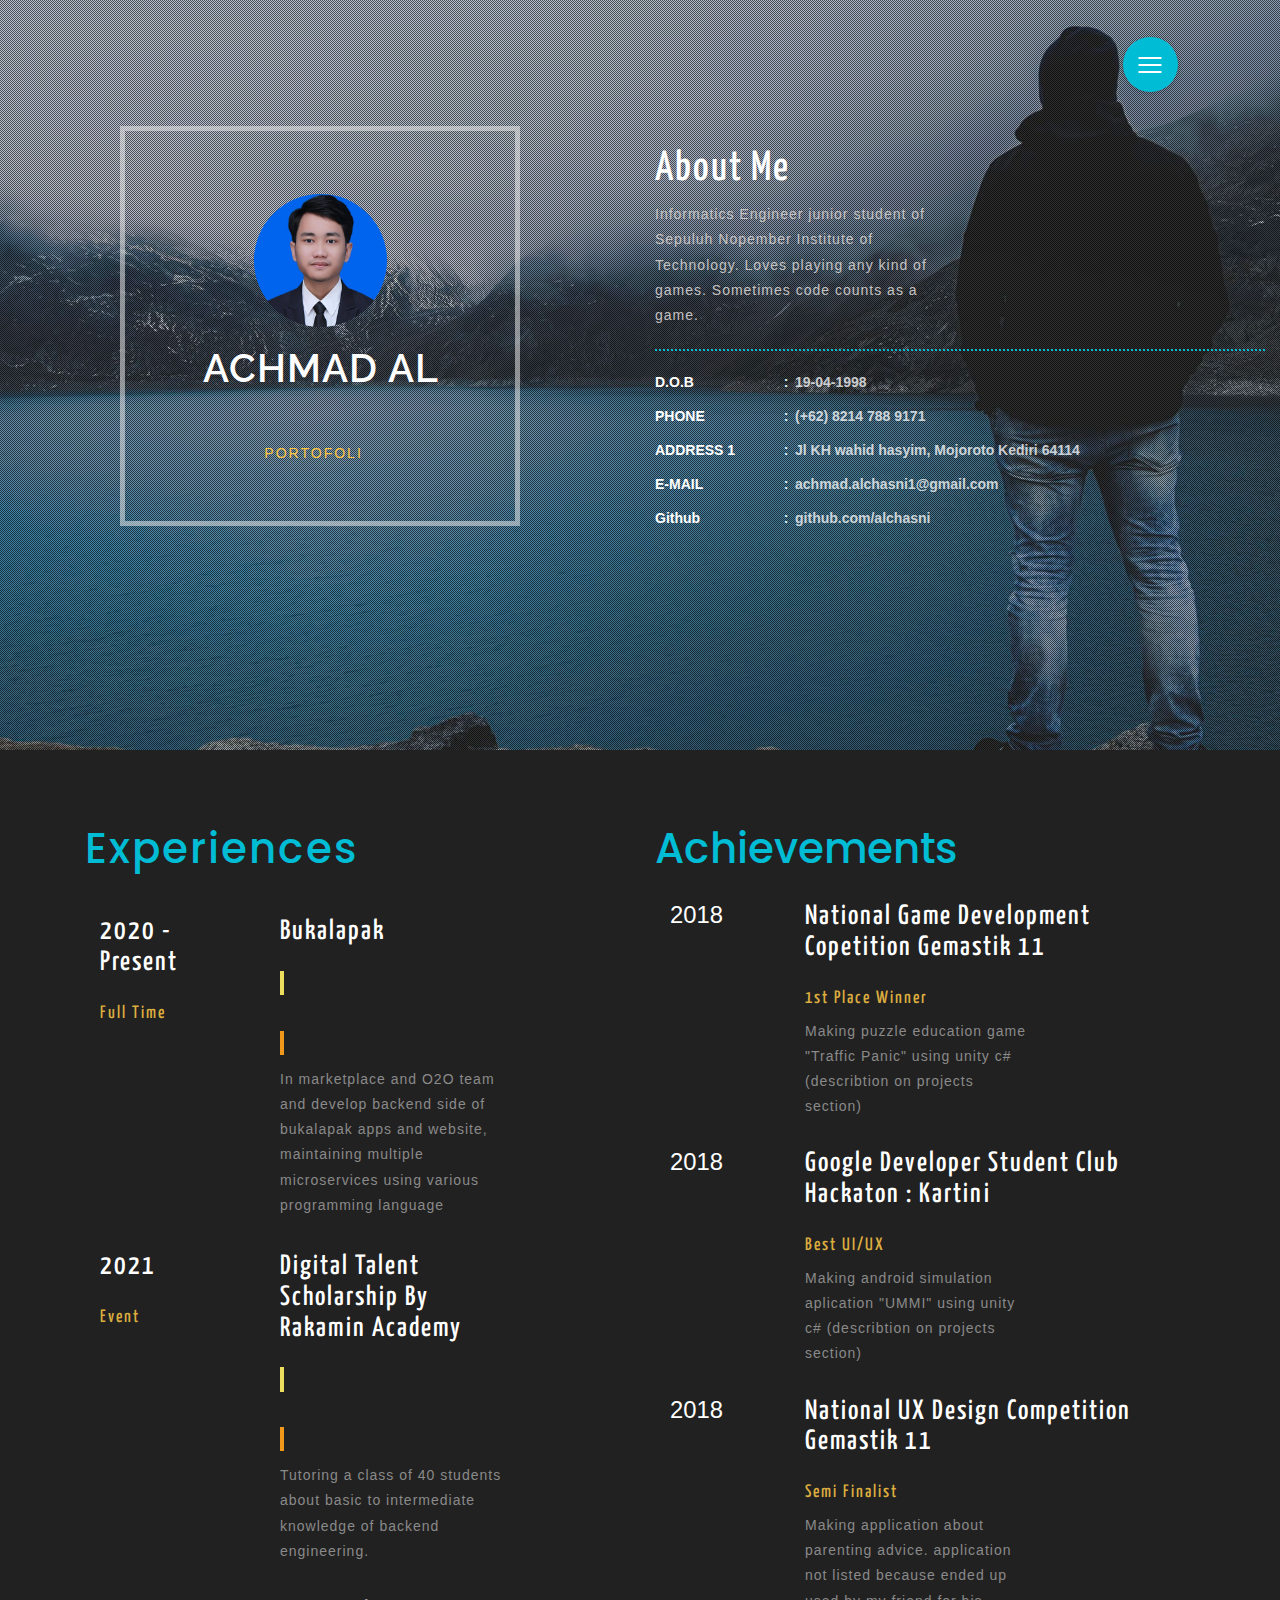
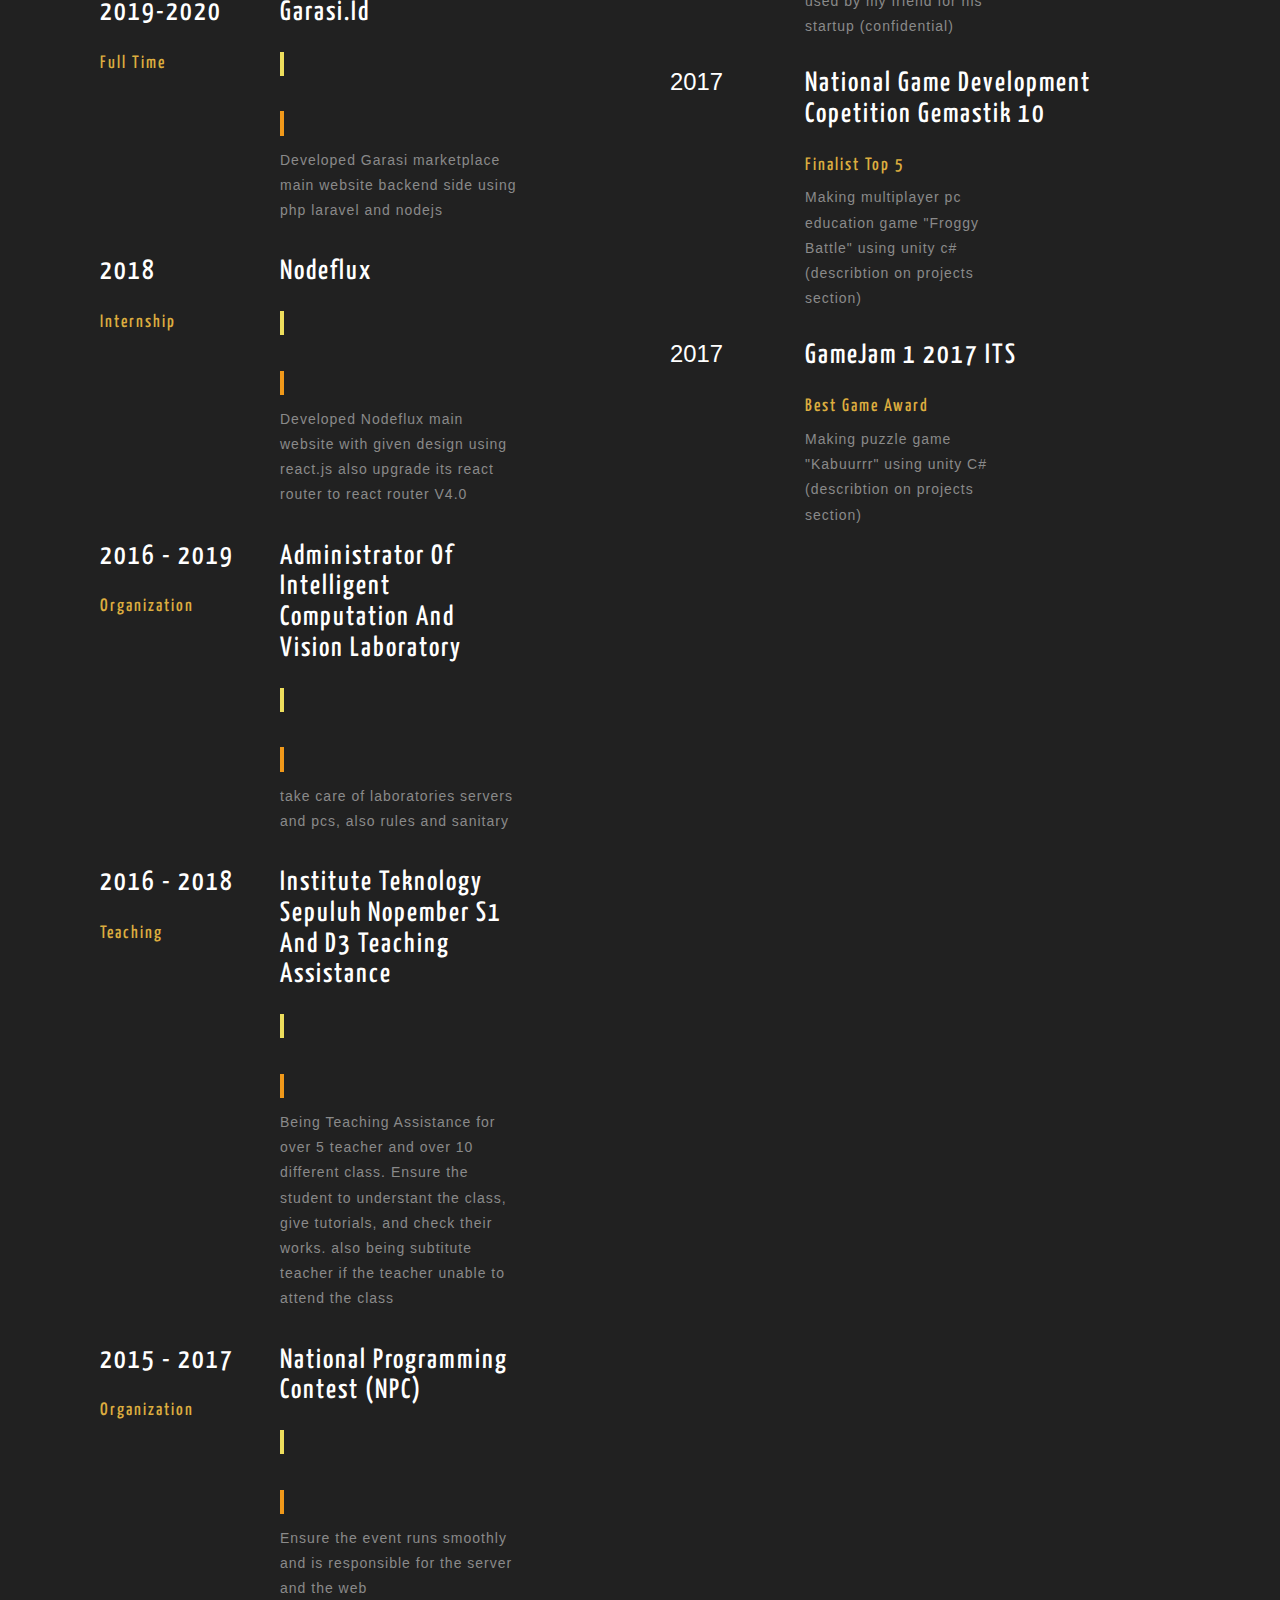
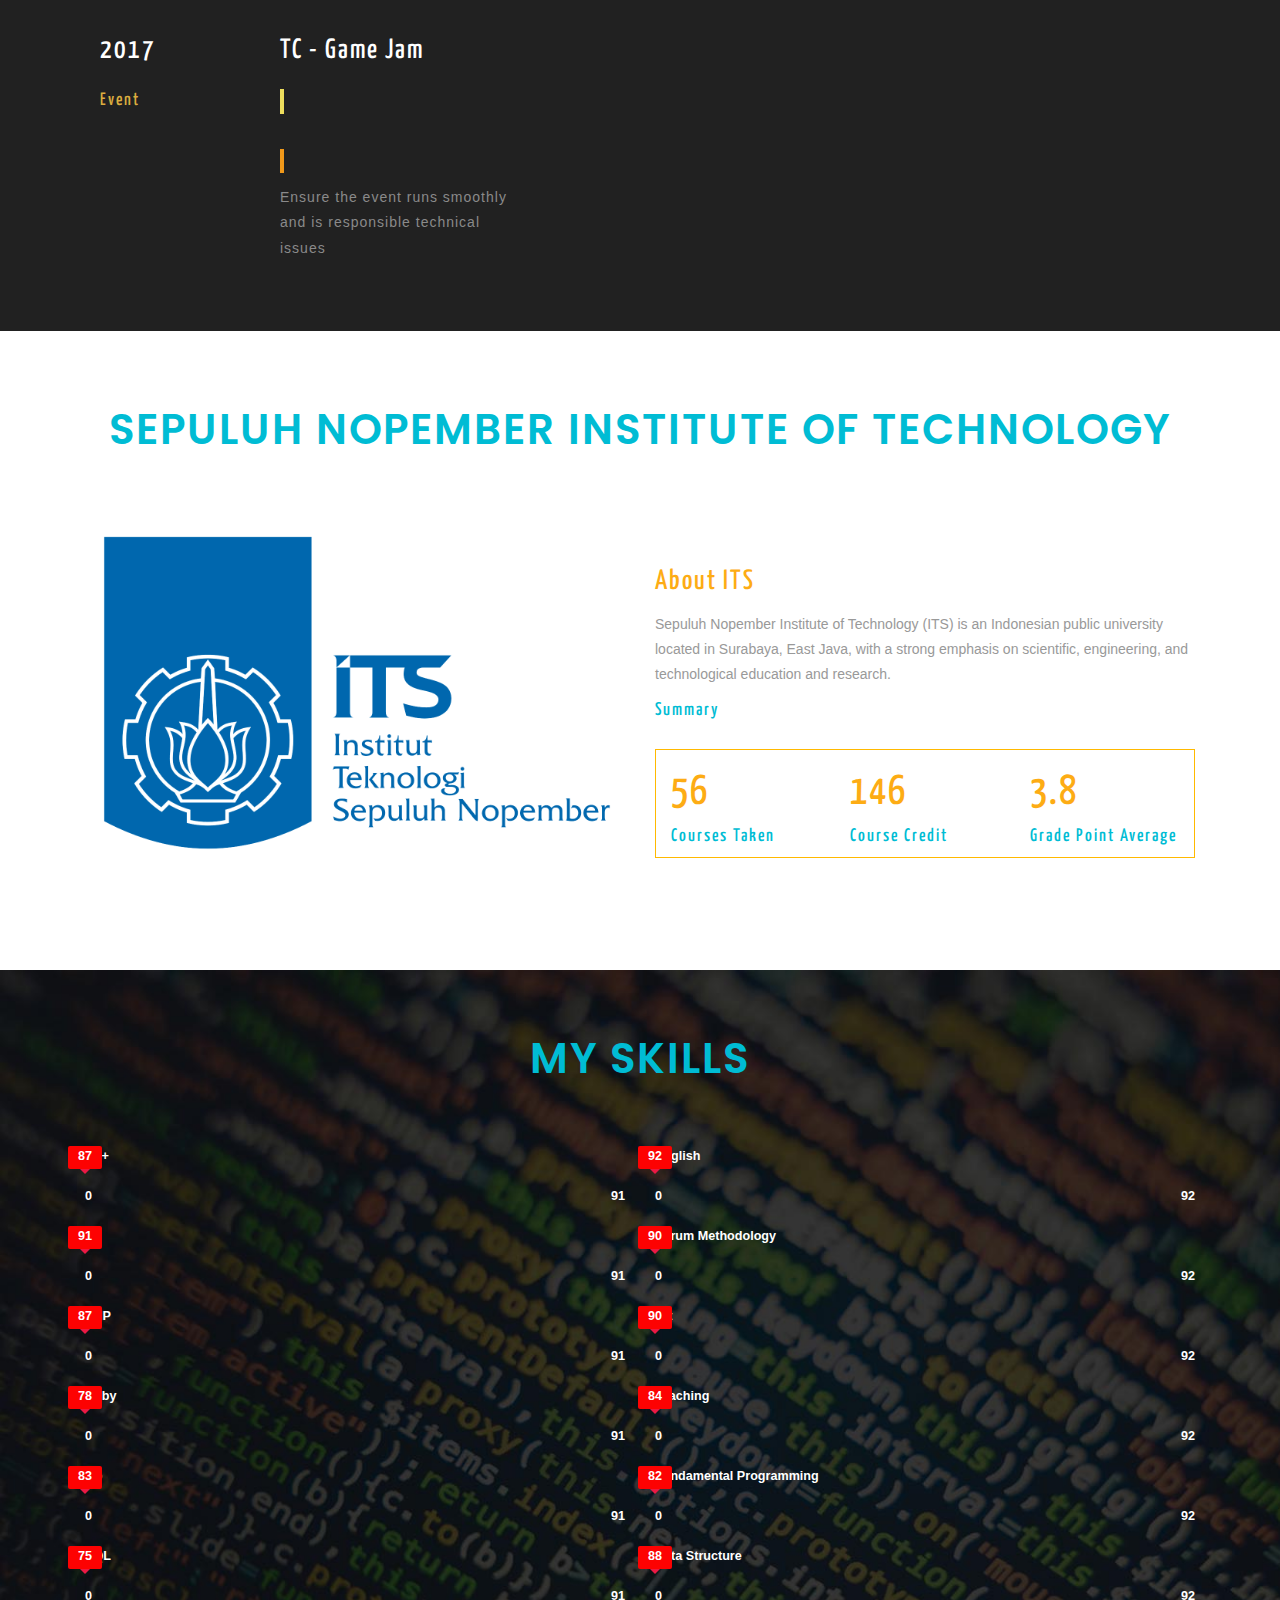
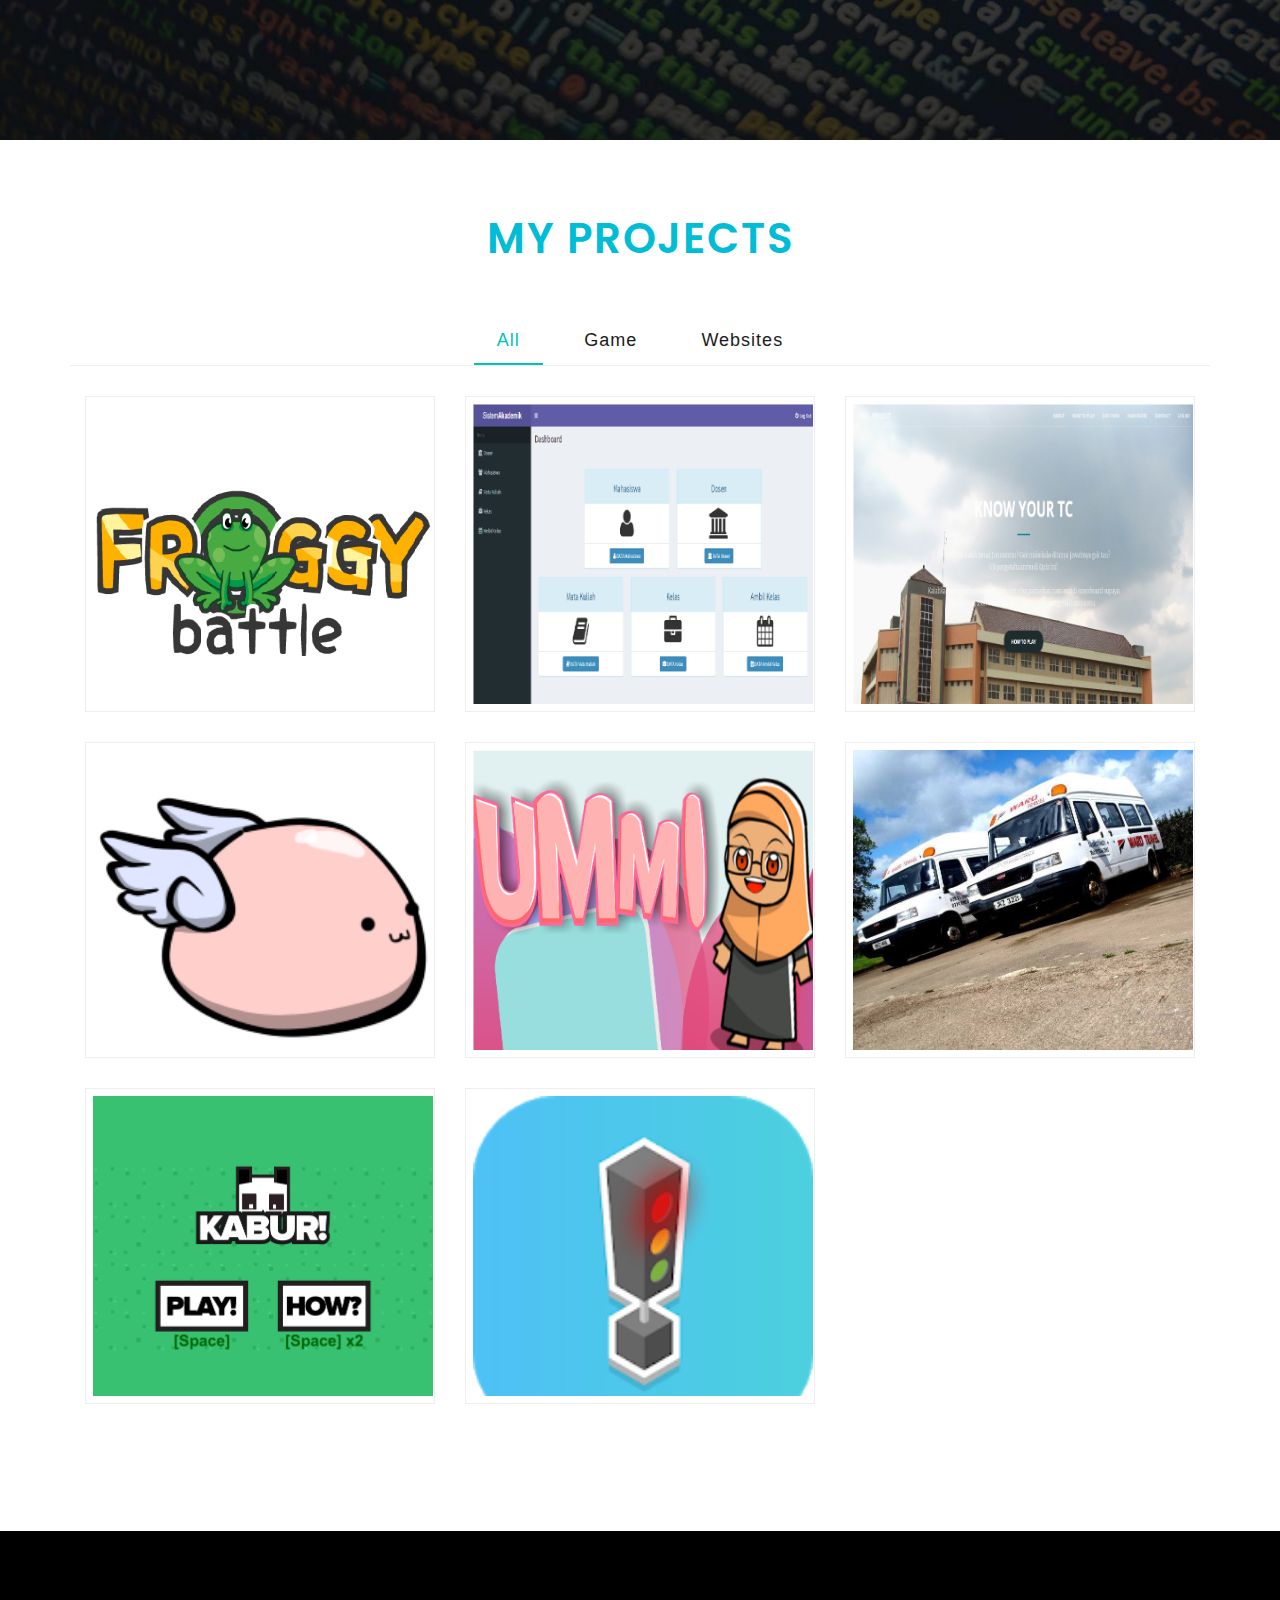
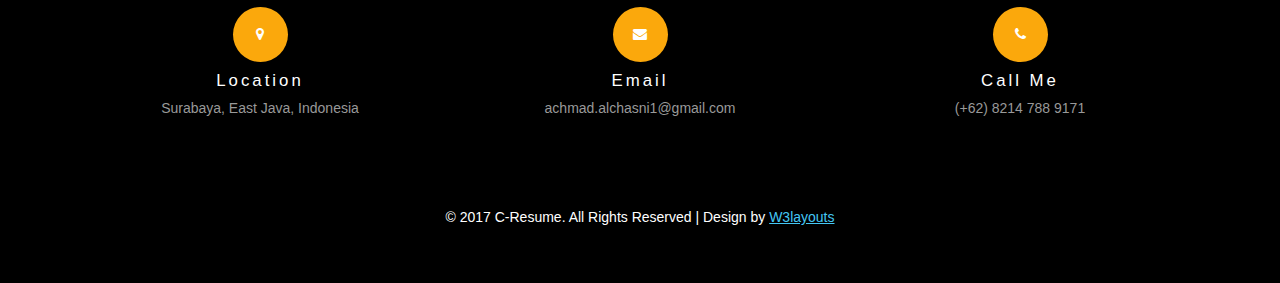
==== index.html @ ae345fc3 "update header size" ====
<!--
	Author: W3layouts
	Author URL: http://w3layouts.com
	License: Creative Commons Attribution 3.0 Unported
	License URL: http://creativecommons.org/licenses/by/3.0/
-->
<!DOCTYPE html>
<html lang="en">
<!-- Head -->
<head>
	<title>Al Chasni Portofolio</title>
	<meta name="viewport" content="width=device-width, initial-scale=1">
	<meta charset="utf-8">
	<meta name="keywords" content="C-Resume a Responsive web template, Bootstrap Web Templates, Flat Web Templates, Android Compatible web template, 
	Smartphone Compatible web template, free webdesigns for Nokia, Samsung, LG, SonyEricsson, Motorola web design" />
	<!-- css -->
	<!-- font-awesome icons -->
	<link rel="stylesheet" href="css/font-awesome.min.css" />
	<!-- //font-awesome icons -->
	<link href="//fonts.googleapis.com/css?family=Raleway:100,100i,200,200i,300,300i,400,400i,500,500i,600,600i,700,700i,800,800i,900,900i" rel="stylesheet">
	<link href="//fonts.googleapis.com/css?family=Yanone+Kaffeesatz:200,300,400,700" rel="stylesheet">
	<link href="//fonts.googleapis.com/css?family=Poppins:300,400,500,600,700" rel="stylesheet">
	<link rel="stylesheet" href="css/style.css" type="text/css" media="all" />
	<link rel="stylesheet" href="css/bootstrap.min.css" type="text/css" media="all" />
	<!-- Default-JavaScript-File -->
	<script type="text/javascript" src="js/jquery-2.1.4.min.js"></script>
	<script type="text/javascript" src="js/bootstrap.min.js"></script>
	<!-- //Default-JavaScript-File -->

</head>
<body>
	<!-- banner -->
	<div class="w3-banner-top">
		<div class="agileinfo-dot">
			<div class="w3layouts_menu">
				<nav class="cd-stretchy-nav edit-content">
					<a class="cd-nav-trigger" href="#0"> Menu <span aria-hidden="true"></span> </a>
					<ul>
						<li><a href="#home" class="scroll"><span>Home</span></a></li>
						<li><a href="#experiences" class="scroll"><span>Experiences</span></a></li>
						<li><a href="#about" class="scroll"><span>Education</span></a></li>
						<li><a href="#skills" class="scroll"><span>Skills</span></a></li> 
						<li><a href="#projects" class="scroll"><span>Projects</span></a></li>
<!-- 						<li><a href="#contact" class="scroll"><span>Contact</span></a></li> -->
					</ul> 
					<span aria-hidden="true" class="stretchy-nav-bg"></span>
				</nav> 
			</div>

			<div class="w3-banner-grids">
				<div class="col-md-6 w3-banner-grid-left">
					<div class="w3-banner-img">
						<img src="images/Foto (2).png" alt="img">
						<h3 class="test">Achmad Al Chasni</h3>
						<p class="test" >Portofolio</p>
					</div>
				</div>
				<div class="col-md-6 w3-banner-grid-right">
					<div class="w3-banner-text">
						<h3>About Me</h3>
						<p>Informatics Engineer junior student of Sepuluh Nopember Institute of Technology. Loves playing any kind of games. Sometimes code counts as a game.</p>
					</div>
					<div class=" w3-right-addres-1">
						<ul class="address">
							<li>
								<ul class="agileits-address-text ">
									<li class="agile-it-adress-left"><b>D.O.B</b></li>
									<li><span>:</span> 19-04-1998</li>
								</ul>
							</li>
							<li>
								<ul class="agileits-address-text">
									<li class="agile-it-adress-left"><b>PHONE</b></li>
									<li><span>:</span> (+62) 8214 788 9171</li>
								</ul>
							</li>
							<li>
								<ul class="agileits-address-text">
									<li class="agile-it-adress-left"><b>ADDRESS 1</b></li>
									<li><span>:</span> Jl KH wahid hasyim, Mojoroto Kediri 64114</li>
								</ul>
							</li>
							<li>
								<ul class="agileits-address-text">
									<li class="agile-it-adress-left"><b>E-MAIL</b></li>
									<li><span>:</span><a href="mailto:example@mail.com"> achmad.alchasni1@gmail.com</a></li>
								</ul>
							</li>
							<li>
								<ul class="agileits-address-text">
									<li class="agile-it-adress-left"><b>Github</b></li>
									<li><span>:</span><a href="https://github.com/alchasni"> github.com/alchasni</a></li>
								</ul>
							</li>
						</ul> 
					</div>
				</div>
				<div class="clearfix"></div>
			</div>
		</div>

	</div>
	<!-- banner -->
	<!--/ experiences and achievements -->
	<div class="w3-edu-top" id="experiences">
		<div class="container">
			<div class="w3-edu-grids">
				<div class="col-md-6 w3-edu-grid-left">
					<div class="w3-edu-grid-header">
						<h3>Experiences</h3>
					</div>
					<div class="col-md-4 w3-edu-info1">
						<h3>2020 - Present</h3>
						<h4>Full time</h4>
					</div>
					<div class="col-md-6 w3-edu-info2">
						<h3>Bukalapak</h3>
						<span><h4>Software Engineer (Backend)</h4></span>
						<p>In marketplace and O2O team and develop backend side of bukalapak apps and website, maintaining multiple microservices using various programming language</p>
					</div>
					<div class="clearfix"></div>
					<div class="col-md-4 w3-edu-info1">
						<h3>2021</h3>
						<h4>Event</h4>
					</div>
					<div class="col-md-6 w3-edu-info2">
						<h3>Digital Talent Scholarship By Rakamin Academy</h3>
						<span><h4>Backend Engineer Tutor</h4></span>
						<p>Tutoring a class of 40 students about basic to intermediate knowledge of backend engineering.</p>
					</div>
					<div class="clearfix"></div>
					<div class="col-md-4 w3-edu-info1">
						<h3>2019-2020</h3>
						<h4>Full time</h4>
					</div>
					<div class="col-md-6 w3-edu-info2">
						<h3>Garasi.id</h3>
						<span><h4>Software Engineer (Backend)</h4></span>
						<p>Developed Garasi marketplace main website backend side using php laravel and nodejs</p>
					</div>
					<div class="clearfix"></div>
					<div class="col-md-4 w3-edu-info1">
						<h3>2018</h3>
						<h4>Internship</h4>
					</div>
					<div class="col-md-6 w3-edu-info2">
						<h3>Nodeflux</h3>
						<span><h4>Web Dev Internship</h4></span>
						<p>Developed Nodeflux main website with given design using react.js also upgrade its react router to react router V4.0</p>
					</div>
					<div class="clearfix"></div>
					<div class="col-md-4 w3-edu-info1">
						<h3>2016 - 2019</h3>
						<h4>Organization</h4>
					</div>
					<div class="col-md-6 w3-edu-info2">
						<h3>Administrator of Intelligent Computation and Vision Laboratory</h3>
						<span><h4>Heads of Internal</h4></span>
						<p>take care of laboratories servers and pcs, also rules and sanitary</p>
					</div>
					<div class="clearfix"></div>
					<div class="col-md-4 w3-edu-info1">
						<h3>2016 - 2018</h3>
						<h4>Teaching</h4>
					</div>
					<div class="col-md-6 w3-edu-info2">
						<h3>Institute Teknology Sepuluh Nopember S1 and D3 Teaching Assistance</h3>
						<span><h4>Teaching Assistance</h4></span>
						<p>Being Teaching Assistance for over 5 teacher and over 10 different class. Ensure the student to understant the class, give tutorials, and check their works. also being subtitute teacher if the teacher unable to attend the class</p>
					</div>
					<div class="clearfix"></div>
					<div class="col-md-4 w3-edu-info1">
						<h3>2015 - 2017</h3>
						<h4>Organization</h4>
					</div>
					<div class="col-md-6 w3-edu-info2">
						<h3>National Programming Contest (NPC)</h3>
						<span><h4>Organizing Commitee</h4></span>
						<p>Ensure the event runs smoothly and is responsible for the server and the web</p>
					</div>
					<div class="clearfix"></div>
					<div class="col-md-4 w3-edu-info1">
						<h3>2017</h3>
						<h4>Event</h4>
					</div>
					<div class="col-md-6 w3-edu-info2">
						<h3>TC - Game jam</h3>
						<span><h4>Vice Chairman</h4></span>
						<p>Ensure the event runs smoothly and is responsible technical issues</p>
					</div>
					<div class="clearfix"></div>
				</div>
				<div class="col-md-6 w3-edu-grid-right">
					<div class="w3-edu-grid-header">
						<h3>Achievements</h3>
					</div>
					<div class="col-md-3 w3-edu-info-right1">
						<h3>2018</h3>
					</div>
					<div class="col-md-9 w3-edu-info-right2">
						<h3>National Game Development Copetition Gemastik 11</h3>
						<h4>1st Place Winner</h4>
						<p>Making puzzle education game "Traffic Panic" using unity c# (describtion on projects section)</p>
					</div>
					<div class="clearfix"></div>
					<div class="col-md-3 w3-edu-info-right1">
						<h3>2018</h3>
					</div>
					<div class="col-md-9 w3-edu-info-right2">
						<h3>Google Developer Student Club Hackaton : Kartini</h3>
						<h4>Best UI/UX</h4>
						<p>Making android simulation aplication "UMMI" using unity c# (describtion on projects section)</p>

					</div>
					<div class="clearfix"></div>
					<div class="col-md-3 w3-edu-info-right1">
						<h3>2018</h3>
					</div>
					<div class="col-md-9 w3-edu-info-right2">
						<h3>National UX Design Competition Gemastik 11</h3>
						<h4>Semi Finalist</h4>
						<p>Making application about parenting advice. application not listed because ended up used by my friend for his startup (confidential)</p>
					</div>
					<div class="clearfix"></div>
					<div class="col-md-3 w3-edu-info-right1">
						<h3>2017</h3>
					</div>
					<div class="col-md-9 w3-edu-info-right2">
						<h3>National Game Development Copetition Gemastik 10</h3>
						<h4>Finalist top 5</h4>
						<p>Making multiplayer pc education game "Froggy Battle" using unity c# (describtion on projects section)</p>
					</div>
					<div class="clearfix"></div>
					<div class="col-md-3 w3-edu-info-right1">
						<h3>2017</h3>
					</div>
					<div class="col-md-9 w3-edu-info-right2">
						<h3>GameJam 1 2017 ITS</h3>
						<h4>Best Game Award</h4>
						<p>Making puzzle game "Kabuurrr" using unity C# (describtion on projects section)</p>
					</div>
					<div class="clearfix"></div>	
				</div>
				<div class="clearfix"></div>	
			</div>
		</div>
	</div>
	<!-- education -->
	<div class="w3-about" id="about">
		<div class="container">
			<div class="w3-about-head">
				<h3>Sepuluh Nopember Institute of Technology</h3>
			</div>
			<div class="w3-about-grids">
				<div class=" w3-about-grids1">
					<div class="col-md-6 w3-about-grid-left1">
						<img src="images/its.png" alt="img1">

					</div>
					<div class="col-md-6 w3-about-grid-right1">
						<h3>About ITS</h3>
						<p>Sepuluh Nopember Institute of Technology (ITS) is an Indonesian public university located in Surabaya, East Java, with a strong emphasis on scientific, engineering, and technological education and research.</p>
						<h5>Summary</h5>
						<div class= "w3-about-grid-small-border">
							<div class="col-md-4 w3-about-grid-small">
								<h3 class="w3-head-project">56</h3>
								<h5>Courses Taken</h5>
							</div>
							<div class="col-md-4 w3-about-grid-small">
								<h3 class="w3-head-project">146</h3>
								<h5>Course credit</h5>
							</div>
							<div class="col-md-4 w3-about-grid-small">
								<h3 class="w3-head-project">3.8</h3>
								<h5>Grade Point Average</h5>
								<div class="clearfix"></div>
							</div>
							<div class="clearfix"></div>
						</div>
					</div>
		</div>
	</div>
</div>
</div>
<!-- //about  -->
<!-- skills -->
<div class="skills" id="skills">
	<div class="container">
		<div class="title-w3ls">
			<h4>My Skills</h4>
		</div>
		<div class="skills-bar">
			<div class="col-md-6 w3-agile-skills-grid">
				<section class='bar'>
					<section class='wrap'>
						<div class='wrap_right'>
							<div class='bar_group'>
								<div class='bar_group__bar thin' label='C++' show_values='true' tooltip='true' value='87'></div>
								<div class='bar_group__bar thin' label='C#' show_values='true' tooltip='true' value='91'></div>
								<div class='bar_group__bar thin' label='PHP' show_values='true' tooltip='true' value='87'></div>
								<div class='bar_group__bar thin' label='Ruby' show_values='true' tooltip='true' value='78'></div>
								<div class='bar_group__bar thin' label='Go' show_values='true' tooltip='true' value='83'></div>
								<div class='bar_group__bar thin' label='SQL' show_values='true' tooltip='true' value='75'></div>
							</div>
						</div>
						<div class="clearfix"></div>
					</section>
				</section>
			</div>
			<div class="col-md-6 w3-agile-skills-grid">
				<section class='bar'>
					<section class='wrap'>
						<div class='wrap_right'>
							<div class='bar_group'>
								<div class='bar_group__bar thin' label='English' show_values='true' tooltip='true' value='92'></div>
								<div class='bar_group__bar thin' label='Scrum Methodology' show_values='true' tooltip='true' value='90'></div>
								<div class='bar_group__bar thin' label='Git' show_values='true' tooltip='true' value='90'></div>
								<div class='bar_group__bar thin' label='Teaching' show_values='true' tooltip='true' value='84'></div>
								<div class='bar_group__bar thin' label='Fundamental Programming' show_values='true' tooltip='true' value='82'></div>
								<div class='bar_group__bar thin' label='Data Structure' show_values='true' tooltip='true' value='88'></div>
							</div>
						</div>
						<div class="clearfix"></div>
					</section>
				</section>
			</div>
			<div class="clearfix"></div>
		</div>
	</div>
</div>
<!-- //skills -->

<!-- main-content -->
<div class="main-content">
	<!-- gallery -->
	<div class="gallery" id="projects">
		<div class="w3-gallery-head">
			<h3>My projects</h3>
		</div>
		<div class="container">
			<div class="gallery_gds">
				<ul class="simplefilter ">
					<li class="active" data-filter="all">All</li>
					<li data-filter="1">game</li>
					<li data-filter="2">Websites</li>
				</ul>   
				<div class="filtr-container " style="padding: 0px; position: relative; height: 858px;">
					<div class="col-md-4 col-ms-6 jm-item first filtr-item" data-category="1, 5" data-sort="Busy streets" style="opacity: 1; transform: scale(1) translate3d(0px, 0px, 0px); backface-visibility: hidden; perspective: 1000px; transform-style: preserve-3d; position: absolute; transition: all 0.5s ease-out 0ms;">
						<div class="jm-item-wrapper">
							<div class="jm-item-image">
								<img src="images/froggy.png" alt="property" />
								<span class="jm-item-overlay"> </span>
								<div class="jm-item-button"><a href="#"  data-toggle="modal" data-target="#myModal1">View Details</a></div>
							</div>	

						</div>
					</div>
					<div class="col-md-4 col-ms-6 jm-item first filtr-item" data-category="2, 5" data-sort="Luminous night" style="opacity: 1; transform: scale(1) translate3d(380px, 0px, 0px); backface-visibility: hidden; perspective: 1000px; transform-style: preserve-3d; position: absolute; transition: all 0.5s ease-out 0ms;">
						<div class="jm-item-wrapper">
							<div class="jm-item-image">
								<img src="images/siakad.PNG" alt="property" />
								<span class="jm-item-overlay"> </span>
								<div class="jm-item-button"><a href="#"  data-toggle="modal" data-target="#myModal2">View Details</a></div>
							</div>	

						</div>
					</div>
					<div class="col-md-4 col-ms-6 jm-item first filtr-item" data-category="2, 4" data-sort="City wonders" style="opacity: 1; transform: scale(1) translate3d(760px, 0px, 0px); backface-visibility: hidden; perspective: 1000px; transform-style: preserve-3d; position: absolute; transition: all 0.5s ease-out 0ms;">
						<div class="jm-item-wrapper">
							<div class="jm-item-image">
								<img src="images/kyt.PNG" alt="property" />
								<span class="jm-item-overlay"> </span>
								<div class="jm-item-button"><a href="#"  data-toggle="modal" data-target="#myModal3">View Details</a></div>
							</div>	

						</div>
					</div>
					<div class="col-md-4 col-ms-6 jm-item first filtr-item" data-category="1, 3" data-sort="In production" style="opacity: 1; transform: scale(1) translate3d(0px, 286px, 0px); backface-visibility: hidden; perspective: 1000px; transform-style: preserve-3d; position: absolute; transition: all 0.5s ease-out 0ms;">
						<div class="jm-item-wrapper">
							<div class="jm-item-image">
								<img src="images/graph.png" alt="property" />
								<span class="jm-item-overlay"> </span>
								<div class="jm-item-button"><a href="#"  data-toggle="modal" data-target="#myModal4">View Details</a></div>
							</div>	
						</div>
					</div>
					<div class="col-md-4 col-ms-6 jm-item first filtr-item" data-category="1, 4" data-sort="Industrial site" style="opacity: 1; transform: scale(1) translate3d(380px, 286px, 0px); backface-visibility: hidden; perspective: 1000px; transform-style: preserve-3d; position: absolute; transition: all 0.5s ease-out 0ms;">
						<div class="jm-item-wrapper">
							<div class="jm-item-image">
								<img src="images/ummi.png" alt="property" />
								<span class="jm-item-overlay"> </span>
								<div class="jm-item-button"><a href="#"  data-toggle="modal" data-target="#myModal5">View Details</a></div>
							</div>	
						</div>
					</div>
					<div class="col-md-4 col-ms-6 jm-item first filtr-item" data-category="3, 4" data-sort="Industrial site" style="opacity: 1; transform: scale(1) translate3d(760px, 286px, 0px); backface-visibility: hidden; perspective: 1000px; transform-style: preserve-3d; position: absolute; transition: all 0.5s ease-out 0ms;">
						<div class="jm-item-wrapper">
							<div class="jm-item-image">
								<img src="images/wardrav.jpg" alt="property" />
								<span class="jm-item-overlay"> </span>
								<div class="jm-item-button"><a href="#"  data-toggle="modal" data-target="#myModal6">View Details</a></div>
							</div>
						</div>
					</div>
					<div class="col-md-4 col-ms-6 jm-item first filtr-item" data-category="1, 3" data-sort="City lights" style="opacity: 1; transform: scale(1) translate3d(380px, 572px, 0px); backface-visibility: hidden; perspective: 1000px; transform-style: preserve-3d; position: absolute; transition: all 0.5s ease-out 0ms;">
						<div class="jm-item-wrapper">
							<div class="jm-item-image">
								<img src="images/kabur.png" alt="property" />
								<span class="jm-item-overlay"> </span>
								<div class="jm-item-button"><a href="#"  data-toggle="modal" data-target="#myModal7">View Details</a></div>
							</div>	

						</div>
					</div>
					
					<div class="col-md-4 col-ms-6 jm-item first filtr-item" data-category="1, 4" data-sort="Industrial site" style="opacity: 1; transform: scale(1) translate3d(380px, 286px, 0px); backface-visibility: hidden; perspective: 1000px; transform-style: preserve-3d; position: absolute; transition: all 0.5s ease-out 0ms;">
						<div class="jm-item-wrapper">
							<div class="jm-item-image">
								<img src="images/tp1.png" alt="property" />
								<span class="jm-item-overlay"> </span>
								<div class="jm-item-button"><a href="#"  data-toggle="modal" data-target="#myModal8">View Details</a></div>
							</div>	
						</div>
					</div>
					<div class="clearfix"> </div>
				</div>
			</div>
		</div>	
	</div>
	<!--//gallery-->
</div>
<!-- //main-content -->
<div class="modal fade" id="myModal1" tabindex="-1" role="dialog" >
	<div class="modal-dialog">
		<!-- Modal content-->
		<button type="button" class="close" data-dismiss="modal">&times;</button>
		<div class="w3ls-property-images w3-pop1-img">
			<img src="images/froggy2.png" alt="image">
		</div>

		<div class="ins-details">
			<div class="ins-name">
				<h3>Froggy Battle</h3>
				<p>Froggy Battle is a Multiplayer Education PC game made by team GG for National Game Development Contest - Gemastik. Ended up in 4th placement<br>Made by unity, this game is focus on making math fun. this game is about 2 frogs that want to eat eggs, but they are magical egg and player must solve mathematical equation to eat those egg. This game is multiplayer so player can play with friends and families, that mean player wont get bored because it is so competitive.<br> file : <a href="https://gg.gg/teamGG">link</a></p>
			</div>

		</div>
		<div class="clearfix"></div>			
	</div>
</div>

<div class="modal fade" id="myModal2" tabindex="-1" role="dialog" >
	<div class="modal-dialog">
		<!-- Modal content-->
		<button type="button" class="close" data-dismiss="modal">&times;</button>
		<div class="w3ls-property-images">
			<img src="images/siakad2.PNG" alt="image">
		</div>

		<div class="ins-details">
			<div class="ins-name">
				<h3>Siakad</h3>
				<p>Siakad is a laravel website prototyping project that ended up used for someone thesis<br> file : <a href="https://github.com/alchasni/Siakad">link</a></p>

			</div>

		</div>
		<div class="clearfix"></div>			
	</div>
</div>

<div class="modal fade" id="myModal3" tabindex="-1" role="dialog" >
	<div class="modal-dialog">
		<!-- Modal content-->
		<button type="button" class="close" data-dismiss="modal">&times;</button>
		<div class=" w3ls-property-images w3-pop1-img2">
			<img src="images/kyt2.PNG" alt="image">
		</div>

		<div class=" ins-details">
			<div class="ins-name">
				<h3>Know Your TC</h3>
				<p>Know Your TC is a website project using laravel used for Informatic ITS introduction for fresh year student. It contain quizes about Informatic ITS that help fresh year student feel mor confortable with their new school. This project also supervised by Imam Kuswardayan, S.Kom, M.T. and used until now<br> file : <a href="https://github.com/alchasni/KnowYourTC">link</a></p>
			</div>

		</div>
		<div class="clearfix"></div>			
	</div>
</div>

<div class="modal fade" id="myModal4" tabindex="-1" role="dialog" >
	<div class="modal-dialog">
		<!-- Modal content-->
		<button type="button" class="close" data-dismiss="modal">&times;</button>
		<div class="w3ls-property-images w3-pop1-img3">
			<img src="images/graph2.png" alt="image">
		</div>

		<div class="ins-details">
			<div class="ins-name">
				<h3>Hamilton Simulation</h3>
				<p>Hamilton simulation is a Hamilton Simulation game made by team GG for National Game Development Contest - Gemastik<br> file : <a href="https://github.com/alchasni/Graph">link</a></p>
			</div>

		</div>
		<div class="clearfix"></div>			
	</div>
</div>

<div class="modal fade" id="myModal5" tabindex="-1" role="dialog" >
	<div class="modal-dialog">
		<!-- Modal content-->
		<button type="button" class="close" data-dismiss="modal">&times;</button>
		<div class=" w3ls-property-images w3-pop1-img4">
			<img src="images/ummi2.png" alt="image">
		</div>

		<div class=" ins-details">
			<div class="ins-name">
				<h3>Ummi</h3>
				<p>Ummi is a simulation application made by team GG for Google Developer Student Club Hackaton, Ended up winning best UI/UX<br>Made by unity, this simulation application about mother daily life. This application made for kids and teens to reminds how hard it can be to become mother and reminds them to always pay respect to mother all over the world <br> file : <a href="https://github.com/alchasni/Ummi">link</a></p>
			</div>

		</div>
		<div class="clearfix"></div>			
	</div>
</div>

<div class="modal fade" id="myModal6" tabindex="-1" role="dialog" >
	<div class="modal-dialog">
		<!-- Modal content-->
		<button type="button" class="close" data-dismiss="modal">&times;</button>
		<div class=" w3ls-property-images w3-pop1-img5">
			<img src="images/wardrav.jpg" alt="image">
		</div>

		<div class=" ins-details">
			<div class="ins-name">
				<h3>WardTrav</h3>
				<p>WardTrav is a Web for made travel company. this web code are confidential but the copy of similiar project is listed below<br> file : <a href="https://bitbucket.org/chasni/wardtrav">link</a></p>
			</div>

		</div>
		<div class="clearfix"></div>			
	</div>
</div>

<div class="modal fade" id="myModal7" tabindex="-1" role="dialog" >
	<div class="modal-dialog">
		<!-- Modal content-->
		<button type="button" class="close" data-dismiss="modal">&times;</button>
		<div class=" w3ls-property-images w3-pop1-img6">
			<img src="images/kabur2.png" alt="image">
		</div>
		<div class=" ins-details">
			<div class="ins-name">
				<h3>Kabuurrr</h3>
				<p>Kabuurrr is a puzzle game made for game jam in just one day. Kabuurrr ended up get best game dan most favorite game</p>
			</div>
		</div>
		<div class="clearfix"></div>			
	</div>
</div>		 			

<div class="modal fade" id="myModal8" tabindex="-1" role="dialog" >
	<div class="modal-dialog">
		<!-- Modal content-->
		<button type="button" class="close" data-dismiss="modal">&times;</button>
		<div class=" w3ls-property-images w3-pop1-img4">
			<img src="images/tp2.png" alt="image">
		</div>

		<div class=" ins-details">
			<div class="ins-name">
				<h3>Traffic Panic</h3>
				<p>Traffic Panic is a Android Education Puzzle game made by team GG for National Game Development Contest - Gemastik. Ended up in 1th placement<br>Made by unity, this game is focus on simulating traffic. The goal is to not let traffic jam happen by controlling the traffic light. There are also many common condition that also happen in real life that teach player about traffic inderectly.<br> file : <a href="https://play.google.com/store/apps/details?id=com.GG.TrafficPanic">link</a></p>
			</div>

		</div>
		<div class="clearfix"></div>			
	</div>
</div>


<script src="js/jquery.filterizr.js"></script>

<!-- Kick off Filterizr -->
<script type="text/javascript">
	$(function() {
            //Initialize filterizr with default options
            $('.filtr-container').filterizr();
        });
    </script>
    <!-- footer -->
    <div class="w3l_footer">
    	<div class="container">

    		<div class="w3ls_footer_grids">

    			<div class="w3ls_footer_grid">
    				<div class="col-md-4 w3ls_footer_grid_left">
    					<div class="w3ls_footer_grid_leftl">
    						<i class="fa fa-map-marker" aria-hidden="true"></i>
    					</div>
    					<div class="w3ls_footer_grid_leftr">
    						<h4>Location</h4>
    						<p>Surabaya, East Java, Indonesia</p>
    					</div>
    					<div class="clearfix"> </div>
    				</div>
    				<div class="col-md-4 w3ls_footer_grid_left">
    					<div class="w3ls_footer_grid_leftl">
    						<i class="fa fa-envelope" aria-hidden="true"></i>
    					</div>
    					<div class="w3ls_footer_grid_leftr">
    						<h4>Email</h4>
    						<a href="mailto:achmad.alchasni1@gmail.com">achmad.alchasni1@gmail.com</a>
    					</div>
    					<div class="clearfix"> </div>
    				</div>
    				<div class="col-md-4 w3ls_footer_grid_left">
    					<div class="w3ls_footer_grid_leftl">
    						<i class="fa fa-phone" aria-hidden="true"></i>
    					</div>
    					<div class="w3ls_footer_grid_leftr">
    						<h4>Call Me</h4>
    						<p>(+62) 8214 788 9171</p>
    					</div>
    					<div class="clearfix"> </div>
    				</div>
    				<div class="clearfix"> </div>
    			</div>
    		</div>
    	</div>
    	<div class="w3l_footer_pos">
    		<p>© 2017 C-Resume. All Rights Reserved | Design by <a href="https://w3layouts.com/">W3layouts</a></p>
    	</div>
    </div>
    <!-- //footer -->
    <script src="js/bars.js"></script>
    <!-- start-smoth-scrolling -->
    <script src="js/SmoothScroll.min.js"></script>
    <!-- text-effect -->
    <script type="text/javascript" src="js/jquery.transit.js"></script> 
    <script type="text/javascript" src="js/jquery.textFx.js"></script> 
    <script type="text/javascript">
    	$(document).ready(function() {
    		$('.test').textFx({
    			type: 'fadeIn',
    			iChar: 100,
    			iAnim: 1000
    		});
    	});
    </script>
    <!-- //text-effect -->
    <!-- menu-js --> 	
    <script src="js/modernizr.js"></script>	
    <script src="js/menu.js"></script>
    <!-- //menu-js --> 	


    <script type="text/javascript" src="js/move-top.js"></script>

    <script type="text/javascript" src="js/easing.js"></script>
    <script type="text/javascript">
    	jQuery(document).ready(function($) {
    		$(".scroll").click(function(event){		
    			event.preventDefault();
    			$('html,body').animate({scrollTop:$(this.hash).offset().top},1000);
    		});
    	});
    </script>
    <!-- start-smoth-scrolling -->
    <script type="text/javascript">
    	$(document).ready(function() {
			/*
				var defaults = {
				containerID: 'toTop', // fading element id
				containerHoverID: 'toTopHover', // fading element hover id
				scrollSpeed: 1200,
				easingType: 'linear' 
				};
				*/

				$().UItoTop({ easingType: 'easeOutQuart' });

			});
		</script>


	</body>
	</html>
---- css/style.css ----
/*--
	Author: W3Layouts
	Author URL: http://w3layouts.com
	License: Creative Commons Attribution 3.0 Unported
	License URL: http://creativecommons.org/licenses/by/3.0/
--*/
/*-- Reset-Code --*/

body {
	padding: 0;
	margin: 0;
	background: #FFF;
	font-family: 'Open Sans', sans-serif;
}
body a {
	transition: 0.5s all;
	-webkit-transition: 0.5s all;
	-moz-transition: 0.5s all;
	-o-transition: 0.5s all;
	-ms-transition: 0.5s all;
	text-decoration: none;
}
body a:hover {
	text-decoration: none;
}
body a:focus, a:hover {
	text-decoration: none;
}
input[type="button"], input[type="submit"] {
	transition: 0.5s all;
	-webkit-transition: 0.5s all;
	-moz-transition: 0.5s all;
	-o-transition: 0.5s all;
	-ms-transition: 0.5s all;
}
h1, h2, h3, h4, h5, h6 {
	margin: 0;
	padding: 0;
	font-family: 'Amita', cursive;
}
p {
	margin: 0;
	font-size:1em;
	font-family: 'Ubuntu', sans-serif;
}
ul {
	margin: 0;
	padding: 0;
}
label {
	margin: 0;
}
a:focus, a:hover {
	text-decoration: none;
	outline: none;
}
/*-- //Reset-Code --*/
/*-- banner --*/
.w3-banner-top{
    background: url(../images/ban6666.jpg) no-repeat 0px 0px;
    background-size: cover;
	min-height:750px;
	    position: relative;
}
.agileinfo-dot{
    background: url(../images/dott.png)repeat 0px 0px;
    background-size: 2px;
    -webkit-background-size: 2px;
    -moz-background-size: 2px;
    -o-background-size: 2px;
    -ms-background-size: 2px;
	min-height: 750px;
}
.col-md-6.w3-banner-grid-left {
    width: 50%;
    float: left;
}
.col-md-6.w3-banner-grid-right{
    width: 50%;
    float: left;
}
.w3-banner-img {
    text-align: center;
}
ul.address {
    margin-top: 1.5em;
      border-top: 2px dotted #00bcd4;
    padding-top: 0.5em;
}
ul.address li ul.agileits-address-text li {
    display: inline-block;
    font-size: 1em;
    color:rgba(255, 255, 255, 0.76);
    margin-top: 1em;
    font-weight: 600;
    font-family: 'Text Me One', sans-serif;
}
ul.address li ul.agileits-address-text li:nth-child(1) {
    width: 20%;
}
.w3-banner-grids {
    padding: 9em 0 0 0;
}
.w3-banner-img img {
    width: 133px;
    height: 133px;
    border-radius: 50%;
}
.w3-right-addres-1 li {
    list-style-type: none;
}
.w3-banner-text p {
    width: 50%;
}
ul.agileits-address-text li a {
    color:rgba(255, 255, 255, 0.76);
}
.w3-banner-img h3 {
    color: #fff;
    font-size: 2.8em;
    font-weight: 600;
    text-transform: uppercase;
        letter-spacing:1px;
   font-family: 'Raleway', sans-serif;
}
.w3-banner-img p {
    color: #ffc53e;
    font-size: 1em;
    line-height: 1.5em;
    text-transform: uppercase;
	letter-spacing: 2px;
}
.w3-banner-grid-right h3 {
  font-size: 3em;
    color: #fff;
    letter-spacing: 2px;
    font-family: 'Yanone Kaffeesatz', sans-serif;
}
.w3-banner-grid-right p {
    color:#c5c2c2;
    font-size: 1em;
    line-height: 1.8em;
    letter-spacing: 1px;
}
ul.agileits-address-text li span {
    margin: 0.2em;
    color: #d9edf7;
}
.w3-banner-img {
  border: 5px solid rgba(238, 238, 238, 0.53);
    width: 400px;
    height: 400px;
    padding: 63px;
    margin: 0 auto;
}
li.agile-it-adress-left b {
    color: #fff;
}
/*-- button-effect --*/
.thim-click-to-bottom {
    position: absolute;
    bottom: 7%;
    left: 50%;
    width: 40px;
    height: 40px;
    font-size: 40px;
    line-height: 40px;
    -webkit-animation: bounce 2s infinite ease-in-out;
}
.thim-click-to-bottom i {
    color: #fff;
    padding: 20px 10px;
    border: 1px solid;
    border-radius: 20px;
	font-size: 15px;
}
@-webkit-keyframes bounce {
	0%, 20%, 60%, 100%  { -ms-transform: translateY(0); }
	0%, 20%, 60%, 100%  { -o-transform: translateY(0); }
	0%, 20%, 60%, 100%  { -moz-transform: translateY(0); }
	0%, 20%, 60%, 100%  { -webkit-transform: translateY(0); }
    40%  { -webkit-transform: translateY(-20px); }
	80% { -webkit-transform: translateY(-10px); }
}
/*-- //button-effect --*/
/*-- Nav style -- */
.cd-stretchy-nav {
    position: fixed;
    z-index: 2;
    top: 37px;
    right: 8%; 
	pointer-events: none;
}
.cd-stretchy-nav .stretchy-nav-bg {
	/* this is the stretching navigation background */
	position: absolute;
	z-index: 1;
	top: 0;
	right: 0;
	width: 55px;
	height: 55px;
	border-radius: 30px;
	background:#00bcd4;
	-webkit-box-shadow: 0 1px 4px rgba(0, 0, 0, 0.2);
	-moz-box-shadow: 0 1px 4px rgba(0, 0, 0, 0.2);
	-o-box-shadow: 0 1px 4px rgba(0, 0, 0, 0.2);
	-ms-box-shadow: 0 1px 4px rgba(0, 0, 0, 0.2);
	box-shadow: 0 1px 4px rgba(0, 0, 0, 0.2);
	-webkit-transition: height 0.2s, box-shadow 0.2s;
	-moz-transition: height 0.2s, box-shadow 0.2s; 
	-o-transition: height 0.2s, box-shadow 0.2s;
	-ms-transition: height 0.2s, box-shadow 0.2s;
	transition: height 0.2s, box-shadow 0.2s;
}
.cd-stretchy-nav.nav-is-visible {
	pointer-events: auto;
}
.cd-stretchy-nav.nav-is-visible .stretchy-nav-bg {
	height: 100%;
	-webkit-box-shadow: 0 6px 30px rgba(0, 0, 0, 0.2);
	-moz-box-shadow: 0 6px 30px rgba(0, 0, 0, 0.2);
	-ms-box-shadow: 0 6px 30px rgba(0, 0, 0, 0.2);
	-o-box-shadow: 0 6px 30px rgba(0, 0, 0, 0.2);
	box-shadow: 0 6px 30px rgba(0, 0, 0, 0.2);
} 
.cd-nav-trigger {
	position: absolute;
	z-index: 3;
	top: 0;
	right: 0;
	height: 55px;
	width: 55px;
	-webkit-border-radius: 50%;
	-moz-border-radius: 50%;
	-o-border-radius: 50%;
	-ms-border-radius: 50%;
	border-radius: 50%;
	/* replace text with image */
	overflow: hidden;
	white-space: nowrap;
	color: transparent !important;
	pointer-events: auto;
}
.cd-nav-trigger span, .cd-nav-trigger span::after, .cd-nav-trigger span::before {
    position: absolute;
    width: 23px;
    height: 2px;
    background-color: #ffffff;
}
.cd-nav-trigger span {
	/* middle line of the hamburger icon */
	left: 50%;
	top: 50%;
	bottom: auto;
	right: auto;
	-webkit-transform: translateX(-50%) translateY(-50%);
	-moz-transform: translateX(-50%) translateY(-50%);
	-ms-transform: translateX(-50%) translateY(-50%);
	-o-transform: translateX(-50%) translateY(-50%);
	transform: translateX(-50%) translateY(-50%);
	-webkit-transition: background-color 0.2s;
	-moz-transition: background-color 0.2s;
	transition: background-color 0.2s;
}
.cd-nav-trigger span::after, .cd-nav-trigger span::before {
	/* top and bottom lines of the hamburger icon */
	content: '';
	top: 0;
	left: 0;
	-webkit-backface-visibility: hidden;
	backface-visibility: hidden;
	-webkit-transition: -webkit-transform 0.2s;
	-moz-transition: -moz-transform 0.2s;
	transition: transform 0.2s;
}
.cd-nav-trigger span::before {
	-webkit-transform: translateY(-7px);
	-moz-transform: translateY(-7px);
	-ms-transform: translateY(-7px);
	-o-transform: translateY(-7px);
	transform: translateY(-7px);
}
.cd-nav-trigger span::after {
	-webkit-transform: translateY(7px);
	-moz-transform: translateY(7px);
	-ms-transform: translateY(7px);
	-o-transform: translateY(7px);
	transform: translateY(7px);
}
.no-touch .cd-nav-trigger:hover ~ .stretchy-nav-bg {
	-webkit-box-shadow: 0 6px 30px rgba(0, 0, 0, 0.2);
	-moz-box-shadow: 0 6px 30px rgba(0, 0, 0, 0.2);
	-o-box-shadow: 0 6px 30px rgba(0, 0, 0, 0.2);
	-ms-box-shadow: 0 6px 30px rgba(0, 0, 0, 0.2);
	box-shadow: 0 6px 30px rgba(0, 0, 0, 0.2);
}
.nav-is-visible .cd-nav-trigger span {
	background-color: transparent;
}
.nav-is-visible .cd-nav-trigger span::before {
	-webkit-transform: rotate(-45deg);
	-moz-transform: rotate(-45deg);
	-ms-transform: rotate(-45deg);
	-o-transform: rotate(-45deg);
	transform: rotate(-45deg);
}
.nav-is-visible .cd-nav-trigger span::after {
	-webkit-transform: rotate(45deg);
	-moz-transform: rotate(45deg);
	-ms-transform: rotate(45deg);
	-o-transform: rotate(45deg);
	transform: rotate(45deg);
}

.cd-stretchy-nav ul {
	position: relative;
	z-index: 2;
	padding: 60px 0 10px; 
	visibility: hidden;
	-webkit-transition: visibility 0.3s;
	-moz-transition: visibility 0.3s;
	transition: visibility 0.3s;
	text-align: right;
}
.cd-stretchy-nav ul li {
    display: block;
}
.cd-stretchy-nav ul a {
    position: relative;
    display: block;
    width: 55px;
    height: 40px;
    padding: 0;
    color: rgba(255, 255, 255, 0.7); 
    -webkit-transition: color 0.2s;
    -moz-transition: color 0.2s;
    transition: color 0.2s;
    text-align: left; 
}
.cd-stretchy-nav ul a::after {
    content: "\f015";
    position: absolute;
    right: 19px;
    top: 50%;
    -webkit-transform: translateY(-50%) scale(0);
    -moz-transform: translateY(-50%) scale(0);
    -ms-transform: translateY(-50%) scale(0);
    -o-transform: translateY(-50%) scale(0);
    transform: translateY(-50%) scale(0);
    opacity: .6;
    font: 14px/1 FontAwesome;
    font-size:1.2em;
} 
.cd-stretchy-nav ul li:nth-of-type(2) a::after {
    content: "\f05a";
}
.cd-stretchy-nav ul li:nth-of-type(3) a::after {
	content: "\f0c0";
}
.cd-stretchy-nav ul li:nth-of-type(4) a::after {
    content: "\f03e";
	font-size:1.1em;
}
.cd-stretchy-nav ul li:nth-of-type(5) a::after {
	content: "\f009";
}
.cd-stretchy-nav ul li:nth-of-type(6) a::after {
    content: "\f1ea";
    font-size:1.1em;
}
.cd-stretchy-nav ul li:nth-of-type(7) a::after {
    content: "\f003";
} 
.cd-stretchy-nav.edit-content ul span {
    position: absolute;
    top: 6px;
    right: 64px;
    height: 30px;
    line-height: 30px;
    padding: 0 1em;
    opacity: 0;
    background-color: rgba(0, 0, 0, 0.55);
    border-radius: 2px;
    text-align: center;
    font-size: 1.1em;
    font-weight: 300;
    font-family:'Montserrat', sans-serif;
}
.cd-stretchy-nav.edit-content ul span::after {
  /* triangle below the tooltip */
  content: '';
  position: absolute;
  left: 100%;
  top: 50%;
  bottom: auto;
  -webkit-transform: translateY(-50%);
  -moz-transform: translateY(-50%);
  -ms-transform: translateY(-50%);
  -o-transform: translateY(-50%);
  transform: translateY(-50%);
  height: 0;
  width: 0;
  border: 4px solid transparent;
  border-left-color: rgba(0, 0, 0, 0.55);
}

.cd-stretchy-nav.edit-content.nav-is-visible ul span {
  /* reset default style */
  -webkit-animation: none;
  -moz-animation: none;
  animation: none;
}
.no-touch .cd-stretchy-nav.edit-content.nav-is-visible ul a:hover span {
  opacity: 1; 
  /* reset default style */
  -webkit-transform: translateX(0);
  -moz-transform: translateX(0);
  -ms-transform: translateX(0);
  -o-transform: translateX(0);
  transform: translateX(0);
}
.cd-stretchy-nav.nav-is-visible ul {
	opacity:1;
	visibility: visible;
} 
.cd-stretchy-nav.edit-content.nav-is-visible ul a::after {
	/* navigation item icons */
	-webkit-transform: translateY(-50%) scale(1);
	-moz-transform: translateY(-50%) scale(1);
	-ms-transform: translateY(-50%) scale(1);
	-o-transform: translateY(-50%) scale(1);
	transform: translateY(-50%) scale(1);
	-webkit-animation: scaleIn 0.15s backwards;
	-moz-animation: scaleIn 0.15s backwards;
	animation: scaleIn 0.15s backwards;
	-webkit-transition: opacity 0.2s;
	-moz-transition: opacity 0.2s;
	transition: opacity 0.2s;
}
.cd-stretchy-nav.nav-is-visible ul a.active,.cd-stretchy-nav.nav-is-visible ul li.active a{
	color: #ffffff;
}
.cd-stretchy-nav.nav-is-visible ul a.active::after ,.cd-stretchy-nav.nav-is-visible ul li.active a::after{
	opacity: 1;
}
.cd-stretchy-nav.nav-is-visible ul a.active::before {
	-webkit-transform: translateX(3px) translateY(-50%) scaleY(1);
	-moz-transform: translateX(3px) translateY(-50%) scaleY(1);
	-ms-transform: translateX(3px) translateY(-50%) scaleY(1);
	-o-transform: translateX(3px) translateY(-50%) scaleY(1);
	transform: translateX(3px) translateY(-50%) scaleY(1);
	-webkit-transition: -webkit-transform 0.15s 0.3s;
	-moz-transition: -moz-transform 0.15s 0.3s;
	transition: transform 0.15s 0.3s;
} 
.no-touch .cd-stretchy-nav.nav-is-visible ul a:hover {
	color: #ffffff;
}
.no-touch .cd-stretchy-nav.nav-is-visible ul a:hover::after {
	opacity: 1;
}
.no-touch .cd-stretchy-nav.nav-is-visible ul a:hover span {
	-webkit-transform: translateX(-5px);
	-moz-transform: translateX(-5px);
	-ms-transform: translateX(-5px);
	-o-transform: translateX(-5px);
	transform: translateX(-5px);
}
.cd-stretchy-nav.nav-is-visible ul li:first-of-type a::after,
.cd-stretchy-nav.nav-is-visible ul li:first-of-type span {
	-webkit-animation-delay: 0.05s;
	-moz-animation-delay: 0.05s;
	animation-delay: 0.05s;
}
.cd-stretchy-nav.nav-is-visible ul li:nth-of-type(2) a::after,
.cd-stretchy-nav.nav-is-visible ul li:nth-of-type(2) span {
	-webkit-animation-delay: 0.1s;
	-moz-animation-delay: 0.1s;
	animation-delay: 0.1s;
}
.cd-stretchy-nav.nav-is-visible ul li:nth-of-type(3) a::after,
.cd-stretchy-nav.nav-is-visible ul li:nth-of-type(3) span {
	-webkit-animation-delay: 0.15s;
	-moz-animation-delay: 0.15s;
	animation-delay: 0.15s;
}
.cd-stretchy-nav.nav-is-visible ul li:nth-of-type(4) a::after,
.cd-stretchy-nav.nav-is-visible ul li:nth-of-type(4) span {
	-webkit-animation-delay: 0.2s;
	-moz-animation-delay: 0.2s;
	animation-delay: 0.2s;
}
.cd-stretchy-nav.nav-is-visible ul li:nth-of-type(5) a::after,
.cd-stretchy-nav.nav-is-visible ul li:nth-of-type(5) span {
	-webkit-animation-delay: 0.25s;
	-moz-animation-delay: 0.25s;
	animation-delay: 0.25s;
}  
@-webkit-keyframes scaleIn {
  from {
    -webkit-transform: translateY(-50%) scale(0);
  }
  to {
    -webkit-transform: translateY(-50%) scale(1);
  }
}
@-moz-keyframes scaleIn {
  from {
    -moz-transform: translateY(-50%) scale(0);
  }
  to {
    -moz-transform: translateY(-50%) scale(1);
  }
}
@keyframes scaleIn {
  from {
    -webkit-transform: translateY(-50%) scale(0);
    -moz-transform: translateY(-50%) scale(0);
    -ms-transform: translateY(-50%) scale(0);
    -o-transform: translateY(-50%) scale(0);
    transform: translateY(-50%) scale(0);
  }
  to {
    -webkit-transform: translateY(-50%) scale(1);
    -moz-transform: translateY(-50%) scale(1);
    -ms-transform: translateY(-50%) scale(1);
    -o-transform: translateY(-50%) scale(1);
    transform: translateY(-50%) scale(1);
  }
}
@-webkit-keyframes slideIn {
  from {
    opacity: 0;
    -webkit-transform: translateX(-25px);
  }
  to {
    opacity: 1;
    -webkit-transform: translateX(0);
  }
}
@-moz-keyframes slideIn {
  from {
    opacity: 0;
    -moz-transform: translateX(-25px);
  }
  to {
    opacity: 1;
    -moz-transform: translateX(0);
  }
}
@keyframes slideIn {
  from {
    opacity: 0;
    -webkit-transform: translateX(-25px);
    -moz-transform: translateX(-25px);
    -ms-transform: translateX(-25px);
    -o-transform: translateX(-25px);
    transform: translateX(-25px);
  }
  to {
    opacity: 1;
    -webkit-transform: translateX(0);
    -moz-transform: translateX(0);
    -ms-transform: translateX(0);
    -o-transform: translateX(0);
    transform: translateX(0);
  }
}
/*-- //Nav style -- */
/*-- banner --*/
/*-- about --*/
.w3-about-grid-left1 img {
    width: 100%;
}
.w3-about-grid-right2 img {
    width: 100%;
}
.w3-about-grid-small-border {
    border: 1px solid #ffb900;
}
.w3-about-grid-right1 h3 {
  color: #fdac14;
    font-size: 2em;
    text-transform: capitalize;
    letter-spacing: 2px;
    font-family: 'Yanone Kaffeesatz', sans-serif;
}
.w3-about-grid-right1 p {
    line-height: 1.8em;
    font-size: 1em;
    margin: 1em 0;
	    color: #999;
}
.w3-about-grid-right1 h5 {
    font-size: 1.3em;
    color:#00bcd4;
	text-transform: capitalize;
	    letter-spacing: 2px;
    font-family: 'Yanone Kaffeesatz', sans-serif;
}
.w3-about-grid-small-border {
    border: 1px solid #ffb900;
    margin: 2em 0;
}
.w3-about-grid-right1 {
    margin: 2em 0;
}
.w3-about-grid-left2 {
	 margin: 2em 0;
}
.w3-about-grid-left2 h3 {
       color: #fdac14;
    font-size: 2em;
    text-transform: capitalize;
    font-family: 'Yanone Kaffeesatz', sans-serif;
    letter-spacing: 2px;
}
.w3-about-grid-left2 p {
    line-height: 1.8em;
    font-size: 1em;
    margin: 1em 0;
	    color: #999;
}
.w3-about-grid-left2 h4 {
       background: #f9a300;
    width: 17%;
    padding: 0.5em;
    letter-spacing: 2px;
    font-size: 1.5em;
    margin: 2em 0 0 0;
    font-family: 'Yanone Kaffeesatz', sans-serif;
}
.w3-about-grid-left2 {
    margin: 7em 0 0 0;
}
.w3-about-grid-left2 h4 a {
    color: #fff;
	letter-spacing: 1px;
    text-transform: uppercase;
}
h3.w3-head-project {
    font-size: 3em;
}
/*-- about --*/
.skills,.contact,.gallery,.w3-about{
    padding: 4em 0em;
}
.skills-bar,.contact-w3ls,.gallery_gds,.w3-edu-grids,.w3-about-grids {
    padding: 4em 0 ;
}
 .title-w3ls h4,.w3ls-heading h3,.w3-gallery-head h3,.w3-about-head h3{
	font-size:3em;
    color:#00bcd4;
	font-weight: 600;
	text-align:center;
	text-transform:uppercase;
	letter-spacing: 2px;
        font-family: 'Poppins', sans-serif;
}
/*-- education and experience --*/
.w3-edu-top {
    background: #212121;
   
}
.w3-edu-grid-left h3 {
   color: #fff;
    font-size: 2em;
    text-transform: capitalize;
    margin-bottom: 25px;
    letter-spacing: 2px;
    font-family: 'Yanone Kaffeesatz', sans-serif;
}
.w3-edu-info2 span {
    color:#212121;
    text-transform: capitalize;
    background: #F09819;
    background: -webkit-linear-gradient(to right, #EDDE5D, #F09819);
    background: linear-gradient(to right, #EDDE5D, #F09819);
    padding: 0.3em;
	text-transform: capitalize;
}
.w3-edu-info1 h4 {
    text-transform: capitalize;
    color: #dcad3f;
	letter-spacing: 2px;
    font-family: 'Yanone Kaffeesatz', sans-serif;
}
.w3-edu-grid-header h3 {
       color: #00bcd4;
    font-size: 3em;
        font-family: 'Poppins', sans-serif;
	
}
.w3-edu-info-right2 h3 {
   color: #fff;
    font-size: 2em;
    text-transform: capitalize;
    margin-bottom: 25px;
    letter-spacing: 2px;
    font-family: 'Yanone Kaffeesatz', sans-serif;
}
.w3-edu-info-right1 h3 {
    color: #fff;
    font-size: 1.7em;
    text-transform: capitalize;
}
.w3-edu-info-right2 h4 {
    color:#dcad3f;
	text-transform:capitalize;
	letter-spacing: 2px;
    font-family: 'Yanone Kaffeesatz', sans-serif;
}
.w3-edu-info2 p {
    color: #8a8a8a;
    font-size: 1em;
    line-height: 1.8em;
    letter-spacing: 1px;
	    margin: 1em 0;
}
i.fa.fa-users,i.fa.fa-code,i.fa.fa-laptop{
    color:#efb636;
    font-size: 1.5em;
}
.w3-edu-info-right2 p {
       color: #8a8a8a;
    font-size: 1em;
    line-height: 1.8em;
    letter-spacing: 1px;
	width: 59%;
}
/*-- skills --*/
.skills{
 background: url(../images/skill2.jpg) no-repeat 0px 0px;
    background-size: cover;
	min-height:500px;
	}
.skills-bar .bar_group__bar.thin::before, .skills-bar .bar_group__bar.thick::before {
  display: block;
  content: '';
  position: absolute;
  z-index: -1;
}

.skills-bar .bar_group__bar.thin::before {
  width: 100%;
  height: 12px;
  border-radius: 2px;
  background: #E4E4E4;
}

.skills-bar .bar_group__bar.thin {
  width: 0%;
  height: 12px;
  border-radius: 2px;
  margin-bottom: 10px;
  -webkit-transition: width 1s;
          transition: width 1s;
		  background: #f4c4f3;  /* fallback for old browsers */
background: -webkit-linear-gradient(to right, #fc67fa, #f4c4f3);  /* Chrome 10-25, Safari 5.1-6 */
background: linear-gradient(to right, #fc67fa, #f4c4f3); /* W3C, IE 10+/ Edge, Firefox 16+, Chrome 26+, Opera 12+, Safari 7+ */

}
.skills-bar .b_label, .skills-bar .bar_label_min, .skills-bar .bar_label_max, .skills-bar .b_tooltip span {
    color: #fff;
    font-size: .9em;
	font-weight:600;
}
.skills-bar .bar_label_max {
    position: absolute;
    right: 0;
    margin: 1em 0 0 0;
}
.skills-bar .bar_label_min {
    position: absolute;
    left: 0;
    margin: 1em 0 0 0;
}
.skills-bar .b_tooltip {
  -webkit-transition: all 1s;
          transition: all 1s;
  position: relative;
  float: left;
  left: 100%;
  padding: 4px 10px 7px 10px;
  background-color: #fd0202;
  -webkit-transform: translateX(-50%) translateY(-30px);
  -ms-transform: translateX(-50%) translateY(-30px);
  transform: translateX(-50%) translateY(-30px);
  border-radius: 2px;
  line-height: 11px;
}
.skills-bar .b_tooltip span {
  color: white;
}
.skills-bar .b_tooltip--tri {
  width: 0;
  height: 0;
  position: absolute;
  content: '';
  bottom: -5px;
  left: 0;
  right: 0;
  margin: auto;
  display: block;
  border-style: solid;
  border-width: 5px 5px 0 5px;
  border-color: rgb(236, 25, 68) transparent transparent transparent;
}
.skills-bar .bar_group__bar:nth-of-type(1) {
   background: linear-gradient(to right, #FDB99B, #CF8BF3, #A770EF);
}
    z-index: 9990 !important;
}
.skills-bar .bar_group__bar:nth-of-type(2) {
 background: #f4c4f3;  /* fallback for old browsers */
background: -webkit-linear-gradient(to right, #fc67fa, #f4c4f3);  /* Chrome 10-25, Safari 5.1-6 */
background: linear-gradient(to right, #fc67fa, #f4c4f3); /* W3C, IE 10+/ Edge, Firefox 16+, Chrome 26+, Opera 12+, Safari 7+ */

}
.skills-bar .bar_group__bar:nth-of-type(3) {
  background: #FF4E50;  /* fallback for old browsers */
background: -webkit-linear-gradient(to right, #F9D423, #FF4E50);  /* Chrome 10-25, Safari 5.1-6 */
background: linear-gradient(to right, #F9D423, #FF4E50); /* W3C, IE 10+/ Edge, Firefox 16+, Chrome 26+, Opera 12+, Safari 7+ */

}
.skills-bar .bar_group__bar:nth-of-type(4) {
  background: #77A1D3;  /* fallback for old browsers */
background: -webkit-linear-gradient(to right, #E684AE, #79CBCA, #77A1D3);  /* Chrome 10-25, Safari 5.1-6 */
background: linear-gradient(to right, #E684AE, #79CBCA, #77A1D3); /* W3C, IE 10+/ Edge, Firefox 16+, Chrome 26+, Opera 12+, Safari 7+ */

}
.skills-bar .bar_group__bar:nth-of-type(5) {
  background: #00bdbd;
}
.bar_group {
  position: relative;
}
/*-- //skills --*/
/*-- //about --*/
/*-- gallery --*/

.item-desc {
    background-color: rgba(0,0,0,0.5);
    color: white;
    position: absolute;
    text-transform: uppercase;
    text-align: center;
    padding: 1em;
    z-index: 1;
    bottom: 1em;
    left: 1em;
    right: 1em;
}

/* Filter controls */
.simplefilter li, .multifilter li, .sortandshuffle li {
    color: #1d1b1b;
    cursor: pointer;
    display: inline-block;
    padding: 0px 23px 9px;
    font-size: 18px;
    margin: 0 0.4em;
	font-family: 'Montserrat', sans-serif;
    letter-spacing: 1px;
	transition:0.5s all;
	-webkit-transition:0.5s all;
	-o-transition:0.5s all;
	-ms-transition:0.5s all;
	-moz-transition:0.5s all;
	text-transform: capitalize;
}
.simplefilter li.active {
    color: #00c5b5;
    border-bottom: 2px solid #00c5b5;
}
.simplefilter li:hover {
    color: #00c5b5;
    border-bottom: 2px solid #00c5b5;
	transition:0.5s all;
	-webkit-transition:0.5s all;
	-o-transition:0.5s all;
	-ms-transition:0.5s all;
	-moz-transition:0.5s all;
}
.filtr-item img{
	width:100%;
}
/* Shuffle and sort controls */
select {
    padding: 1rem 1rem;
    text-transform: uppercase;
}
.sortandshuffle .shuffle-btn {
    background-color: #dec800;
}
.sortandshuffle .sort-btn {
    background-color: #de0000;
}
.sortandshuffle .sort-btn.active {
    background-color: #9d0000;
}
ul.simplefilter {
    text-align: center;
    margin-bottom: 15px;
    border-bottom: 1px solid #eee;
}
.item-info {
    padding-top: 70px;
}			
.item-type-double .item-hover {	
	z-index:5;	
	-webkit-transition: all 300ms ease-out;
	-moz-transition: all 300ms ease-out;
	-o-transition: all 300ms ease-out;
	transition: all 300ms ease-out;	
	opacity:0;
	cursor:pointer;			
	display:block;
	text-decoration:none;
	text-align:center;							
}
.item-type-double .item-info {
    z-index: 10;
    color: #ffffff;
    vertical-align: middle;
    position: relative;
    z-index: 5;
    text-align: center;
    width: 100%;				 					
}
.item-type-double .item-info .headline {
	font-size:15px;			
	width:90%;
	margin:0 auto;		
}
.item-type-double .item-info .line {
	height:2px;
	width:0%;
	margin:15px auto;
	background-color:#ffffff;
	-webkit-transition: all 300ms ease-out;
	-moz-transition: all 300ms ease-out;
	-o-transition: all 300ms ease-out;
	transition: all 300ms ease-out;					 
}				
.filtr-item {
    padding-top: 30px;
}
.jm-item {
	padding: 15px;
	display: inline-block;
	text-align: left;
}

.jm-item-wrapper {
	position: relative;
    padding: 7px;
    background: #FFFFFF;
    border: 1px solid #eee;
}

.jm-item-image {
	    position: relative;
    overflow: hidden;
    width: 340px;
    height: 300px;
}

.jm-item-image img {
	display: block;
	width:100%;
}

.jm-item-title {
	text-align:center;
    background:rgba(0,175,255,0.9);
    color: #FFFFFF;
    font-size: 20px;
    font-weight: bold;
    letter-spacing: 3px;
}

.jm-item-overlay {
	background: #000;
	opacity: 0;
	position: absolute;
	width: 100%;
	height: 100%;
	top: 0;
	left: 0;
	-webkit-transition: opacity 0.5s ease-in 0s;
	-moz-transition: opacity 0.5s ease-in 0s;
	-o-transition: opacity 0.5s ease-in 0s;
	transition: opacity 0.5s ease-in 0s;
}

.jm-item-wrapper:hover .jm-item-overlay {
	opacity: 0.3;
}

.jm-item-button {
    text-align: center;
    position: absolute;
    left: 36%;
    margin-left: -25px;
}

.jm-item-button a {
    background:rgba(234, 135, 8, 0.9);
    text-transform: uppercase;
    color: #FFFFFF;
    font-size: 15px;
    letter-spacing: 2px;
    padding: 10px 15px;
    -webkit-transition: all 0.2s ease-in 0s;
    -moz-transition: all 0.2s ease-in 0s;
    -o-transition: all 0.2s ease-in 0s;
    transition: all 0.2s ease-in 0s;
    text-decoration: none !important;
    display: block;
}

.jm-item-button a:hover {
    background:#FFE;
}
a.agile-its-property-title {
    font-size: 22px;
    display: block;
    margin: 15px 0 0 0;
    color:#337ab7;
    text-decoration: none;
    text-transform: uppercase;
    text-align: center;
	font-family: 'Montserrat', sans-serif;
}
p.w3ls-p-text {
    text-align: center;
    line-height: 23px;
    font-size: 13px;
    width: 85%;
    margin: 9px auto;
}
/** first **/

.first .jm-item-button {
	-webkit-transition: all 0.5s ease-in 0.5s;
	-moz-transition: all 0.5s ease-in 0.5s;
	-o-transition: all 0.5s ease-in 0.5s;
	transition: all 0.5s ease-in 0.5s;
	top: -100px;	
}

.first .jm-item-wrapper:hover .jm-item-button {
	top: 45%;	
}
/*-- //gallery --*/
/*-- model --*/  
.modal-dialog {
    width:80em;
    margin: 91px auto;
}
.ins-details {
    background-color: #fff;
     padding: 1em; 
}
.ins-details h3 {
    color: #337ab7;
    text-transform: capitalize;
}
.ins-details p{
	font-size:1em;
	line-height:1.8em;
}

h4.modal-title {
    font-size: 35px;
    color: #000;
    text-align: center;
}
.modal.in .modal-dialog {
    background-color: #fff;
}
.w3ls-property-images img {
    padding: 20px;
    width: 100%;
}
/*-- //model --*/  
/*-- contact --*/

/*-- contact-form --*/ 
 .contact{
	   background: url(../images/c2.jpg) no-repeat 0px 0px;
    background-size: cover;
	min-height:500px;

 }
.contact-left.agileits-w3layouts {
    padding: 0;
} 
.contact input[type="text"],.contact input[type="email"] {
    width: 100%;
    color: #fff;
    float: left;
    background: none;
    outline: none;
    font-size: 1em;
    padding: 1em 1em;
    margin-bottom: 1em;
    border: solid 1px #fff;
    -webkit-appearance: none;
    display: inline-block;
}
.contact textarea {
    resize: none;
    width: 100%;
    background: none;
    color: #999;
    font-size: 1em;
    outline: none;
    padding: 1em .8em;
    border: solid 1px #999;
    min-height: 12.5em;
    -webkit-appearance: none;
}
.contact input[type="submit"] {
    outline: none;
    color: #fff;
    padding: .5em 2em;
    margin-top: 12px;
    font-size: 1em;
    -webkit-appearance: none;
    background: #01bcfa;
    border: 1px solid #01bcfa;
    -webkit-transition: 0.5s all;
    -moz-transition: 0.5s all;
    transition: 0.5s all;
    /* width: 100%; */
    float: right;
    letter-spacing: 1px;
}
.contact input[type="text"]:focus,.contact input[type="email"]:focus,.contact textarea:focus {
    border-color: #00b8ce;
}
.contact input[type="submit"]:hover {
    background: none;
    color: #01bcfa;
    border-color: #01bcfa;
}
::-webkit-input-placeholder {
	color:#999 !important;
}
:-moz-placeholder { /* Firefox 18- */
	color:#999 !important;
}
::-moz-placeholder {  /* Firefox 19+ */
	color:#999 !important;
}
:-ms-input-placeholder {  
	color:#999 !important;
} 
/*-- //contact form--*/ 
/*-- footer --*/
.w3l_footer{
	     background: #000;
       padding: 4em 0 3em 0;
}
.w3l_footer form{
	width: 45%;
    margin: 3em auto 0;
}
.w3ls_footer_grid {
    margin: 0 auto;
    text-align: center;
}
.w3ls_footer_grids p.agileits_w3layouts_est{
	color:#fff;
	line-height:2em;
	margin:2em auto 5em;
	    margin: 0 auto;
	text-align:center;
}
.w3ls_footer_grid_leftl{
	    width: 55px;
    height: 55px;
    border-radius: 50px;
    text-align: center;
    background: #fba80c;
    margin: 0 auto;
}
.w3ls_footer_grid_leftl i{
	color: #fff;
    font-size: 1em;
      padding: 20px;
}
.w3ls_footer_grid_leftr{
    margin-top: 10px;
}
.w3ls_footer_grid_leftr h4{
	font-size: 1.2em;
    color: #fff;
    letter-spacing: 3px;
    margin-bottom: .5em;
}
.w3ls_footer_grid_leftr p{
	color:#999;
	line-height:1.5em;
}
.w3ls_footer_grid_leftr a{
	color:#999;
	text-decoration:none;
	font-size:14px;
}
.w3ls_footer_grid_leftr a:hover{
	color:#44c7f4;
}
.w3l_footer_pos{
      margin-top: 4em;
}
.w3l_footer_pos p{
	text-align:center;
	color:#fff;
	line-height:1.8em;
}
.w3l_footer_pos p a{
	color:#44c7f4;
	text-decoration:underline;
}
.w3l_footer_pos p a:hover{
	color:#fff;
}
.w3ls_footer_grid_left:hover .w3ls_footer_grid_leftl{
	background:#fff;
}
.w3ls_footer_grid_left:hover .w3ls_footer_grid_leftl i{
	color:#212121;
}
.w3ls_footer_grid_left:hover .w3ls_footer_grid_leftr h4{
	color:#44c7f4;
}
.w3ls_footer_grid_left {
    float: left;
    width: 31%;
    margin: 0;
    padding: 20px 20px;
}
/*-- //footer --*/
.map iframe{
	width:100%;
	min-height:350px;
	margin-top:2em;
	margin-bottom:-6px;
	border:none;
}
/*-- to-top --*/
#toTop {
	display: none;
	text-decoration: none;
	position: fixed;
	bottom: 20px;
	right: 2%;
	overflow: hidden;
	z-index: 999; 
	width: 32px;
	height: 32px;
	border: none;
	text-indent: 100%;
	background: url(../images/arrow.png) no-repeat 0px 0px;
}
#toTopHover {
	width: 32px;
	height: 32px;
	display: block;
	overflow: hidden;
	float: right;
	opacity: 0;
	-moz-opacity: 0;
	filter: alpha(opacity=0);
}
/*-- //to-top --*/
/*-- /responsive design --*/
@media(max-width:1440px){
}
@media(max-width:1366px){
}
@media(max-width:1280px){
	.w3-banner-top {
    background: url(../images/ban6666.jpg) no-repeat -194px 0px;
    background-size: cover;
	}
}
@media(max-width:1080px){
	.w3-banner-text p {
    width: 67%;
	}
	.w3-about-grid-right1 {
    margin: 0em 0;
	}
	.w3-about-grid-left2 h4 {
    background: #f9a300;
    width: 21%;
	}
	.w3-edu-info-right2 h3 {
    font-size: 1.8em;
    letter-spacing: 1px;
	}
	.w3-edu-info-right2 p {
    color: #8a8a8a;
    font-size: 1em;
    line-height: 1.8em;
    letter-spacing: 1px;
    width: 68%;
	}
	.jm-item-image {
    width: 250px;
    height: 210px;
	}
	.w3-banner-top {
    background: url(../images/ban6666.jpg) no-repeat -376px 0px;
    background-size: cover;
	}
	.w3-edu-info2 h3 {
    font-size: 1.8em;
    letter-spacing: 1px;
	}
	.jm-item-button {
    left: 29%;
	}
}

@media(max-width:1024px){
	.w3-banner-text p {
    width: 82%;
	}
	.w3-edu-info1 h4 {
    letter-spacing: 1px;
	}
}
@media(max-width:991px){
	.w3-about-grid-left1 {
    width: 40%;
    float: left;
	}
	.col-md-6.w3-about-grid-right1 {
    width: 60%;
    float: left;
	}
	.w3-about-grid-small {
    width: 33.33%;
    float: left;
	}
	.w3-about-grid-left2 {
    width: 60%;
    float: left;
	}
	.w3-about-grid-right2 {
    width: 40%;
    float: left;
	}
	.w3-about-grid-left2 {
    margin: 0em 0 0 0;
	}
	.w3-about-grid-left2 h4 {
    background: #f9a300;
    width: 25%;
	margin: 1em 0 0 0;
	}
	.w3-edu-info1 {
    width: 33.33%;
    float: left;
	}
	.w3-edu-info2 {
    width: 50%;
    float: left;
	}
	.w3-about-grid-left2 h3 {
    letter-spacing: 1px;
	}
	.w3-edu-info-right1 {
    width: 33.33%;
    float: left;
	}
	.w3-edu-info-right2 {
    width: 66%;
    float: left;
	}
	.w3-edu-info-right1 {
    width: 33.33%;
    float: left;
	}
	.w3-edu-grid-left {
    margin-left: 11em;
	}
	.w3-edu-grid-right {
    margin-left: 11em;
	}
	.w3-agile-skills-grid {
    width: 50%;
    float: left;
	}
	.jm-item-image {
    width: 300px;
    height: 300px;
	}
}
@media(max-width:800px){
	.w3-banner-img {
    width: 350px;
    height: 350px;
    margin:0;
	}
	.w3-banner-img h3 {
    font-size: 2.3em;
	}
	.w3-banner-top {
    background: url(../images/ban6666.jpg) no-repeat -637px 0px;
    background-size: cover;
	}
	.w3-edu-grid-left {
    margin-left: 9em;
	}
	.w3-edu-grid-right {
    margin-left: 9em;
	}
}
@media(max-width:768px){
	.w3-banner-text p {
    width: 100%;
	}
}
@media(max-width:736px){
	.w3-about-grid-right1 h3 {
    font-size: 2em;
    letter-spacing: 1px;
    
	}
	.w3-about-grid-right1 h5 {
    letter-spacing: 1px;
	}
	.contact input[type="text"], .contact input[type="email"] {
    float: none;
	}
	.contact textarea {
    margin-top: 1em;
	}
	.contact-right.agileits-w3layouts {
    padding: 0;
	}
	.w3-edu-grid-header h3 {
    font-size: 2.5em;
	}
	.contact input[type="submit"] {
    width: 25%;
    float: none;
    margin: 12px auto 0;
	}
}
@media(max-width:667px){
	.w3-banner-img {
    width: 290px;
    height: 290px;
    margin: 0;
	}
	.w3-banner-img h3 {
    font-size: 2em;
	}
	.w3-banner-img {
    padding: 35px;
	}
	.w3-about-grid-right1 h3 {
    font-size: 1.8em;
    letter-spacing: 1px;
	}
	.w3-about-grid-left2 h3 {
    letter-spacing: 1px;
    font-size: 1.8em;
	}
	.w3-about-grid-left2 h4 {
    width: 27%;
	}
	.jm-item-image {
    width: 250px;
    height: 250px;
	}
}
@media(max-width:640px){
	.w3-banner-text p {
    width: 92%;
	}
	ul.agileits-address-text li span {
    margin: 0.5em;
	}
	.w3-about-grid-right1 h5 {
    letter-spacing: 0.5px;
	}
	.w3-edu-grid-left {
    margin-left: 8em;
	}
	.w3-edu-grid-right {
    margin-left: 8em;
	}
	.w3-banner-grids {
    padding: 7em 0 0 0;
	}
	.w3-banner-top {
    background: url(../images/ban6666.jpg) no-repeat -739px 0px;
    background-size: cover;
	}
}
@media(max-width:600px){
	.w3-banner-img {
    width: 257px;
    height: 257px;
	}
	.w3-banner-img {
    padding: 22px;
	}
	.w3-banner-text p {
    width: 100%;
	}
	ul.agileits-address-text li span {
    margin: 1em;
	}
	.w3-banner-top {
    background: url(../images/ban6666.jpg) no-repeat -834px 0px;
    background-size: cover;
	}
	.w3-about-grid-left2 h4 {
    width: 29%;
	}
	.w3-about-grid-right1 h3 {
    font-size: 1.6em;
    letter-spacing: 1px;
	}
	.w3-about-grid-right1 h5 {
    font-size: 1.1em;
	}
	.w3-about-grid-left2 h3 {
    letter-spacing: 0.5px;
    font-size: 1.6em;
	}
	.w3-edu-info-right2 p {
    width: 91%;
	}
	.w3-edu-info2 h3 {
    font-size: 1.7em;
    letter-spacing: 1px;
	}
	.jm-item-image {
    width: 240px;
    height: 200px;
	}
	.w3-edu-grid-left {
    margin-left: 6em;
	}
	.jm-item-button a {
      padding: 10px 7px;
	}
	.title-w3ls h4, .w3ls-heading h3, .w3-gallery-head h3, .w3-about-head h3 {
    font-size: 2.5em;
	}
}
	
@media(max-width:568px){
	.w3-about-grid-left1 {
    width: 100%;
	}
	.col-md-6.w3-about-grid-right1 {
    width: 100%;
	margin: 2em 0 0 0;
	}
	.w3-about-grid-left2 {
    width: 100%;
	}
	.w3-about-grid-right2 {
    width: 100%;
    margin: 2em 0 0 0;
	}
	.w3-about-grid-left2 h4 {
    width: 19%;
	}
	.w3-edu-grid-left {
    margin-left: 5em;
	}
	.w3-edu-grid-right {
    margin-left: 5em;
	}
	.jm-item-image {
    width: 200px;
    height: 200px;
	}
}
@media(max-width:480px){
	.col-md-6.w3-banner-grid-left {
    width: 100%;
    float: left;
	}
	.col-md-6.w3-banner-grid-right {
    width: 100%;
    float: left;
	}
	.w3-banner-img {
    margin: 0 auto;
	}
	.w3-banner-grids {
    padding: 4em 0 0 0;
	}
	.w3-about-grid-left2 h4 {
    width: 22%;
	}
	.w3-edu-info1 {
    width: 100%;
    float: left;
	}
	.w3-edu-info2 {
    width: 100%;
    float: left;
	}
	.w3-edu-info-right1 {
    width: 100%;
    float: left;
	}
	.w3-edu-info-right2 {
    width: 100%;
    float: left;
	}
	.w3-agile-skills-grid {
    width: 100%;
    float: left;
	}
	.w3ls_footer_grid_left {
    float: left;
    width: 100%;
    margin: 0;
    padding: 13px 0px;
	}
	.w3-banner-top {
    background: url(../images/ban6666.jpg) no-repeat -1005px 0px;
    background-size: cover;
	}
	.title-w3ls h4, .w3ls-heading h3, .w3-gallery-head h3, .w3-about-head h3 {
    font-size: 3em;
    color: #00bcd4;
    font-weight: 600;
    text-align: center;
    text-transform: uppercase;
    letter-spacing: 2px;
    font-family: 'Poppins', sans-serif;
	}
	.w3-edu-grid-header h3 {
    font-size: 3em;
	}
	.w3-banner-top {
    min-height: 800px;
	}
	.agileinfo-dot {
    min-height: 800px;
	}
	.w3-banner-grid-right h3 {
    font-size: 2.5em;
	}
	.skills, .contact, .gallery, .w3-about {
    padding: 2em 0em;
	}
	.skills-bar, .contact-w3ls, .gallery_gds, .w3-edu-grids, .w3-about-grids {
    padding: 2em 0;
	}
	.jm-item-image {
    width:180px;
    height:180px;
	}
	.simplefilter li, .multifilter li, .sortandshuffle li {
    color: #1d1b1b;
    cursor: pointer;
    display: inline-block;
    padding: 0px 18px 9px;
    font-size: 18px;
    margin:0;
	}
	.jm-item-button a {
    padding: 10px 6px;
	letter-spacing: 1px;
	}
	.title-w3ls h4, .w3ls-heading h3, .w3-gallery-head h3, .w3-about-head h3 {
    font-size:2.5em;
	}
	.w3-edu-grid-header h3 {
    font-size: 2.5em;
	}
}
@media(max-width:414px){
	.col-md-6.w3-banner-grid-left {
    width: 100%;
    float: left;
	}
	.col-md-6.w3-banner-grid-right {
    width: 100%;
    float: left;
	}
	.w3-banner-img {
    margin: 0 auto;
	}
	.w3-banner-grids {
    padding: 4em 0 0 0;
	}
	.w3-about-grid-left2 h4 {
    width: 27%;
	}
	.w3-edu-grid-left {
	margin-left: 0em;
	}
	.w3-edu-grid-right {
    margin-left: 0;
	}
	.w3-edu-info-right2 p {
    width: 100%;
	}
	.thim-click-to-bottom {
    bottom: 3%;
	}
	.simplefilter li, .multifilter li, .sortandshuffle li {
    padding: 0px 13px 9px;
	}
	.jm-item-image {
    width: 330px;
    height: 300px;
	}
	.jm-item-image img {
    display: block;
    width: 330px;
	}
	.w3l_footer {
    padding: 1em 0 4em 0;
	}
	.contact input[type="submit"] {
    width: 32%;
	}
	.cd-stretchy-nav {
    right: 4%;
	}
	.jm-item-button {
    left: 37%;
	}
	.simplefilter li, .multifilter li, .sortandshuffle li {
    padding: 11px 29px 10px;
	}
}
@media(max-width:384px){
	.w3-about-grid-right1 h3 {
    font-size: 1.7em;
    letter-spacing: 1px;
	}
	.w3-about-grid-left2 h3 {
    letter-spacing: 1px;
    font-size: 1.6em;
	}
	.w3-banner-top {
    min-height: 800px;
	}
	.agileinfo-dot {
    min-height: 800px;
	}
	.thim-click-to-bottom {
    bottom: 5%;
	}
	.w3-about-grid-left2 h4 {
    width: 29%;
	}
	.w3-about-grid-right1 h5 {
    font-size: 1.2em;
	}
	.jm-item-image {
    width: 303px;
    height: 300px;
	}
	.w3l_footer {
    padding: 1em 0 2em 0;
	}
	.w3l_footer_pos {
    margin-top: 2em;
	}
	.cd-stretchy-nav {
    right: 1.9%;
	}
}
@media(max-width:375px){
	.w3-about-grid-left2 h3 {
    letter-spacing: 1px;
    font-size: 1.5em;
	}
	.w3l_footer_pos {
    margin-top: 2em;
	}
	.jm-item-image {
    width:278px;
    height:250px;
	}
	.w3-about-grid-right1 h5 {
    font-size: 1.2em;
    line-height: 1.5em;
	}
	.w3-about-grid-left2 h3 {
    letter-spacing: 1px;
    font-size: 1.5em;
    line-height: 1.5em;
	}
	.w3-about-grid-right1 h3 {
    font-size: 1.7em;
    letter-spacing: 1px;
    line-height: 1.5em;
	}
	.w3-about-grid-left2 h4 {
    width: 31%;
	}
	.simplefilter li, .multifilter li, .sortandshuffle li {
   
    margin-top: 0.5em;
	}
	.w3l_footer_pos p {
    font-size: 0.9em;
	}
	.cd-stretchy-nav {
    right: 0.5%;
	}
}
@media(max-width:320px){
	.w3-banner-grids {
    padding: 2em 0 0 0;
	}
	.w3-about-grid-left2 h4 {
    width: 36%;
	}
	.w3-about-grid-right1 h3 {
    line-height: 1.5em;
	}
	.w3-about-grid-right1 h5 {
    font-size: 1.2em;
    line-height: 1.5em;
	}
	.w3-about-grid-left2 h3 {
    letter-spacing: 1px;
    font-size: 1.5em;
    line-height: 1.5em;
	}
	.simplefilter li, .multifilter li, .sortandshuffle li {
    padding: 0px 6px 14px;
	}
	.jm-item-image {
    width: 238px;
    height: 266px;
	}
	.simplefilter li, .multifilter li, .sortandshuffle li {
    padding: 9px 6px 20px;
	}
	.title-w3ls h4, .w3ls-heading h3, .w3-gallery-head h3, .w3-about-head h3 {
    font-size: 2.5em;
	}
	.w3-edu-grid-header h3 {
    font-size: 2.5em;
	}
	.w3l_footer_pos {
    margin-top: 1em;
	}
	.w3-about-grid-left2 h4 {
    width: 38%;
	}
	.title-w3ls h4, .w3ls-heading h3, .w3-gallery-head h3, .w3-about-head h3 {
    font-size: 2em;
	}
	.w3-edu-grid-header h3 {
    font-size: 2em;
	}
	.simplefilter li, .multifilter li, .sortandshuffle li {
    padding: 9px 21px 21px;
	}
	.contact input[type="submit"] {
    width: 39%;
	}
	.cd-stretchy-nav {
    right: 3.5%;
    top: 16px;
	}
}
/*-- /responsive design --*/
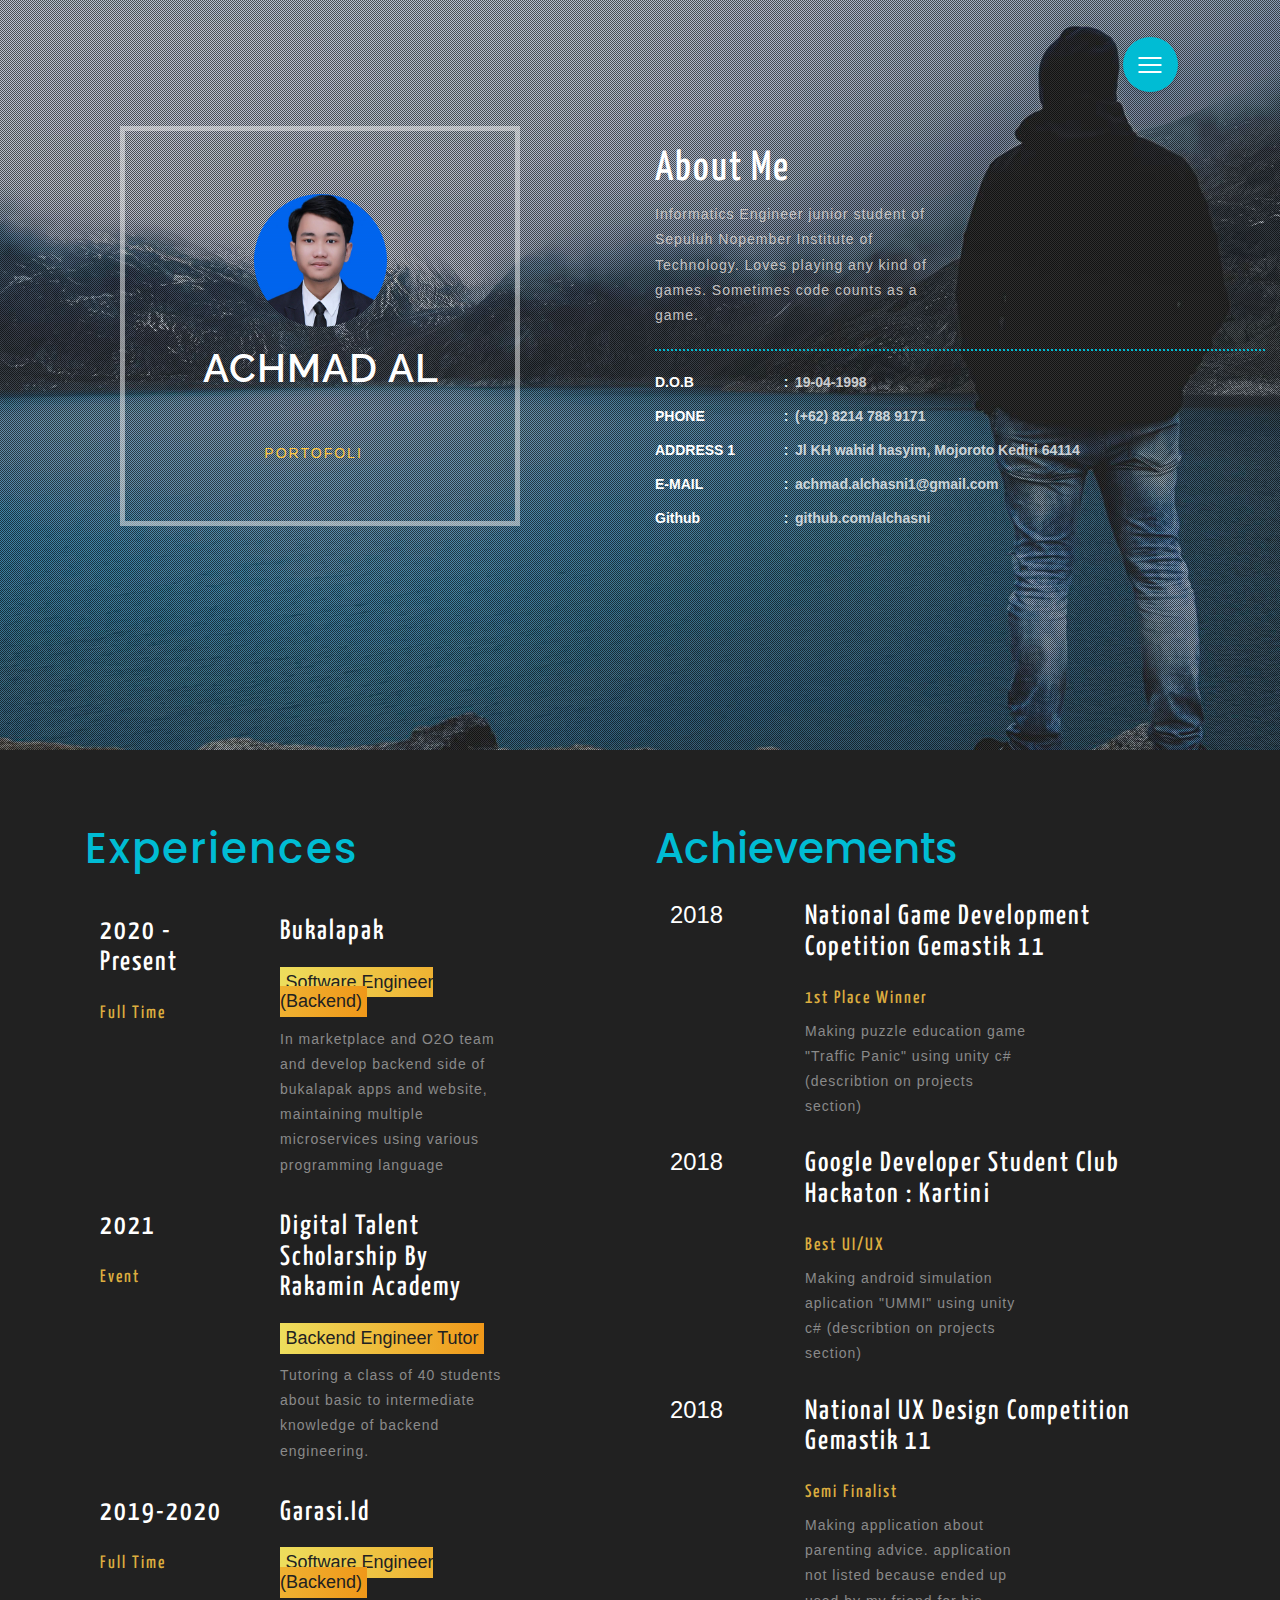
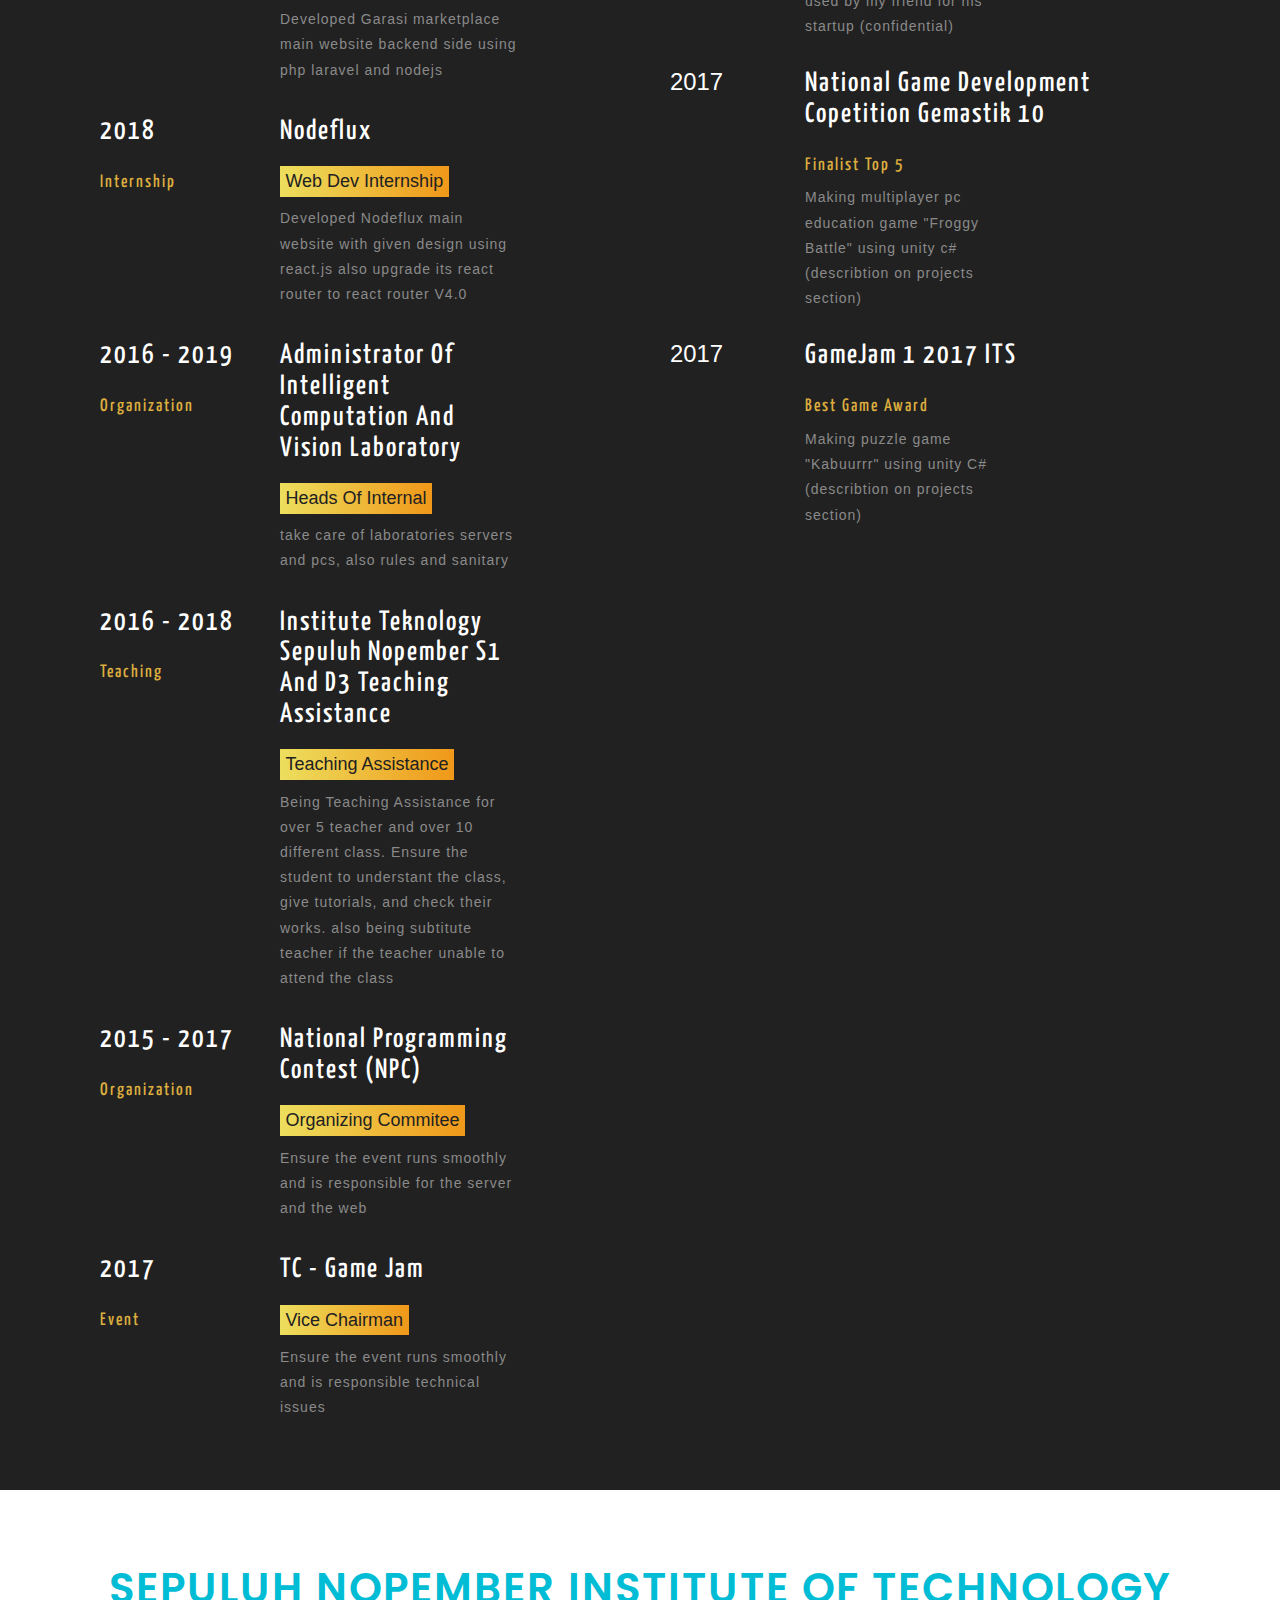
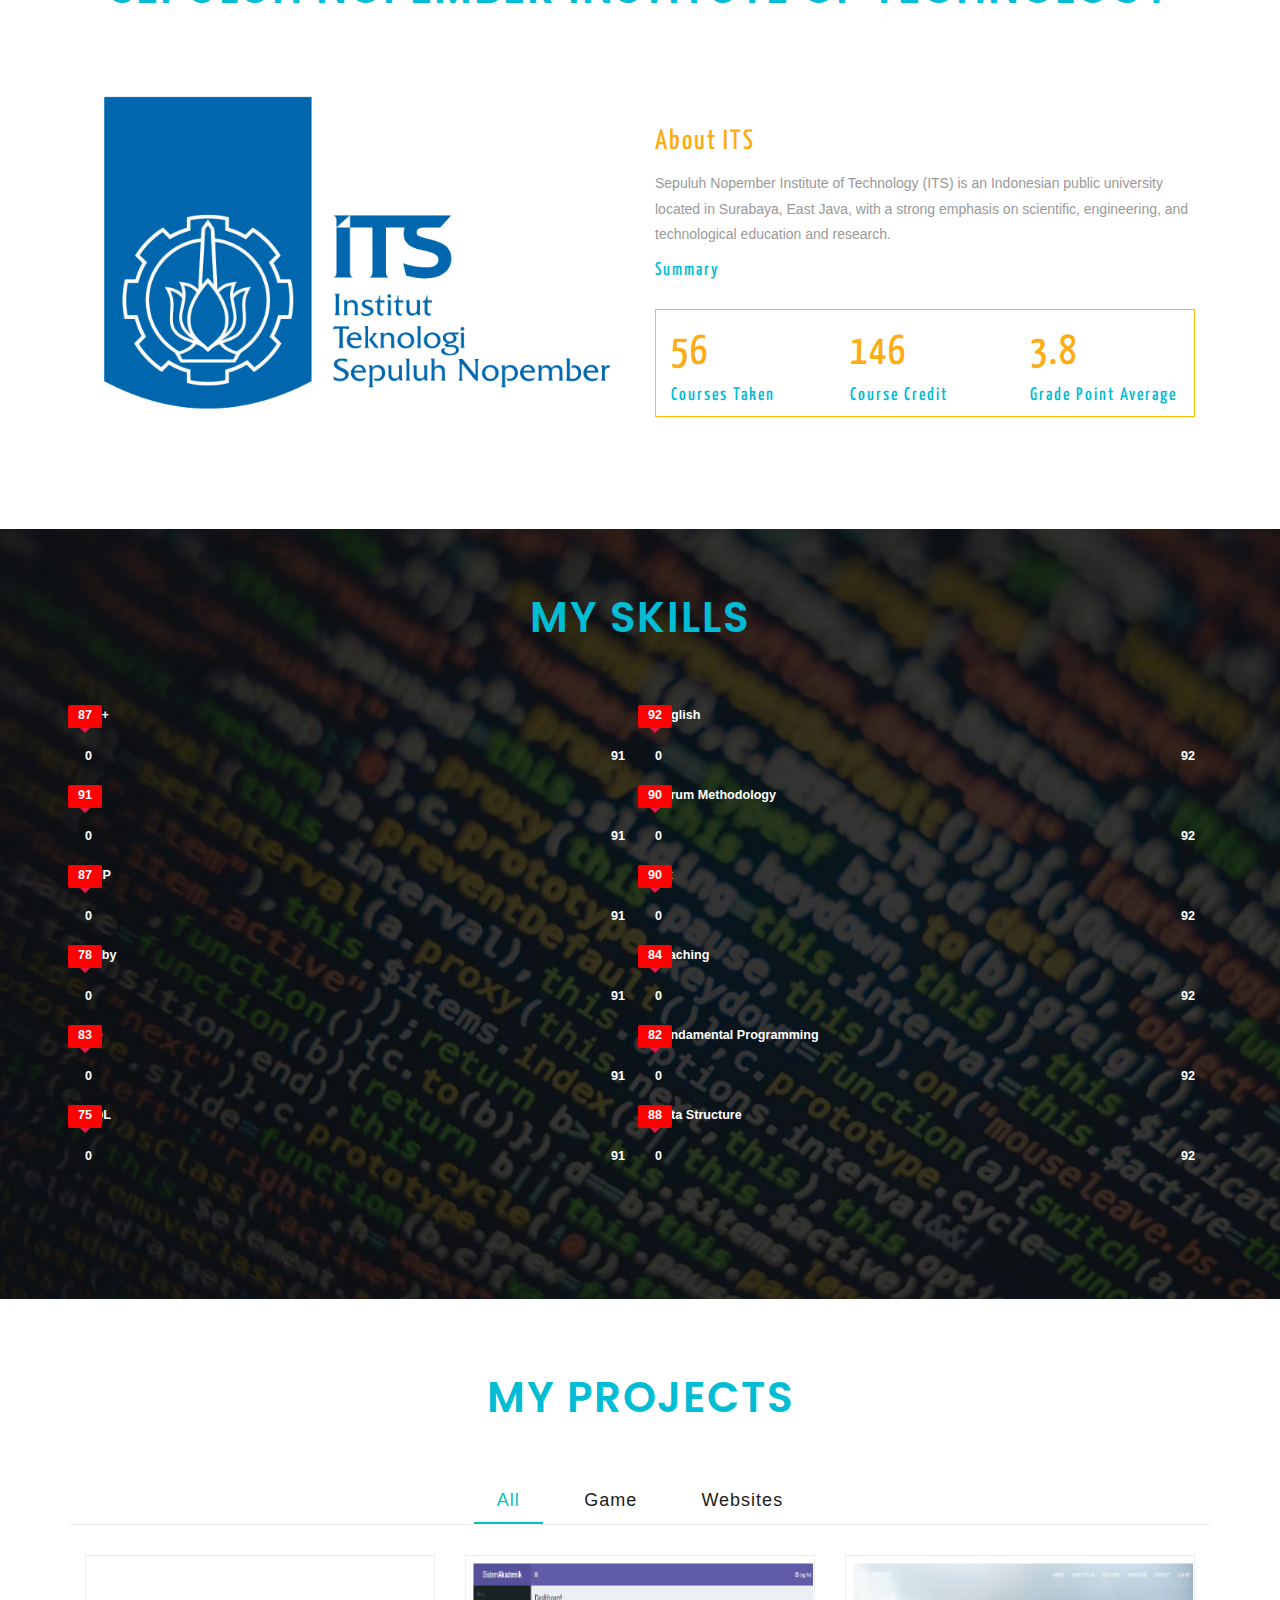
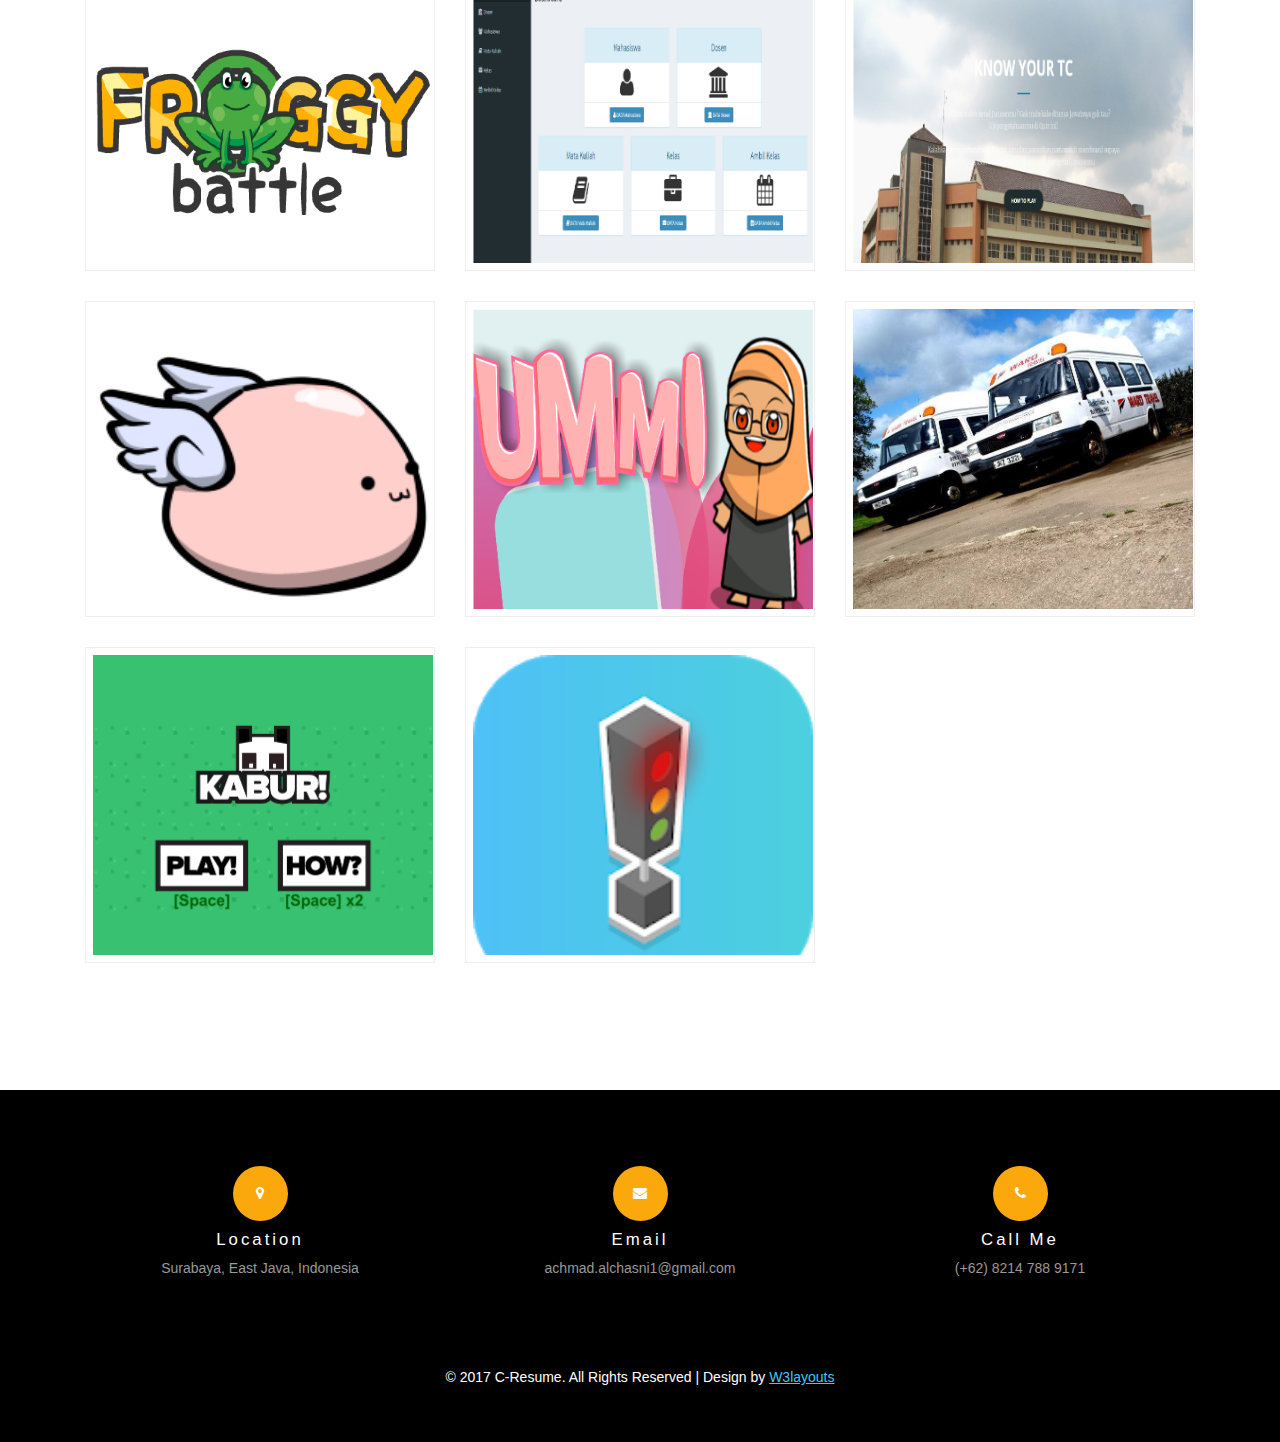
==== commit 87b1227e: "fix dom" ====
--- a/index.html
+++ b/index.html
@@ -115,7 +115,7 @@
 					</div>
 					<div class="col-md-6 w3-edu-info2">
 						<h3>Bukalapak</h3>
-						<span><h4>Software Engineer (Backend)</h4></span>
+						<h4><span>Software Engineer (Backend)</span></h4>
 						<p>In marketplace and O2O team and develop backend side of bukalapak apps and website, maintaining multiple microservices using various programming language</p>
 					</div>
 					<div class="clearfix"></div>
@@ -125,7 +125,7 @@
 					</div>
 					<div class="col-md-6 w3-edu-info2">
 						<h3>Digital Talent Scholarship By Rakamin Academy</h3>
-						<span><h4>Backend Engineer Tutor</h4></span>
+						<h4><span>Backend Engineer Tutor</span></h4>
 						<p>Tutoring a class of 40 students about basic to intermediate knowledge of backend engineering.</p>
 					</div>
 					<div class="clearfix"></div>
@@ -135,7 +135,7 @@
 					</div>
 					<div class="col-md-6 w3-edu-info2">
 						<h3>Garasi.id</h3>
-						<span><h4>Software Engineer (Backend)</h4></span>
+						<h4><span>Software Engineer (Backend)</span></h4>
 						<p>Developed Garasi marketplace main website backend side using php laravel and nodejs</p>
 					</div>
 					<div class="clearfix"></div>
@@ -145,7 +145,7 @@
 					</div>
 					<div class="col-md-6 w3-edu-info2">
 						<h3>Nodeflux</h3>
-						<span><h4>Web Dev Internship</h4></span>
+						<h4><span>Web Dev Internship</span></h4>
 						<p>Developed Nodeflux main website with given design using react.js also upgrade its react router to react router V4.0</p>
 					</div>
 					<div class="clearfix"></div>
@@ -155,7 +155,7 @@
 					</div>
 					<div class="col-md-6 w3-edu-info2">
 						<h3>Administrator of Intelligent Computation and Vision Laboratory</h3>
-						<span><h4>Heads of Internal</h4></span>
+						<h4><span>Heads of Internal</span></h4>
 						<p>take care of laboratories servers and pcs, also rules and sanitary</p>
 					</div>
 					<div class="clearfix"></div>
@@ -165,7 +165,7 @@
 					</div>
 					<div class="col-md-6 w3-edu-info2">
 						<h3>Institute Teknology Sepuluh Nopember S1 and D3 Teaching Assistance</h3>
-						<span><h4>Teaching Assistance</h4></span>
+						<h4><span>Teaching Assistance</span></h4>
 						<p>Being Teaching Assistance for over 5 teacher and over 10 different class. Ensure the student to understant the class, give tutorials, and check their works. also being subtitute teacher if the teacher unable to attend the class</p>
 					</div>
 					<div class="clearfix"></div>
@@ -175,7 +175,7 @@
 					</div>
 					<div class="col-md-6 w3-edu-info2">
 						<h3>National Programming Contest (NPC)</h3>
-						<span><h4>Organizing Commitee</h4></span>
+						<h4><span>Organizing Commitee</span></h4>
 						<p>Ensure the event runs smoothly and is responsible for the server and the web</p>
 					</div>
 					<div class="clearfix"></div>
@@ -185,7 +185,7 @@
 					</div>
 					<div class="col-md-6 w3-edu-info2">
 						<h3>TC - Game jam</h3>
-						<span><h4>Vice Chairman</h4></span>
+						<h4><span>Vice Chairman</span></h4>
 						<p>Ensure the event runs smoothly and is responsible technical issues</p>
 					</div>
 					<div class="clearfix"></div>
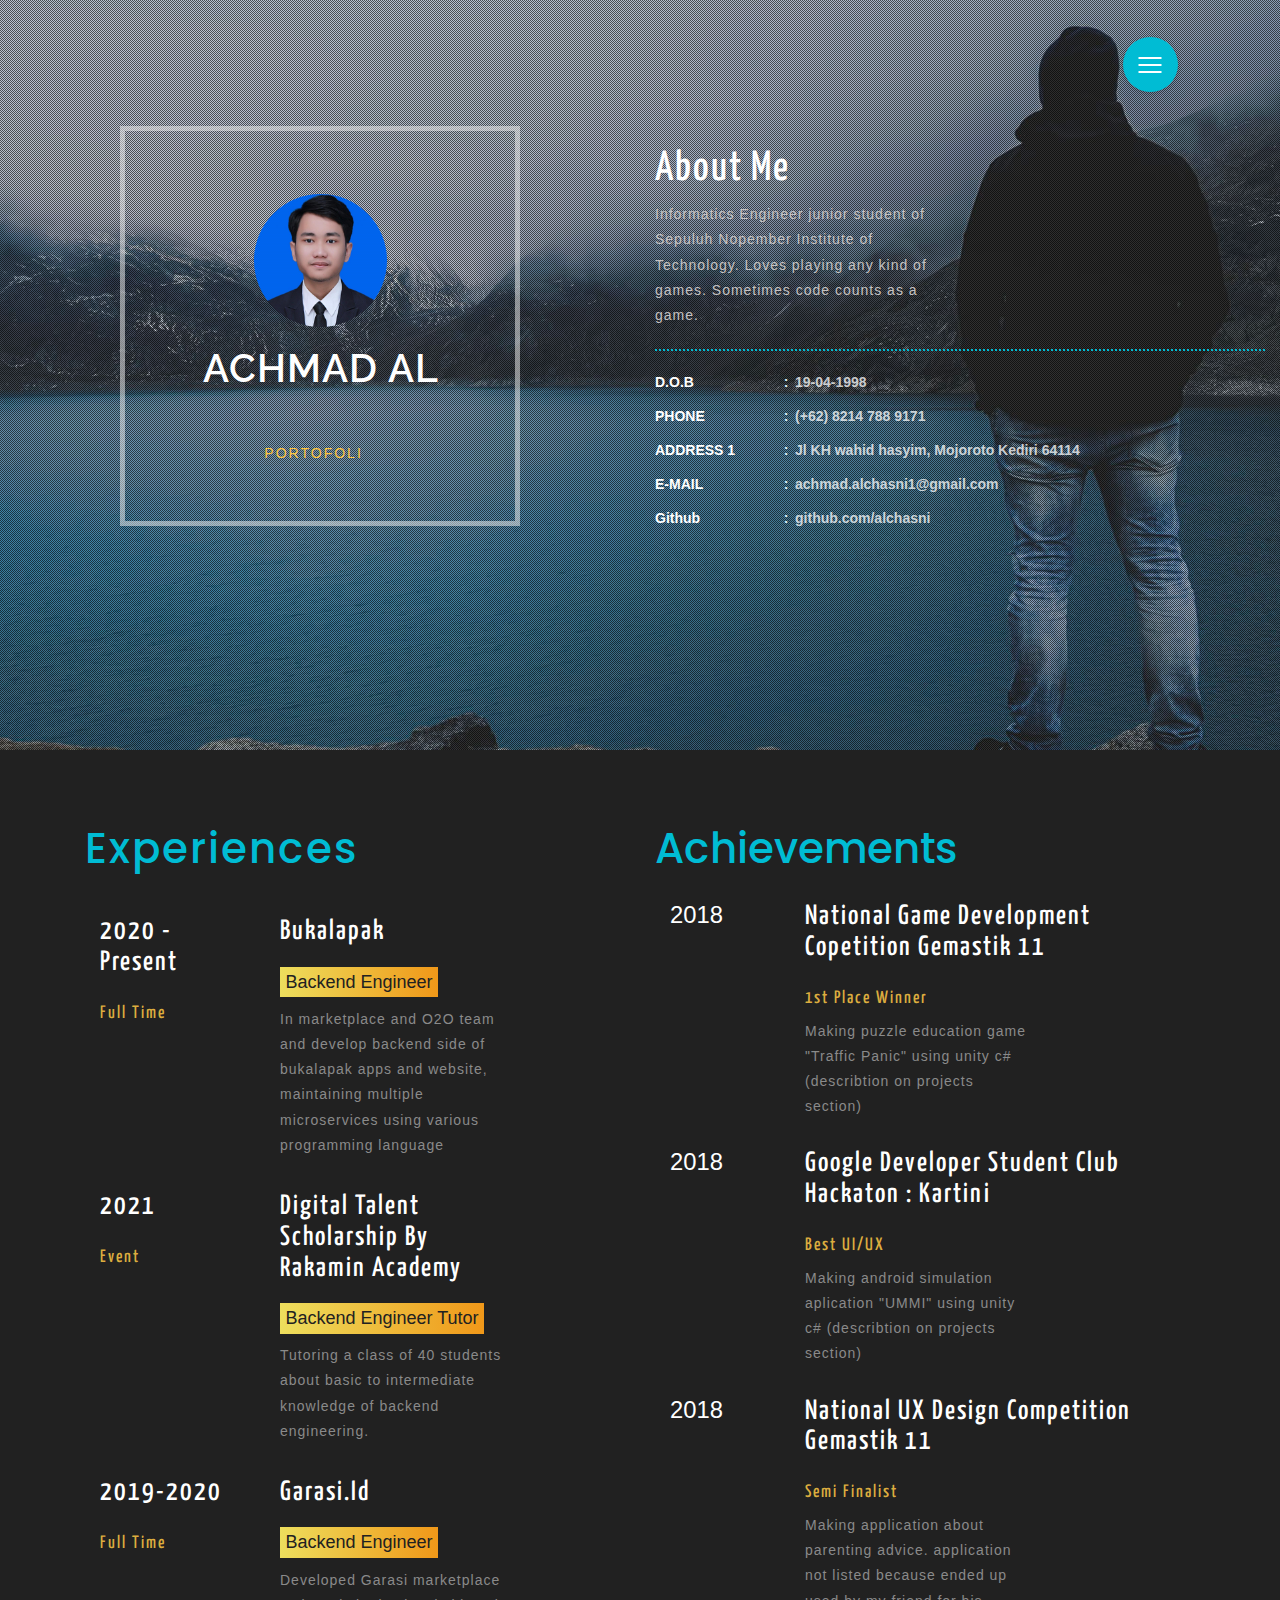
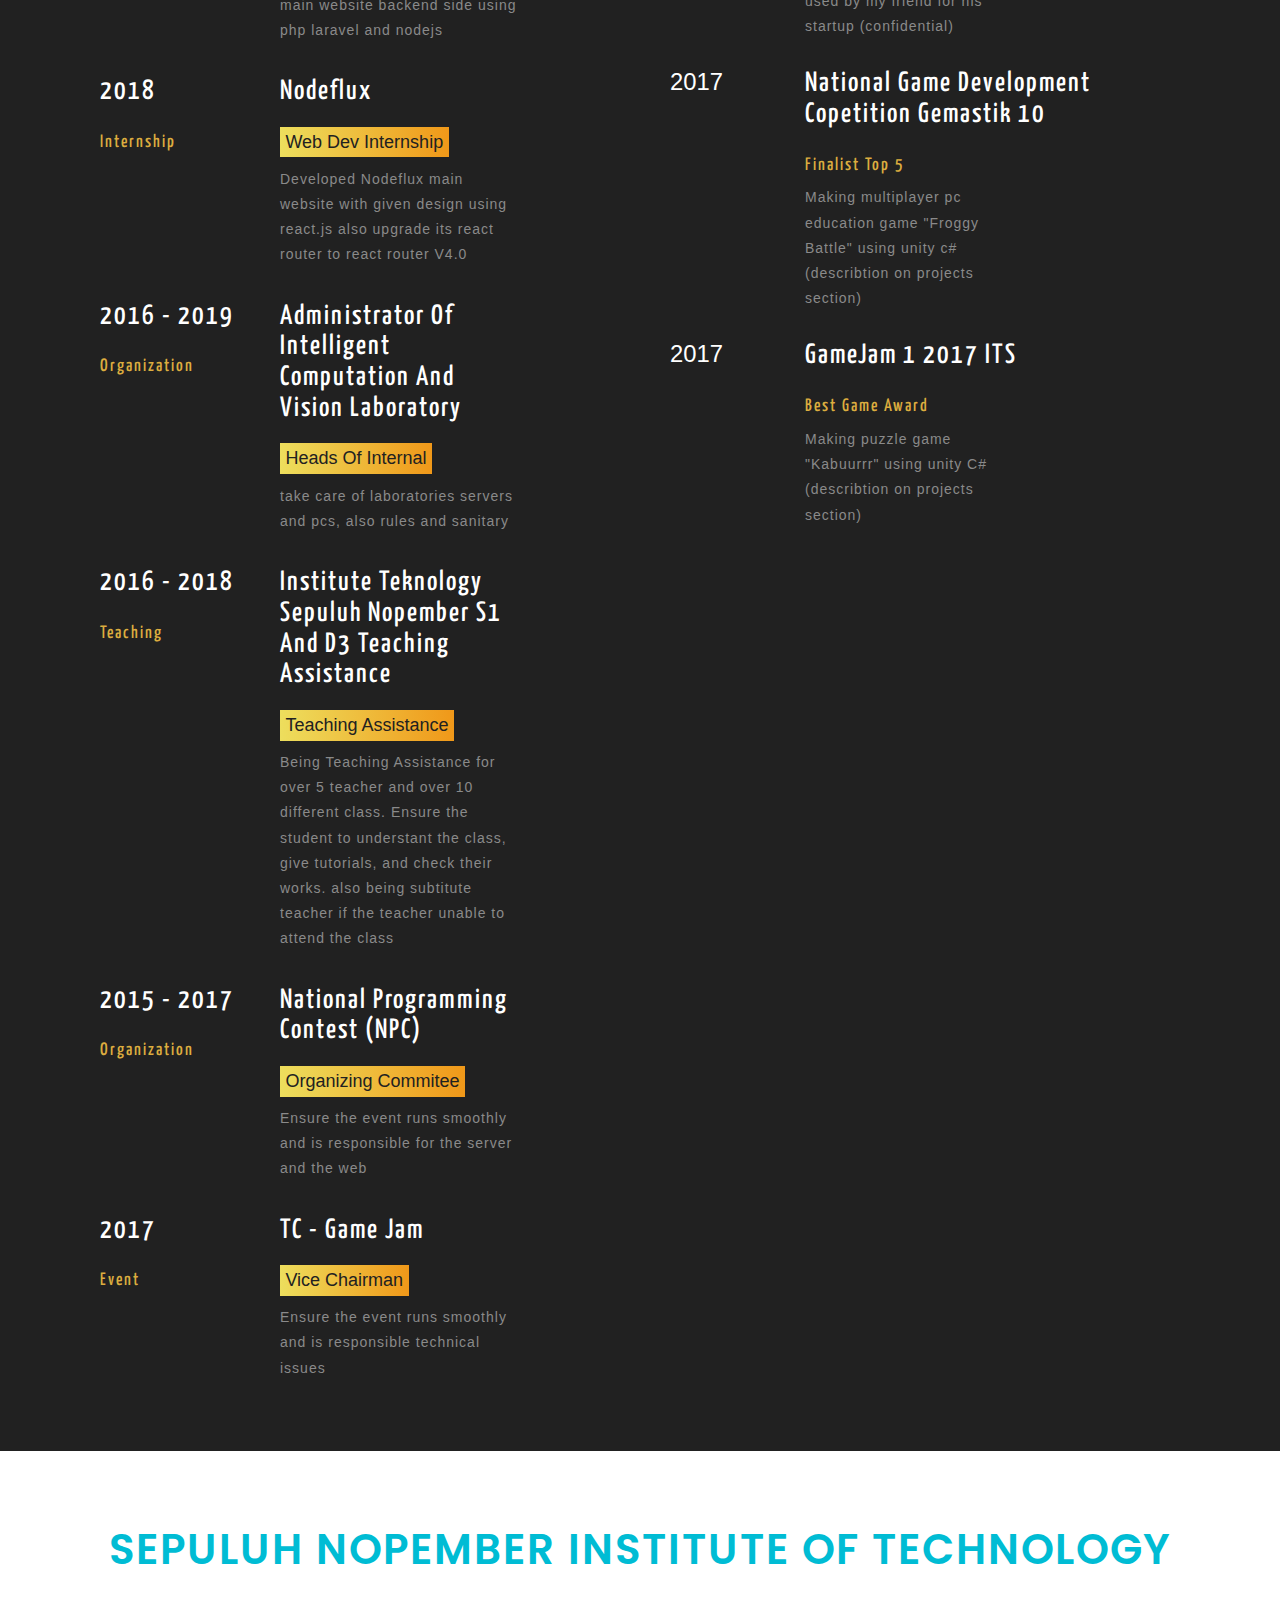
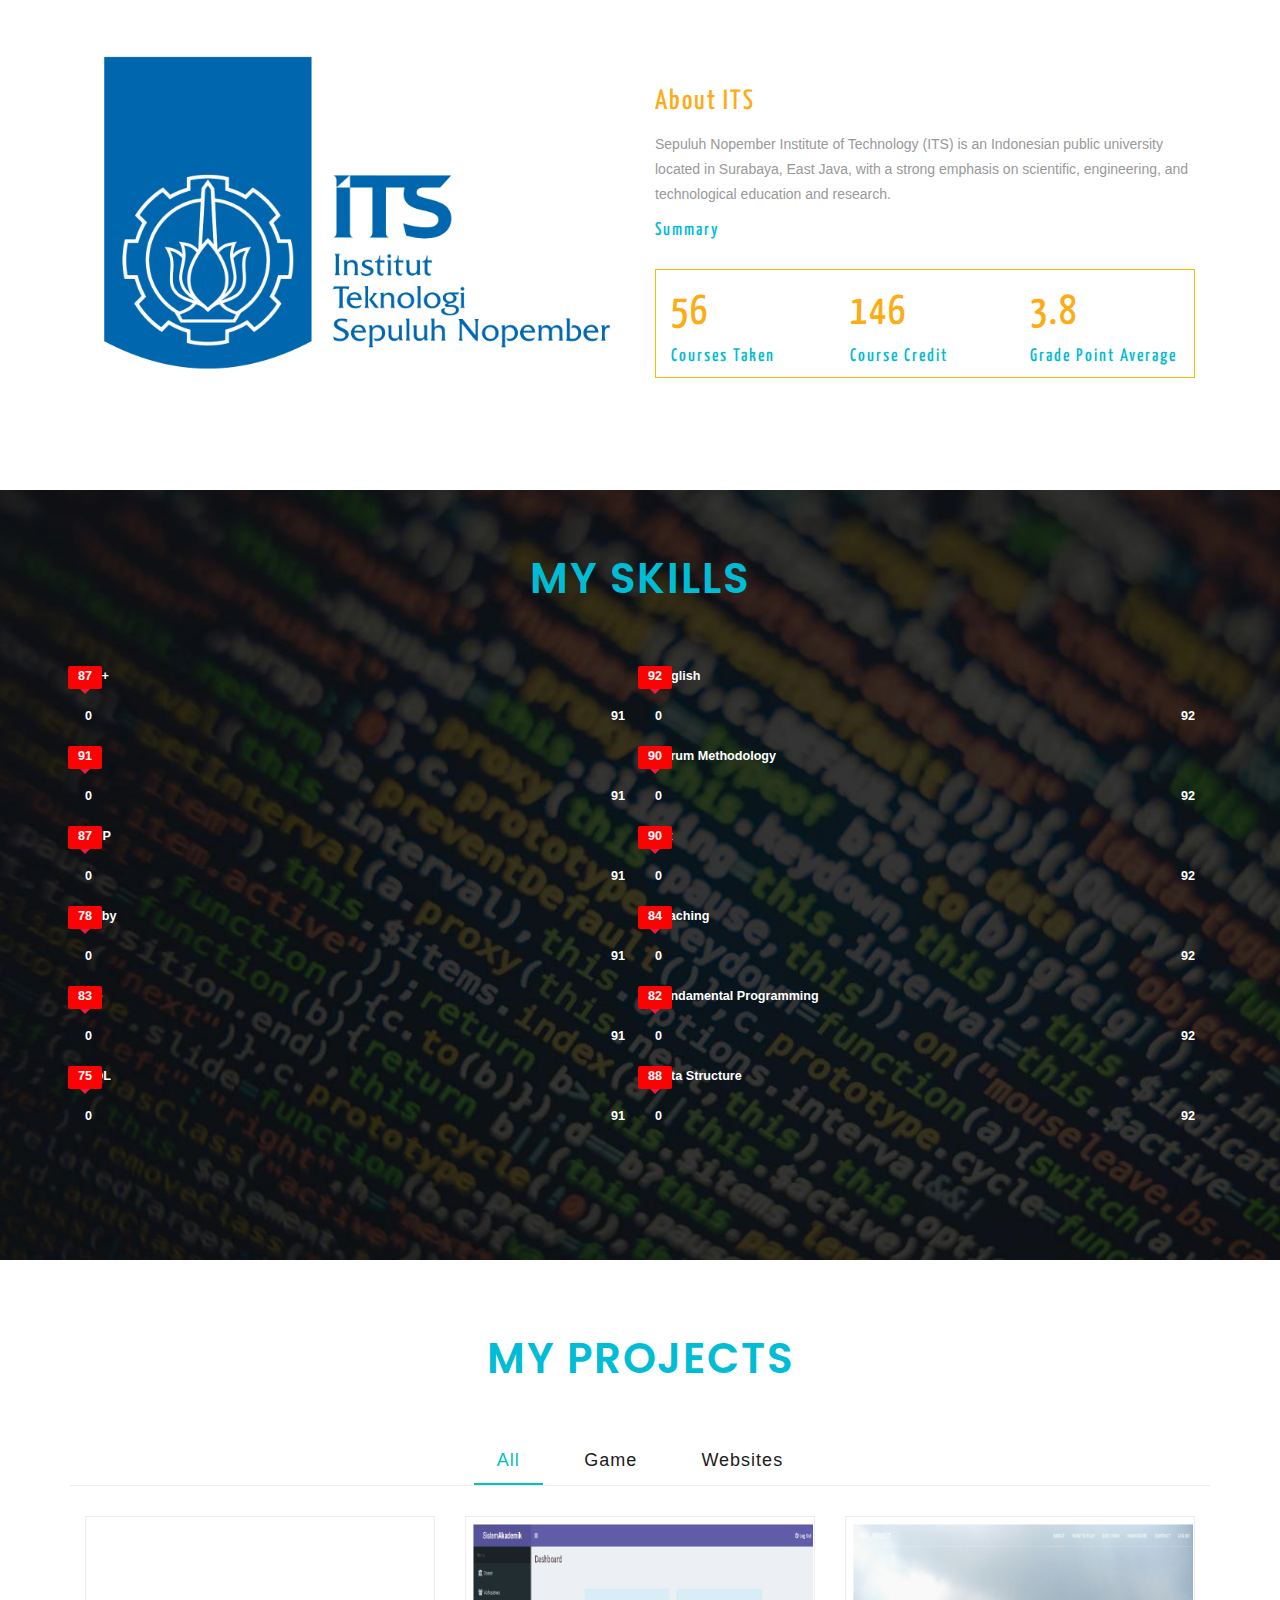
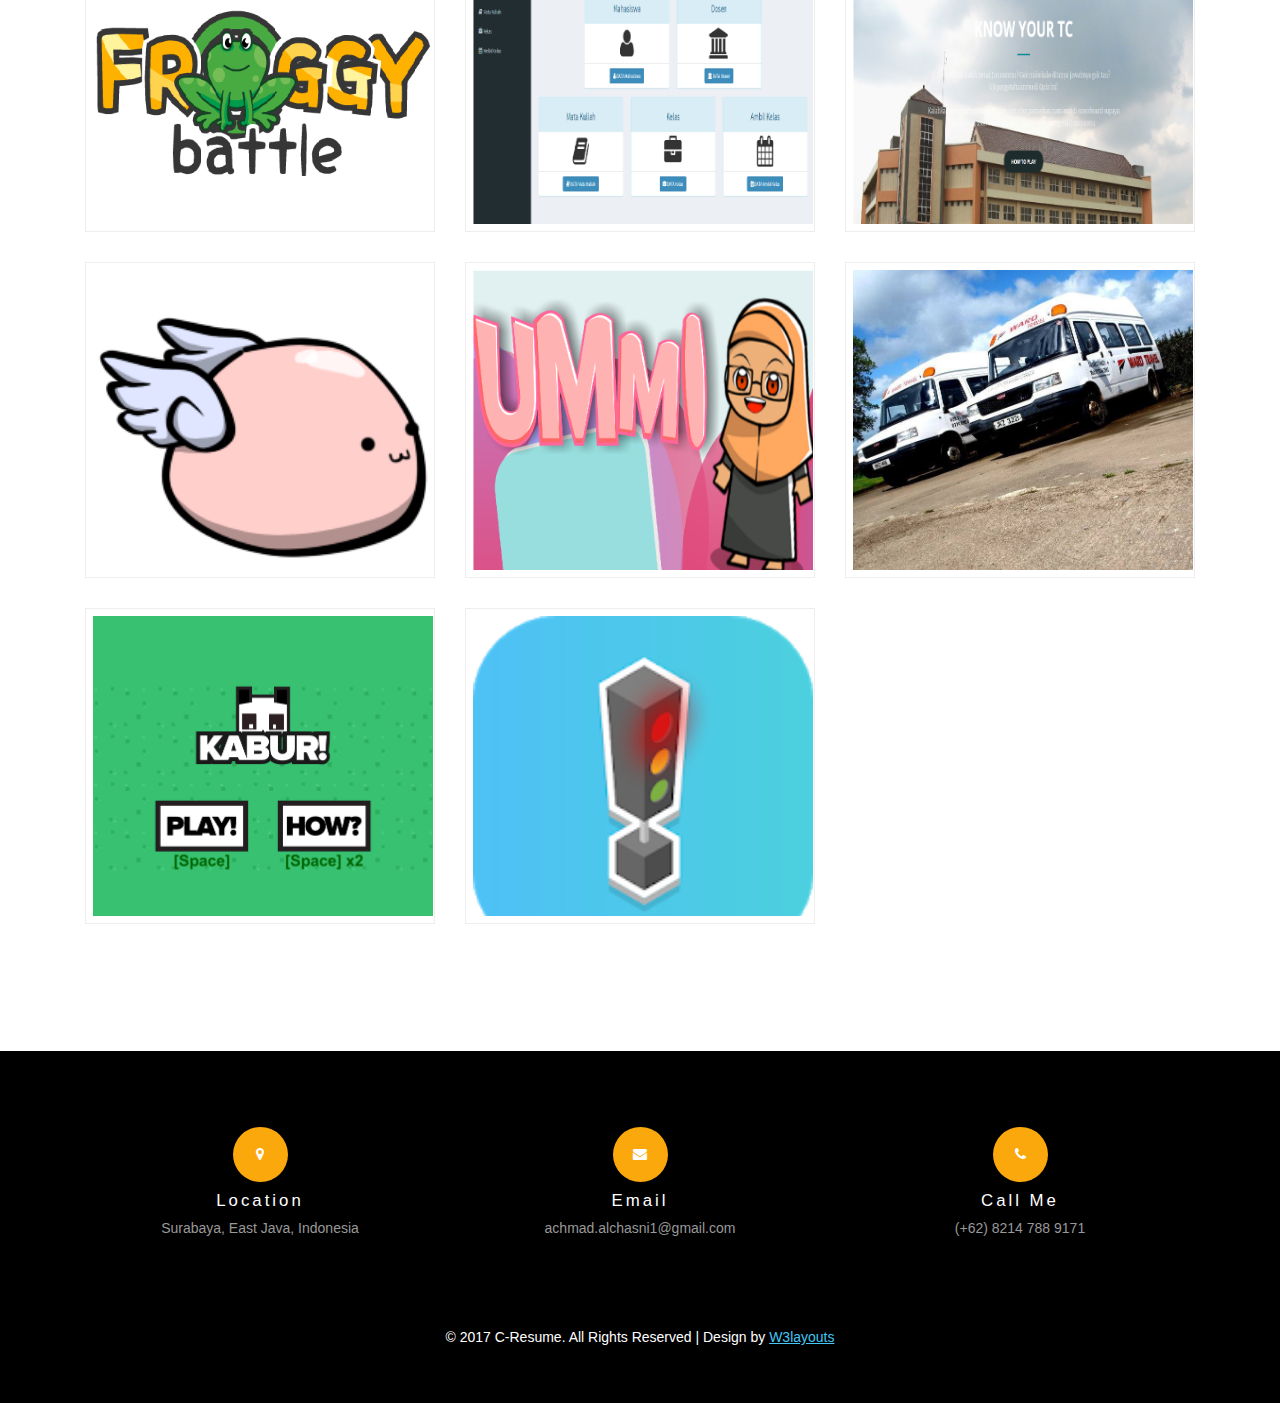
==== commit b91ed4fb: "change job desk" ====
--- a/index.html
+++ b/index.html
@@ -115,7 +115,7 @@
 					</div>
 					<div class="col-md-6 w3-edu-info2">
 						<h3>Bukalapak</h3>
-						<h4><span>Software Engineer (Backend)</span></h4>
+						<h4><span>Backend Engineer</span></h4>
 						<p>In marketplace and O2O team and develop backend side of bukalapak apps and website, maintaining multiple microservices using various programming language</p>
 					</div>
 					<div class="clearfix"></div>
@@ -135,7 +135,7 @@
 					</div>
 					<div class="col-md-6 w3-edu-info2">
 						<h3>Garasi.id</h3>
-						<h4><span>Software Engineer (Backend)</span></h4>
+						<h4><span>Backend Engineer</span></h4>
 						<p>Developed Garasi marketplace main website backend side using php laravel and nodejs</p>
 					</div>
 					<div class="clearfix"></div>
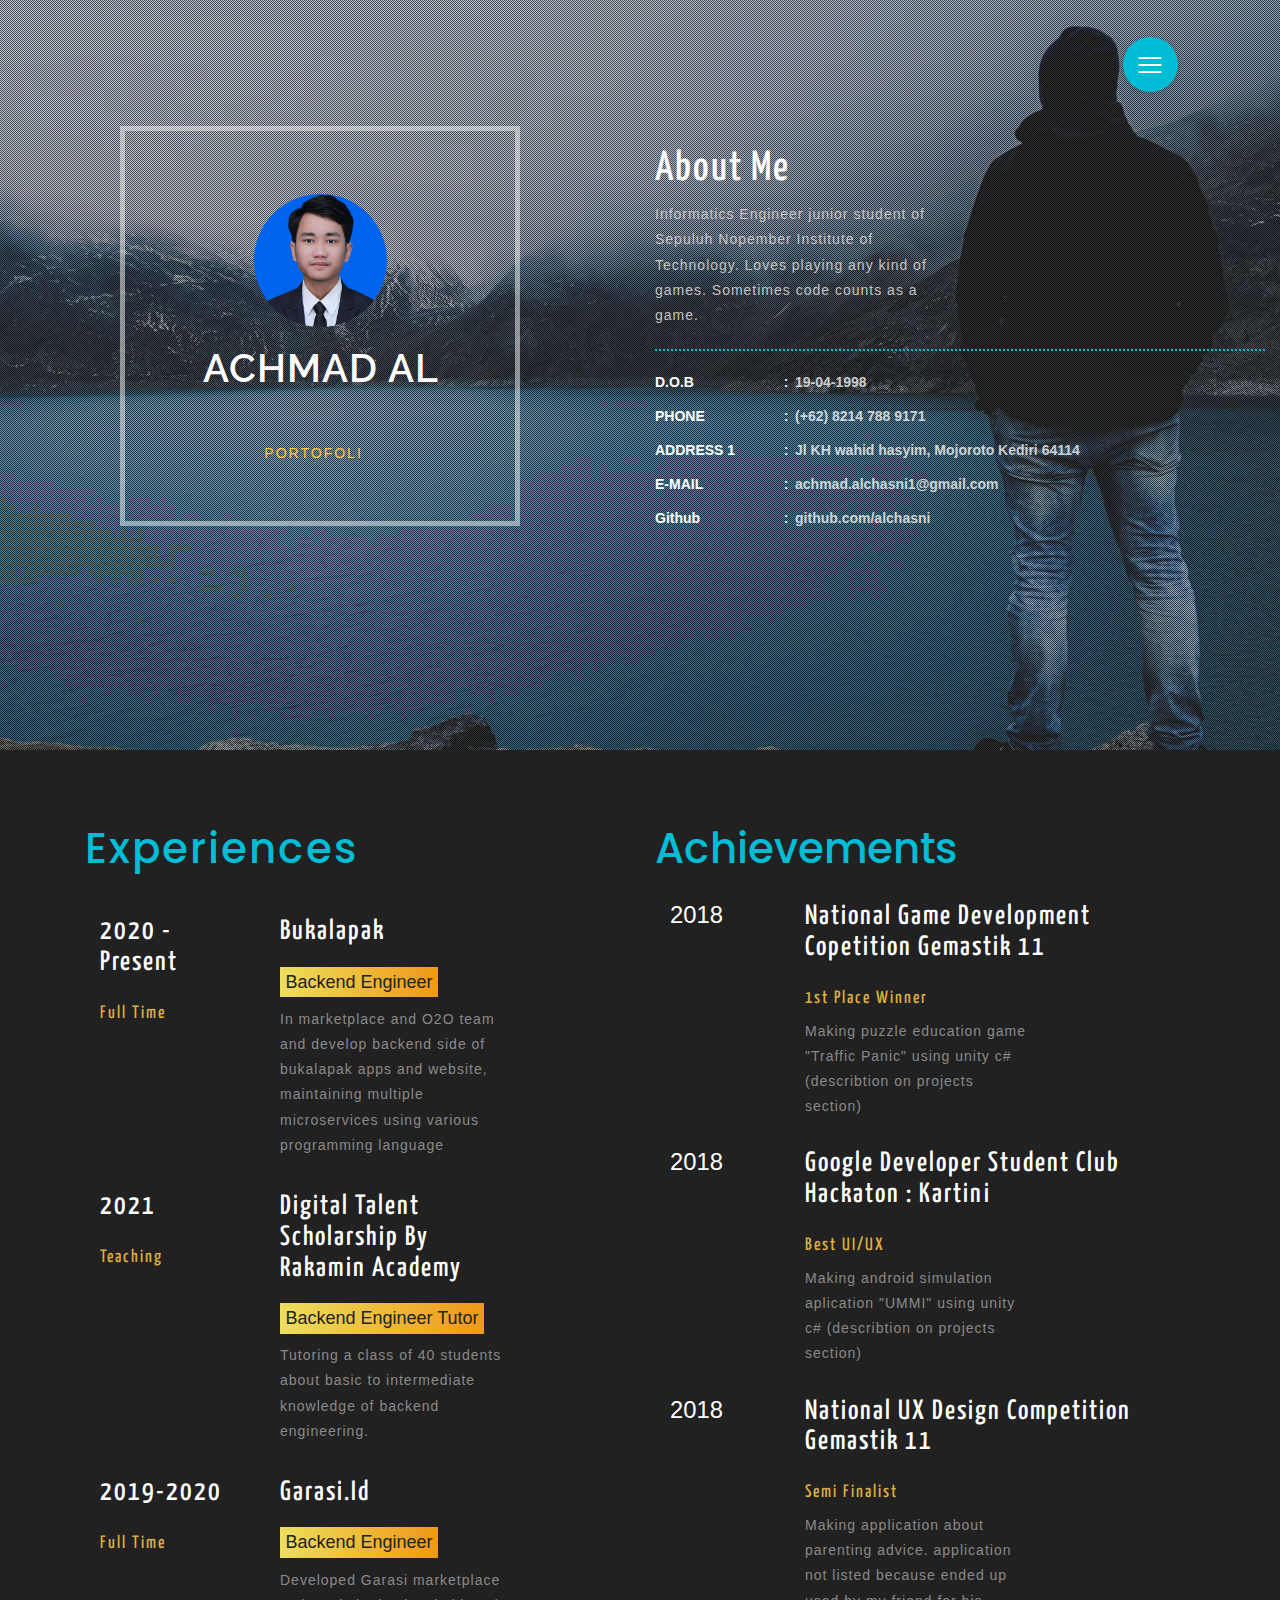
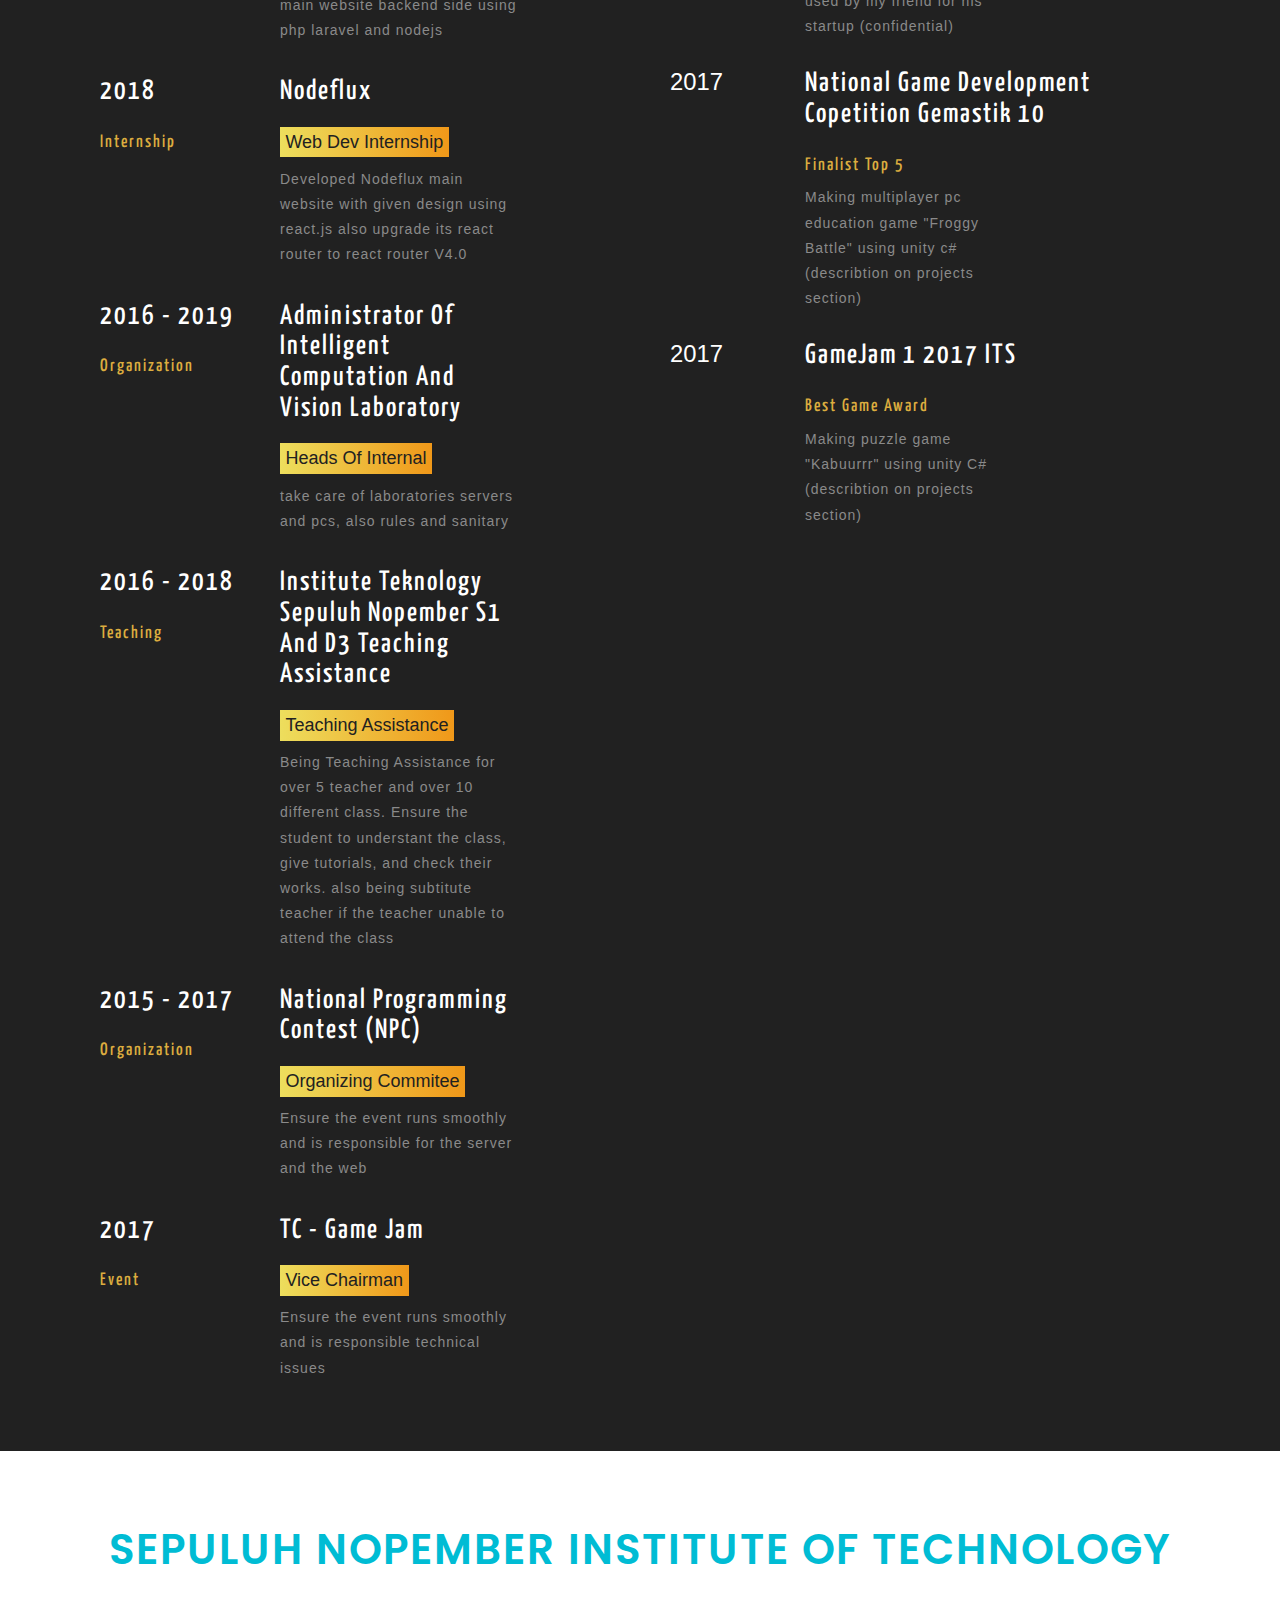
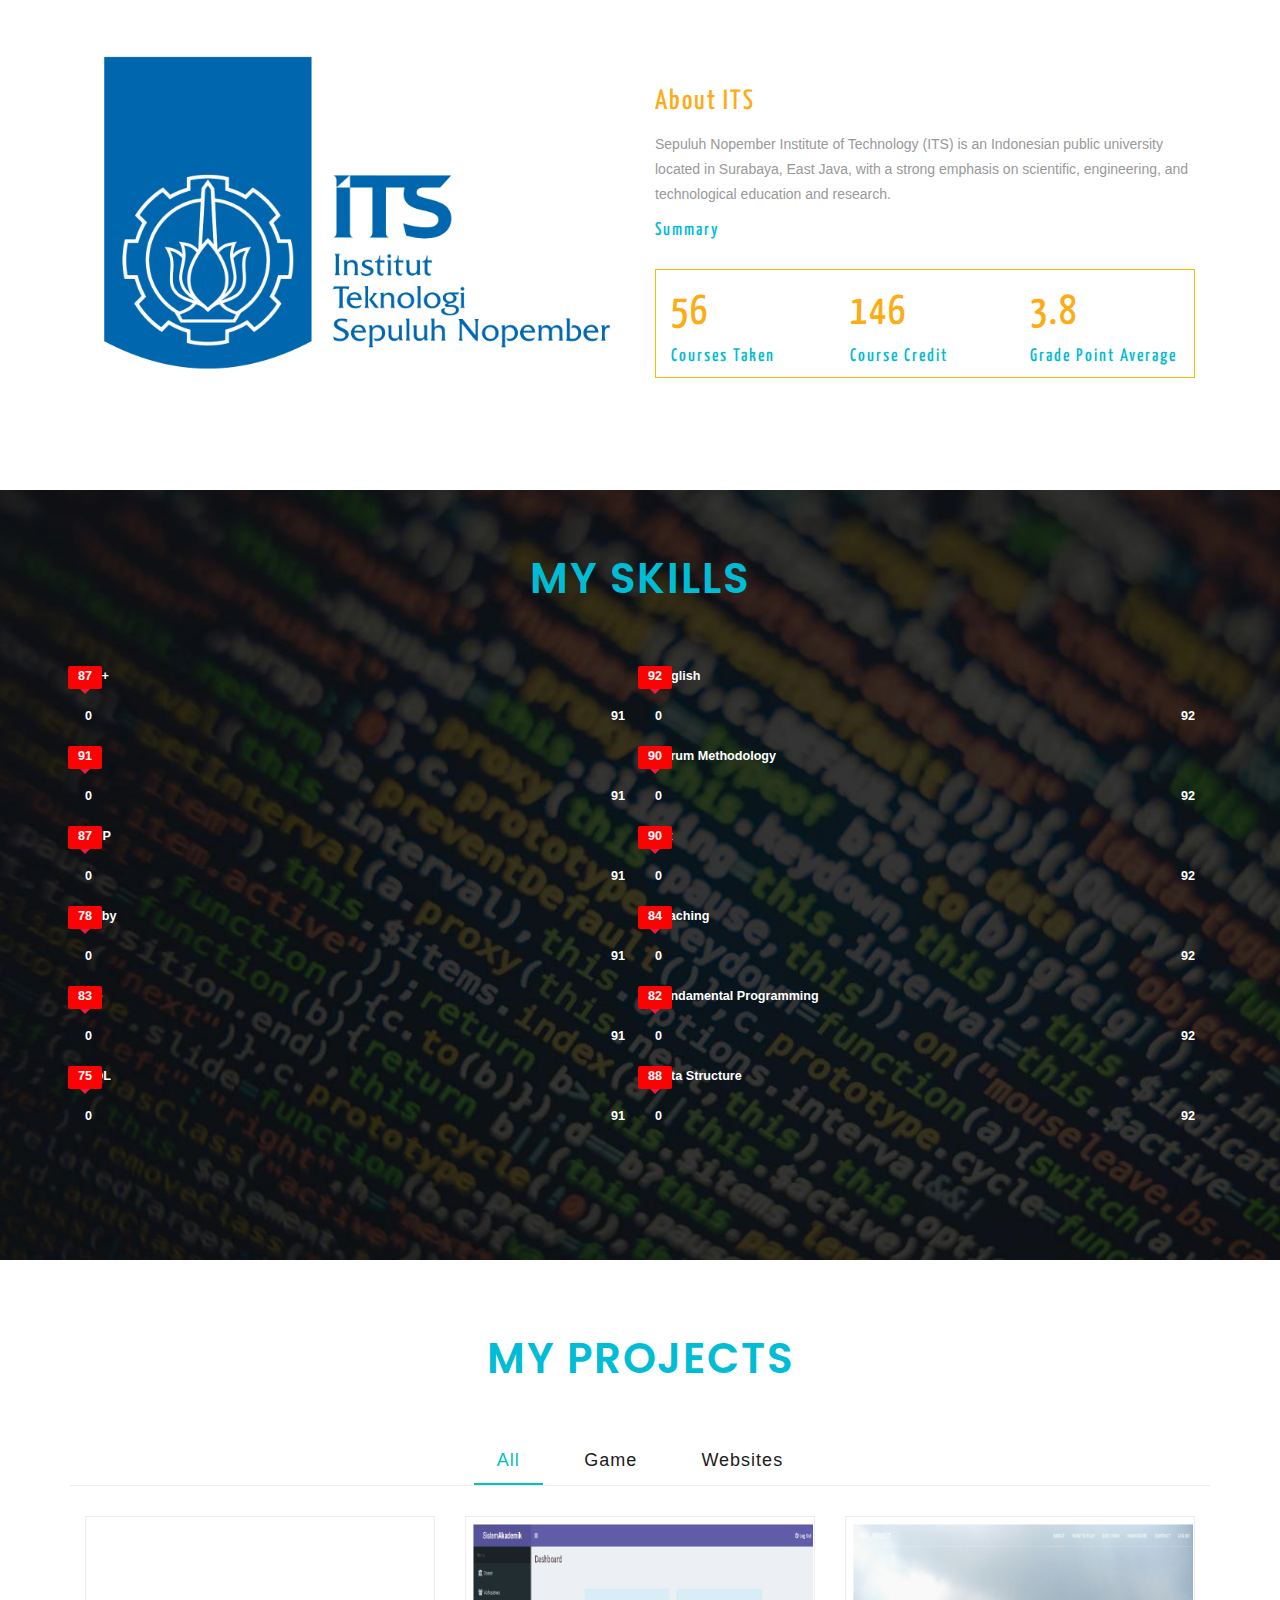
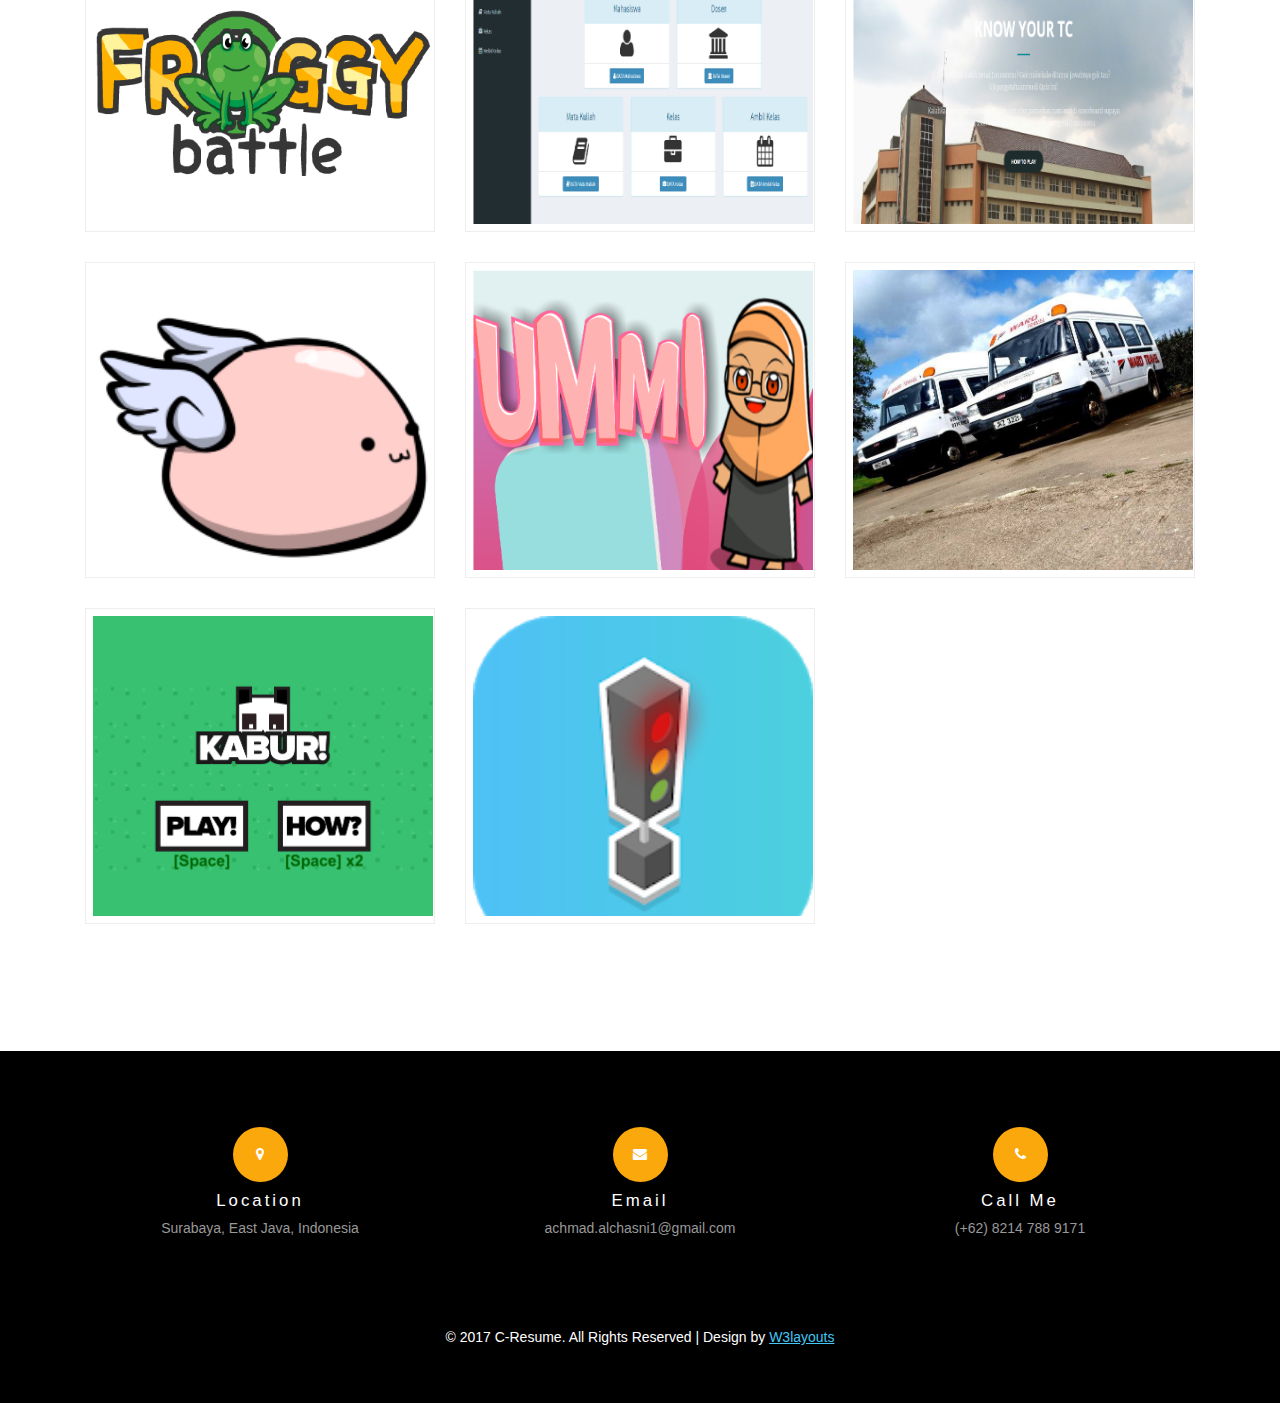
==== commit f1293889: "change tutor to teaching" ====
--- a/index.html
+++ b/index.html
@@ -121,7 +121,7 @@
 					<div class="clearfix"></div>
 					<div class="col-md-4 w3-edu-info1">
 						<h3>2021</h3>
-						<h4>Event</h4>
+						<h4>Teaching</h4>
 					</div>
 					<div class="col-md-6 w3-edu-info2">
 						<h3>Digital Talent Scholarship By Rakamin Academy</h3>
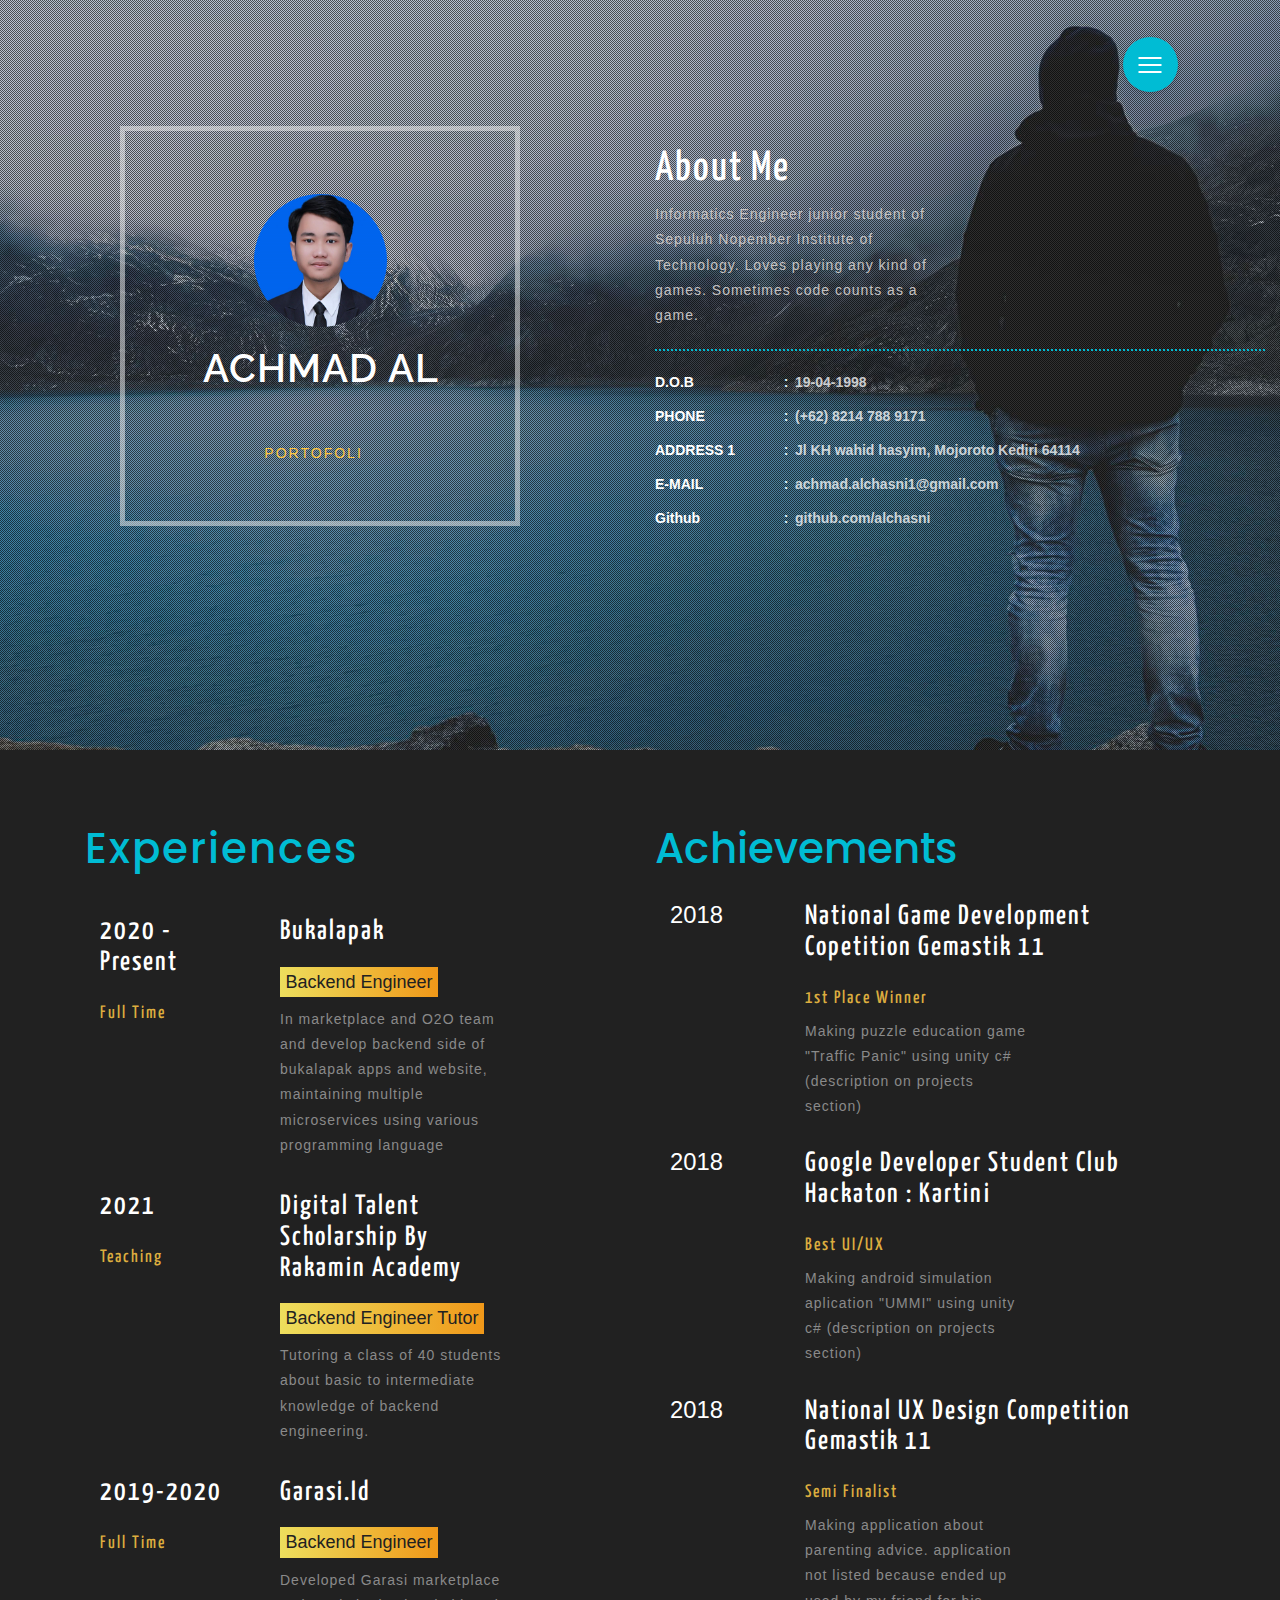
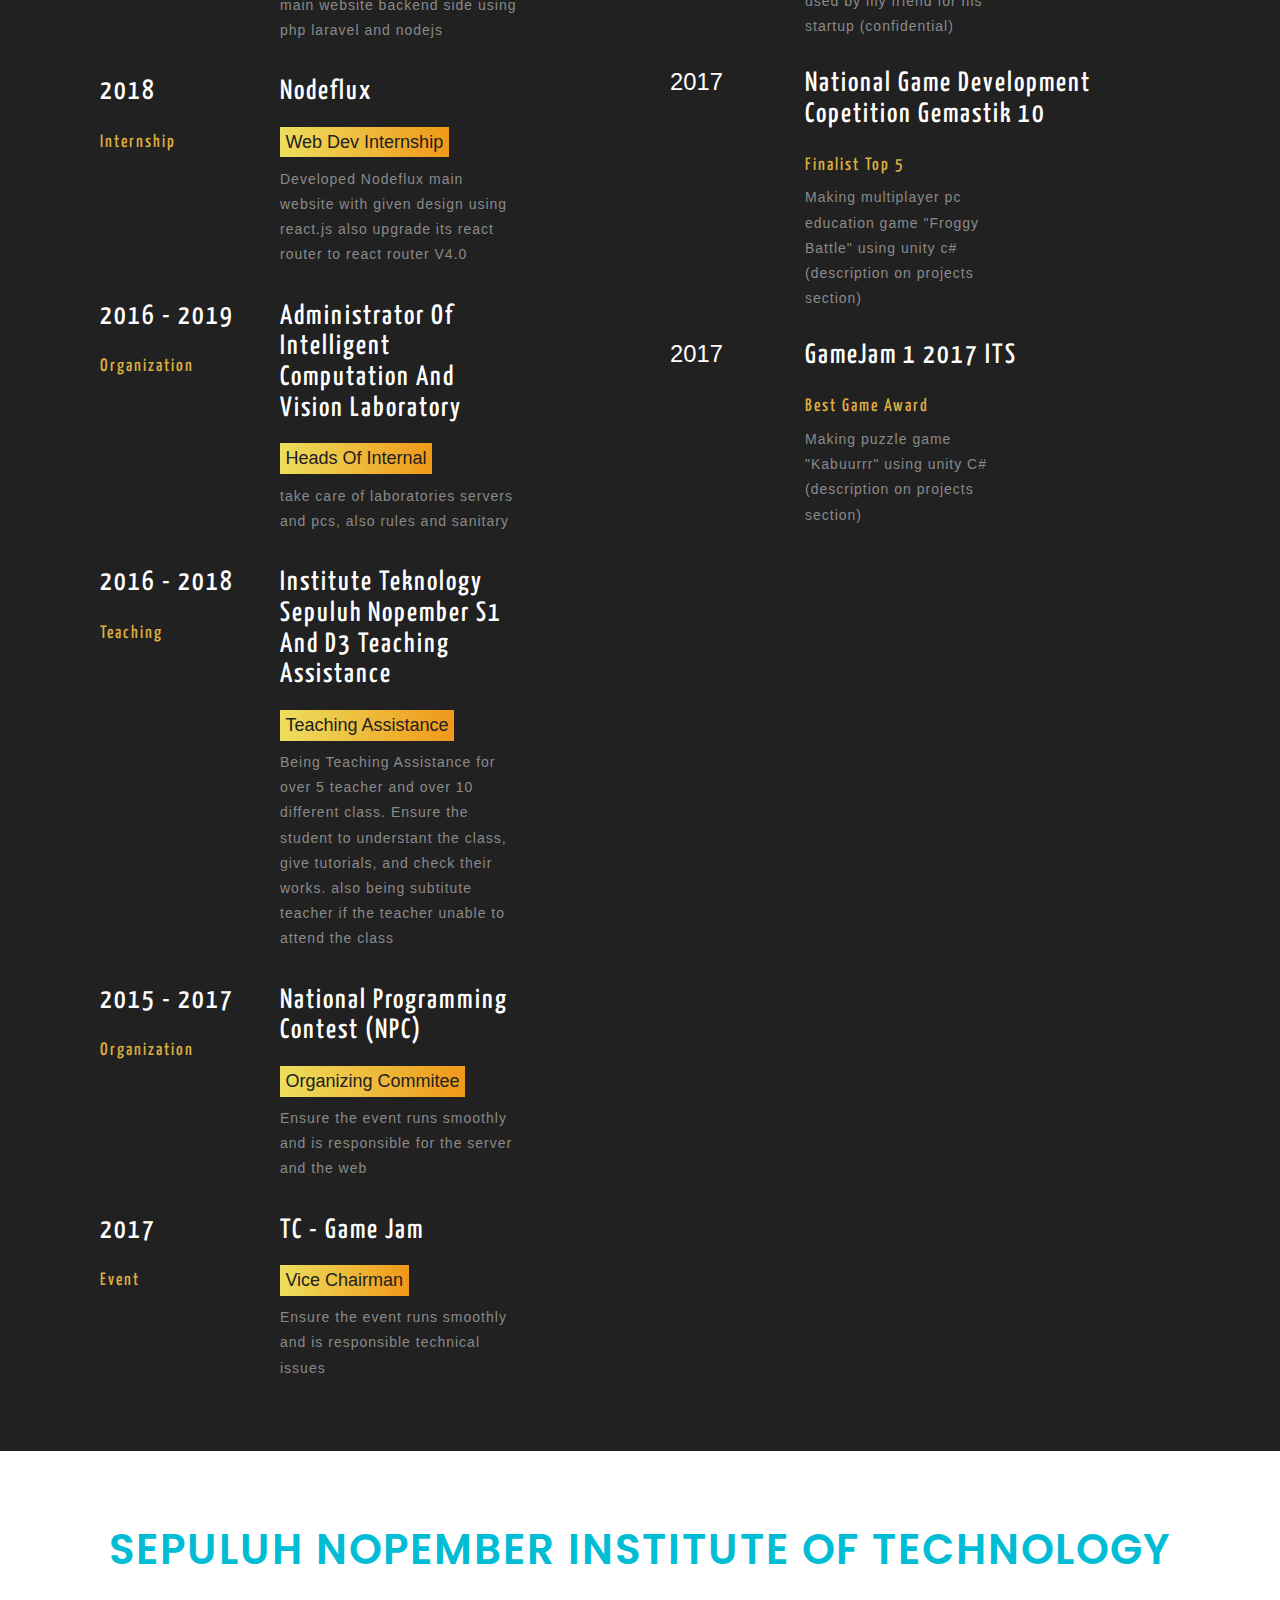
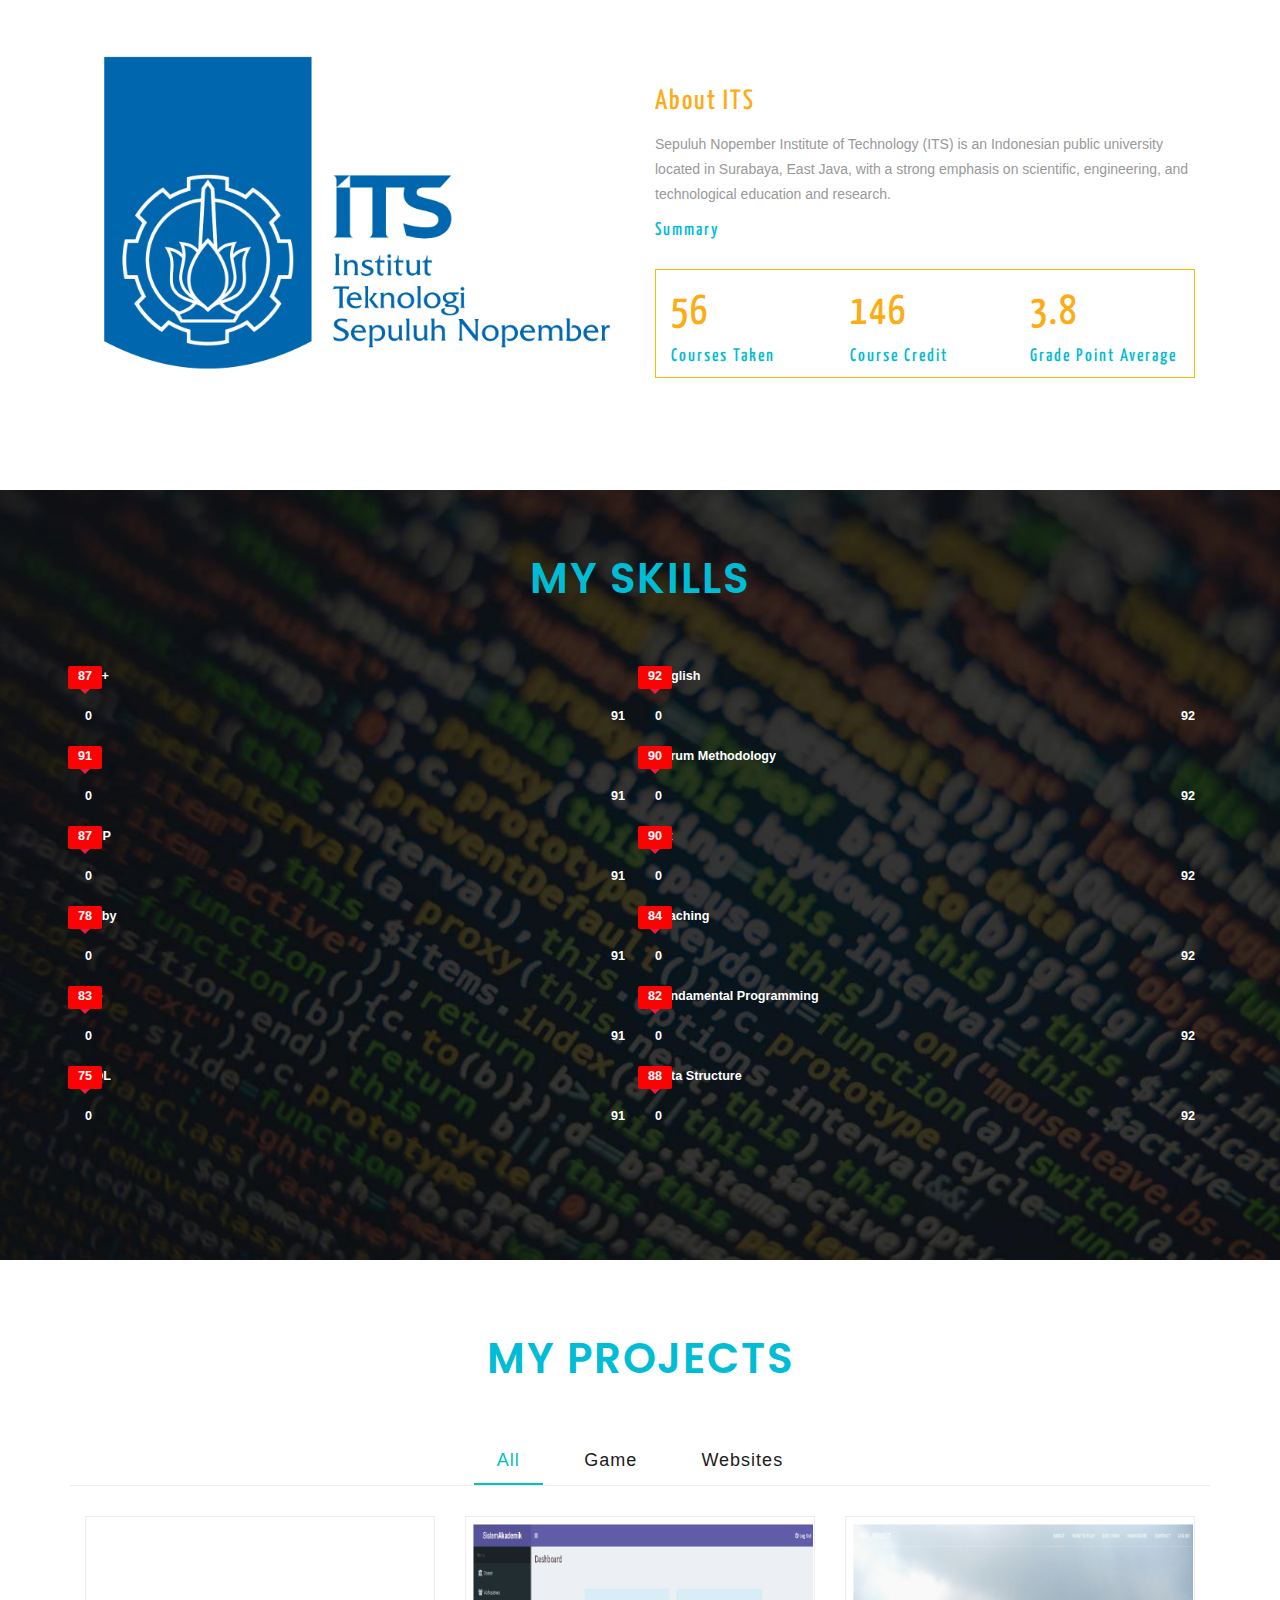
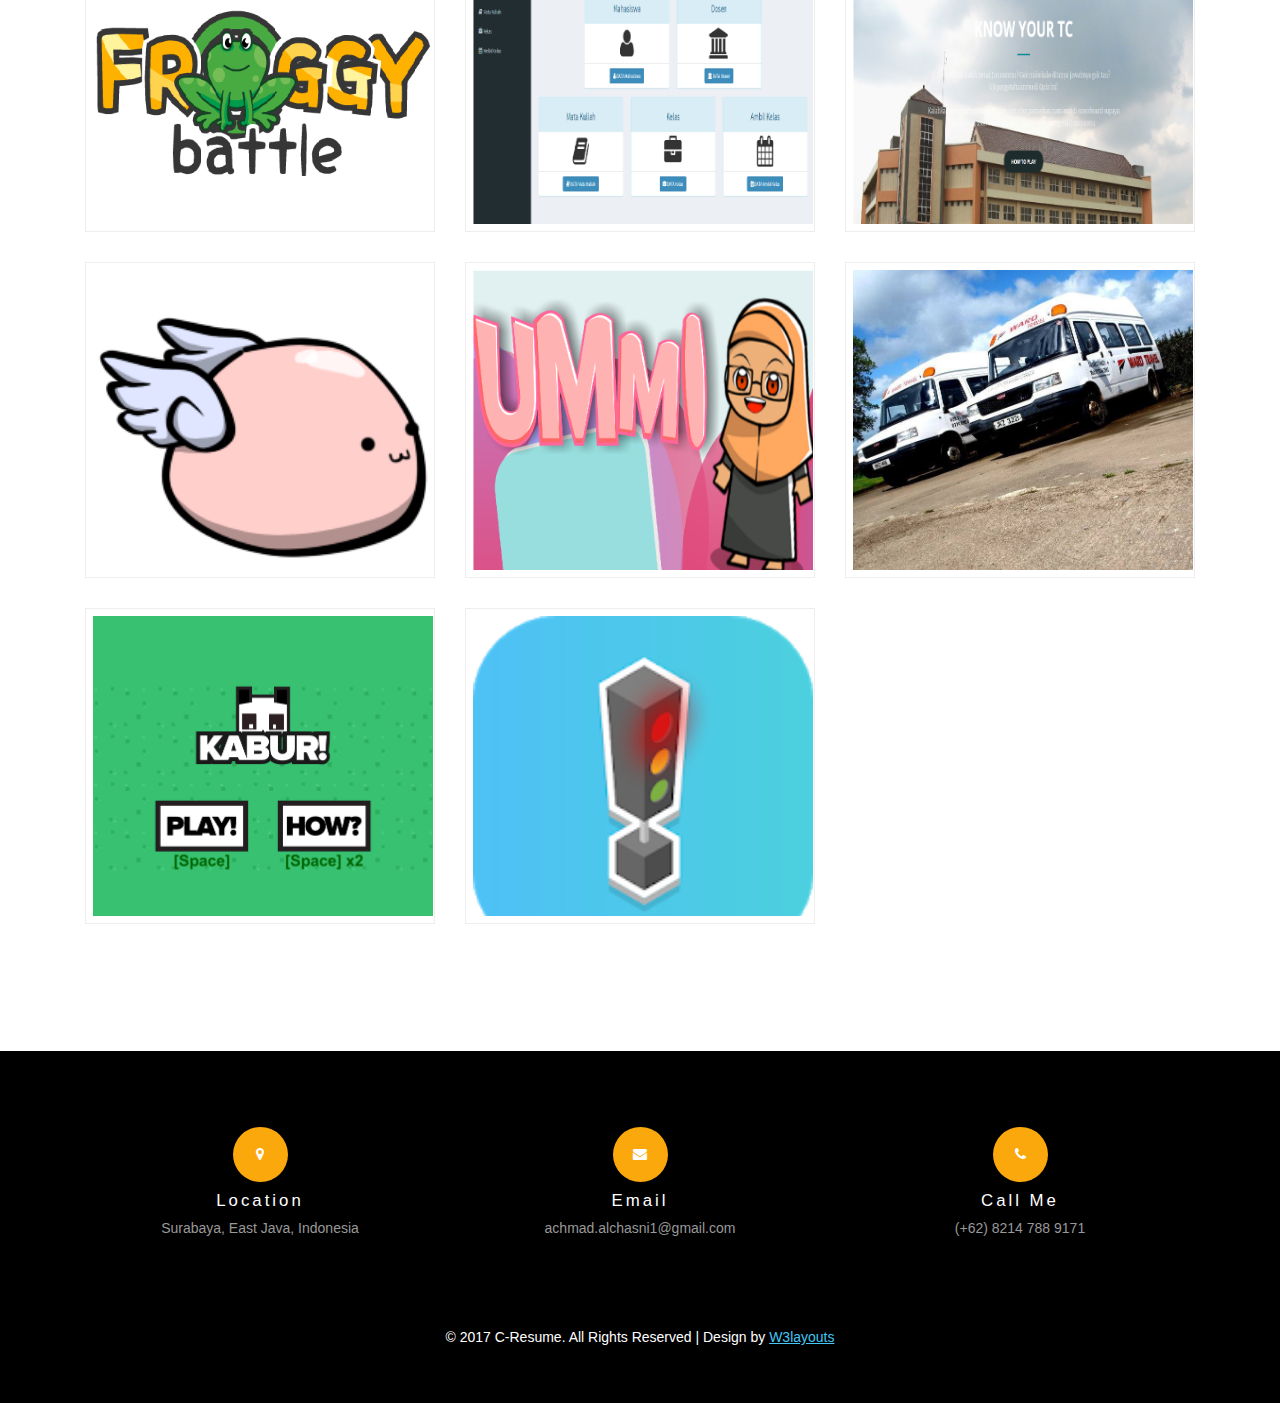
==== commit a5bd7f0e: "fix typo" ====
--- a/index.html
+++ b/index.html
@@ -200,7 +200,7 @@
 					<div class="col-md-9 w3-edu-info-right2">
 						<h3>National Game Development Copetition Gemastik 11</h3>
 						<h4>1st Place Winner</h4>
-						<p>Making puzzle education game "Traffic Panic" using unity c# (describtion on projects section)</p>
+						<p>Making puzzle education game "Traffic Panic" using unity c# (description on projects section)</p>
 					</div>
 					<div class="clearfix"></div>
 					<div class="col-md-3 w3-edu-info-right1">
@@ -209,7 +209,7 @@
 					<div class="col-md-9 w3-edu-info-right2">
 						<h3>Google Developer Student Club Hackaton : Kartini</h3>
 						<h4>Best UI/UX</h4>
-						<p>Making android simulation aplication "UMMI" using unity c# (describtion on projects section)</p>
+						<p>Making android simulation aplication "UMMI" using unity c# (description on projects section)</p>
 
 					</div>
 					<div class="clearfix"></div>
@@ -228,7 +228,7 @@
 					<div class="col-md-9 w3-edu-info-right2">
 						<h3>National Game Development Copetition Gemastik 10</h3>
 						<h4>Finalist top 5</h4>
-						<p>Making multiplayer pc education game "Froggy Battle" using unity c# (describtion on projects section)</p>
+						<p>Making multiplayer pc education game "Froggy Battle" using unity c# (description on projects section)</p>
 					</div>
 					<div class="clearfix"></div>
 					<div class="col-md-3 w3-edu-info-right1">
@@ -237,7 +237,7 @@
 					<div class="col-md-9 w3-edu-info-right2">
 						<h3>GameJam 1 2017 ITS</h3>
 						<h4>Best Game Award</h4>
-						<p>Making puzzle game "Kabuurrr" using unity C# (describtion on projects section)</p>
+						<p>Making puzzle game "Kabuurrr" using unity C# (description on projects section)</p>
 					</div>
 					<div class="clearfix"></div>	
 				</div>
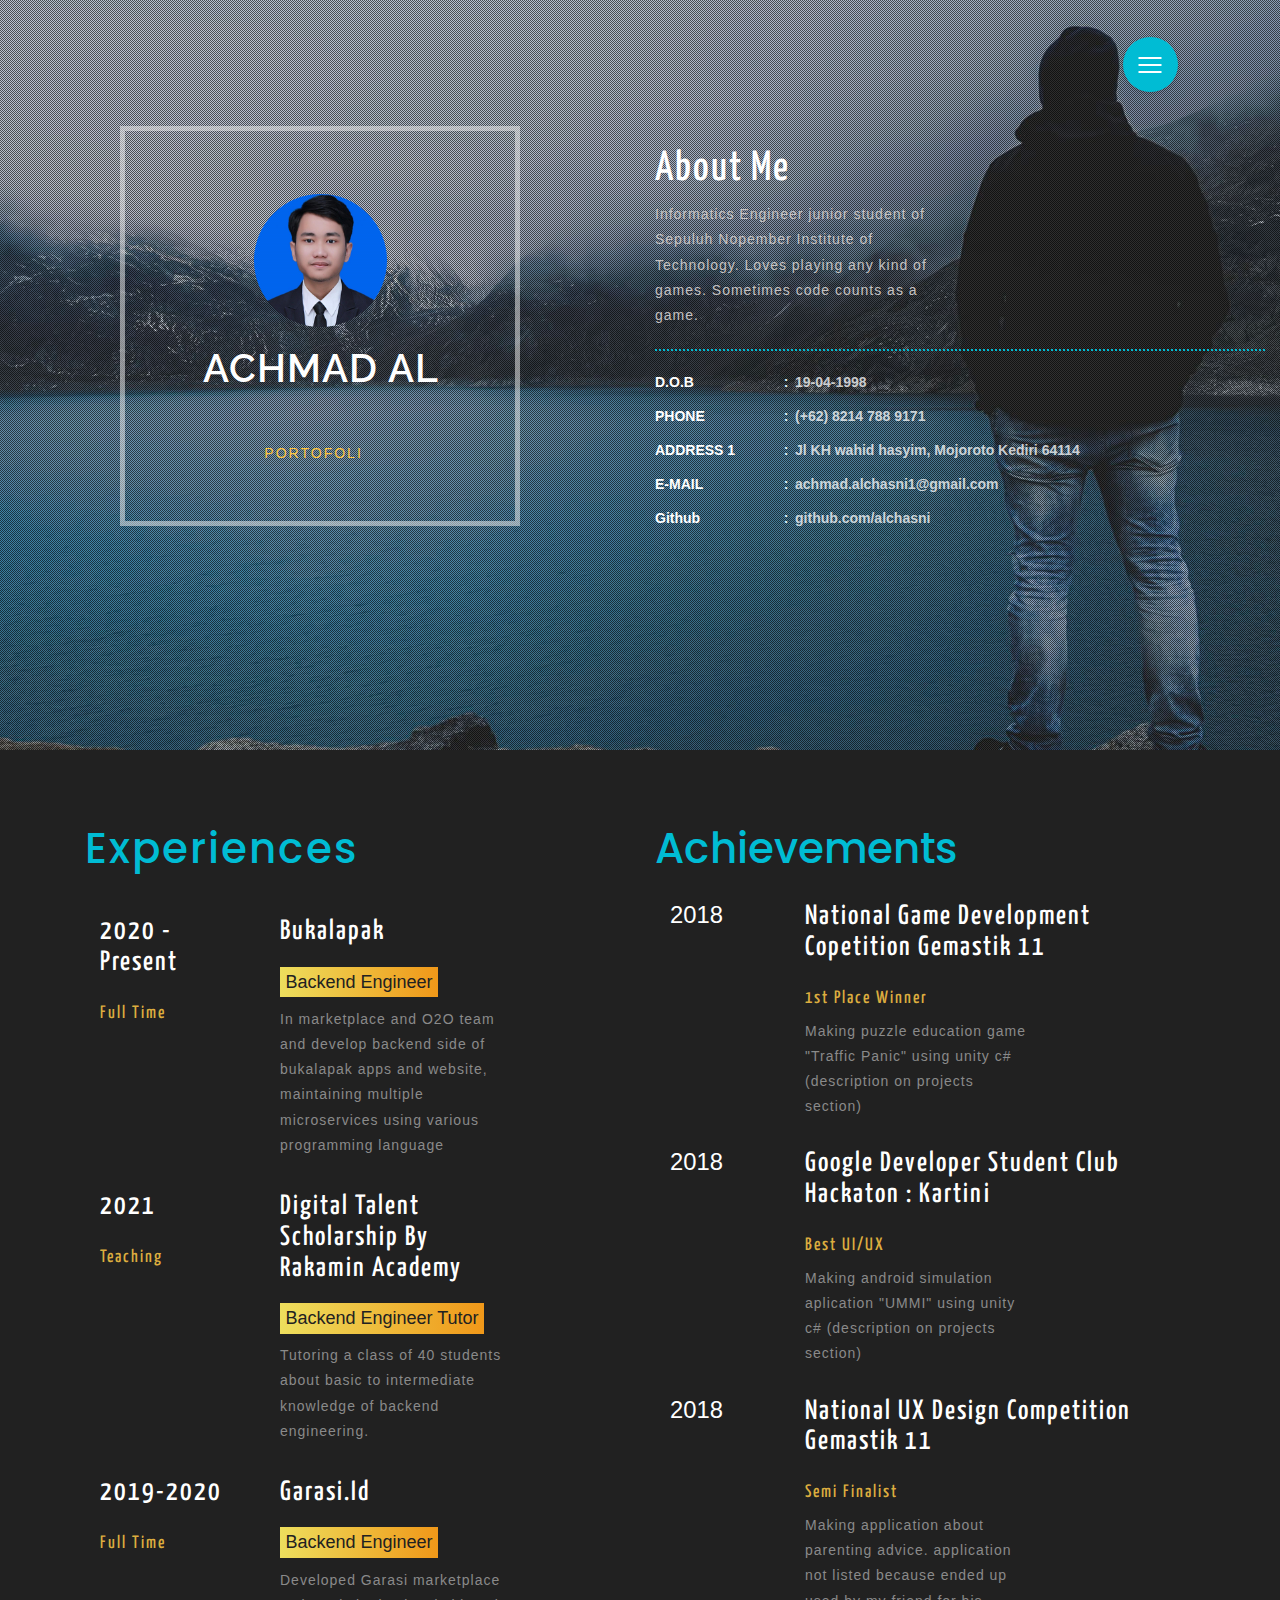
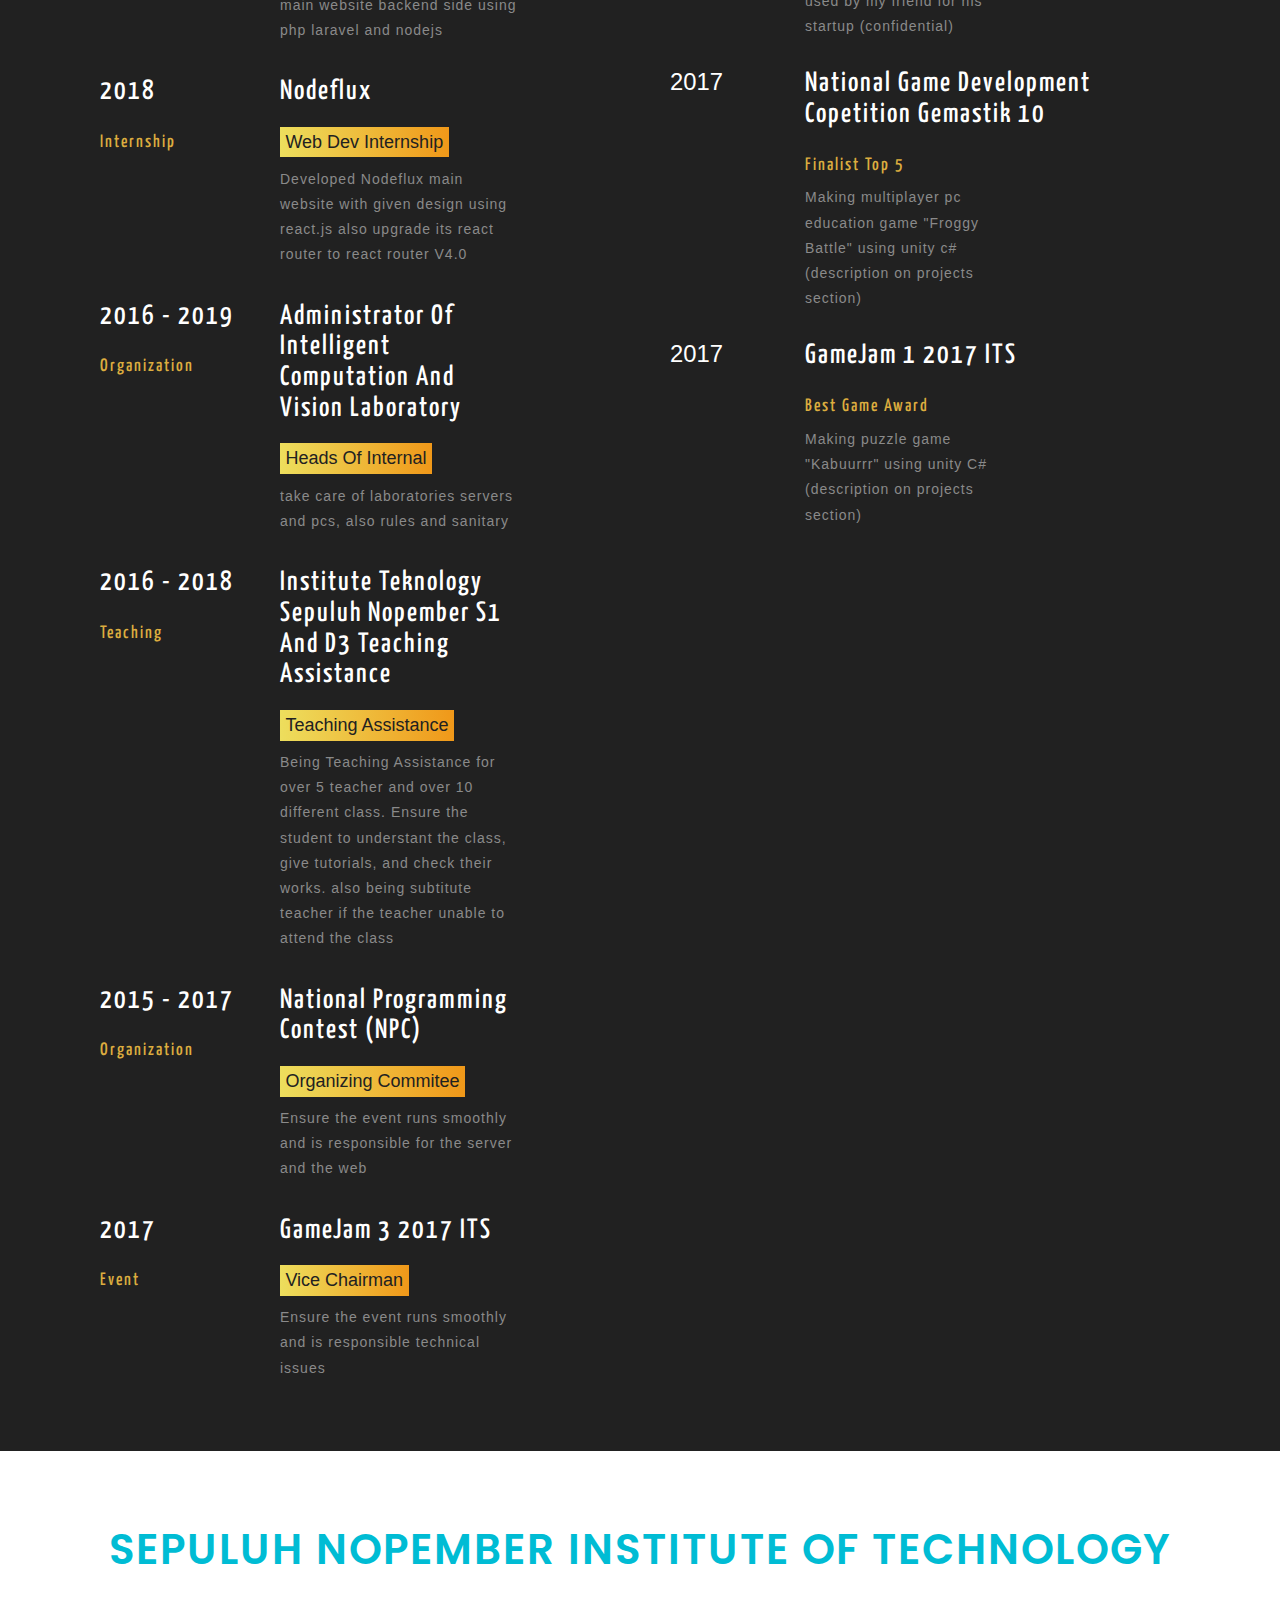
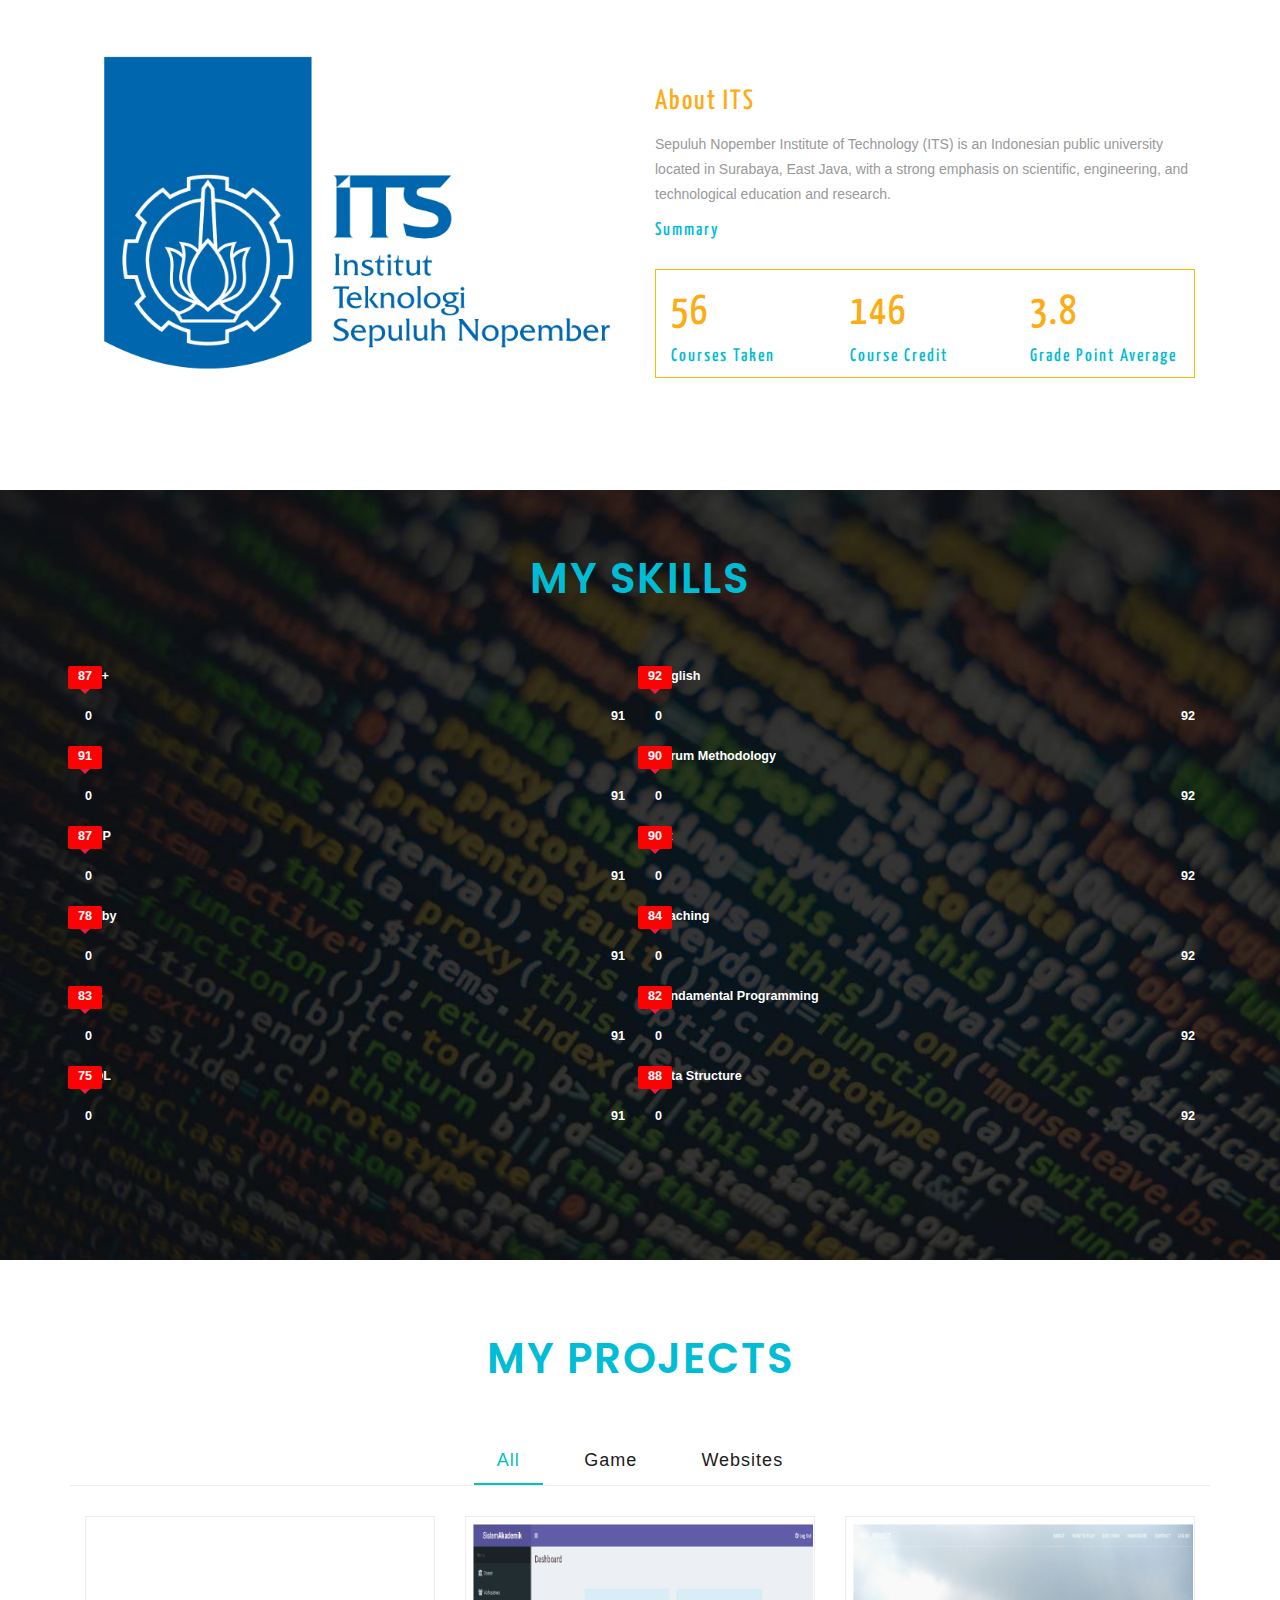
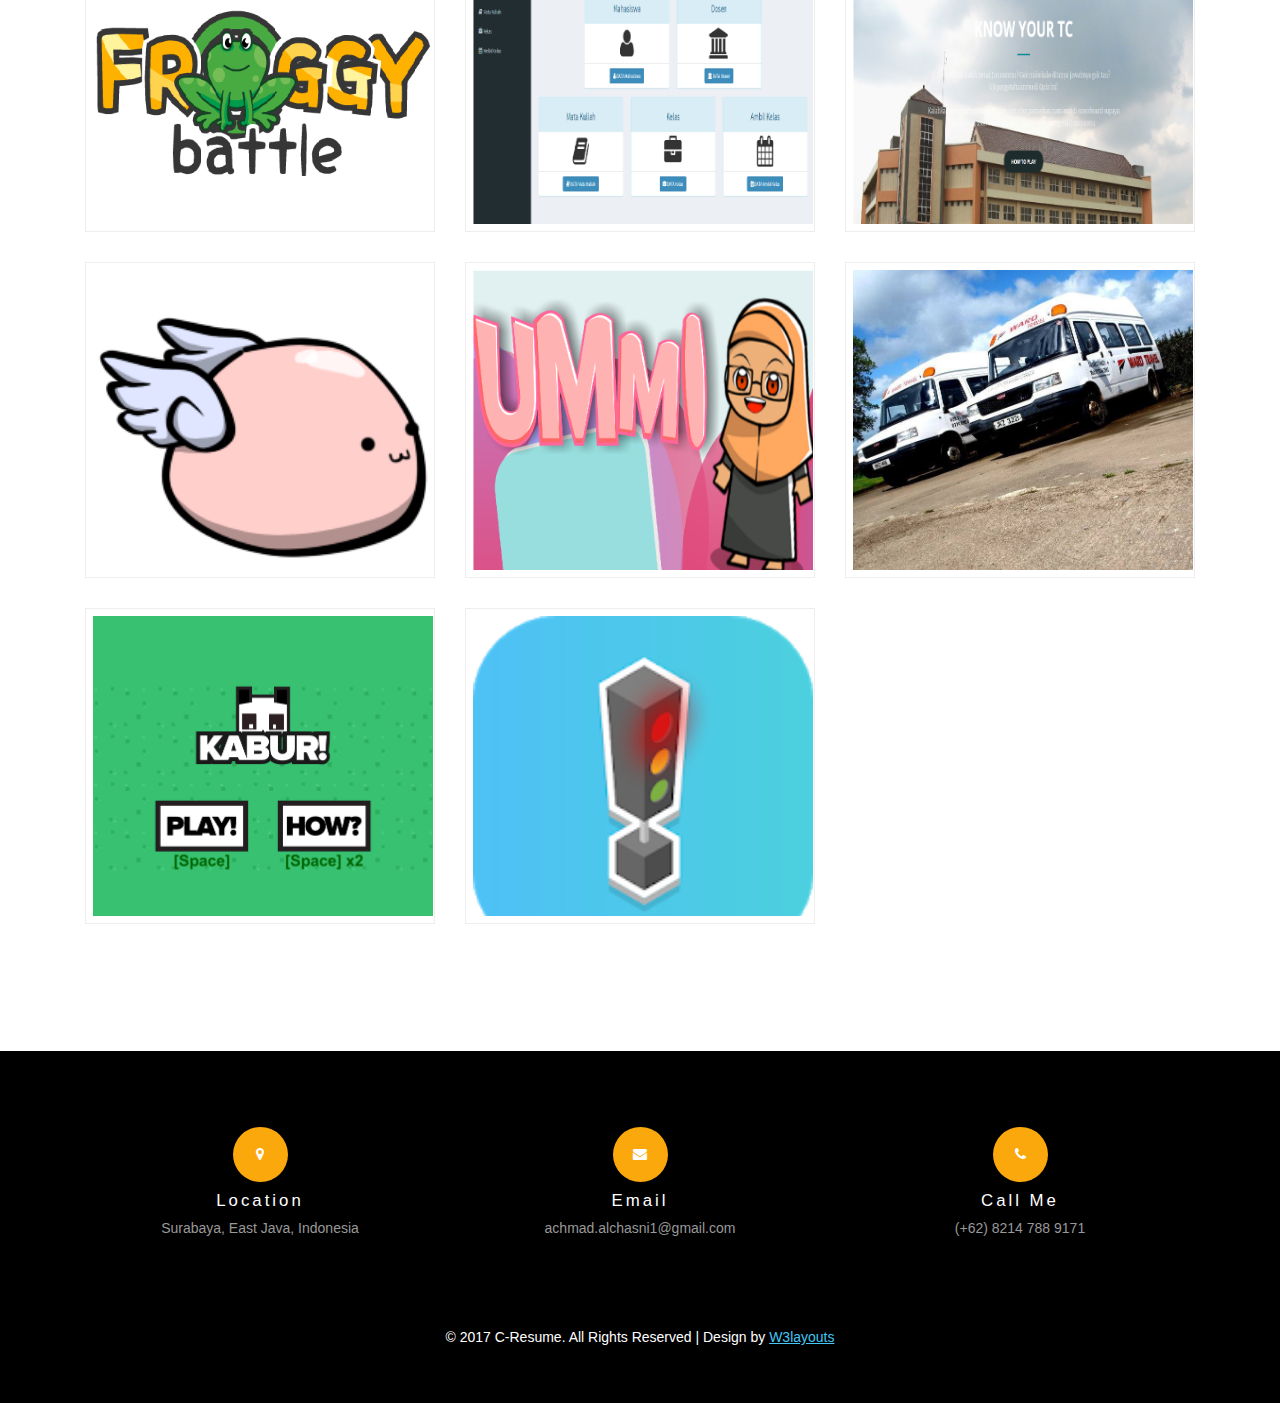
==== commit b1116f36: "udate gamejam name" ====
--- a/index.html
+++ b/index.html
@@ -184,7 +184,7 @@
 						<h4>Event</h4>
 					</div>
 					<div class="col-md-6 w3-edu-info2">
-						<h3>TC - Game jam</h3>
+						<h3>GameJam 3 2017 ITS</h3>
 						<h4><span>Vice Chairman</span></h4>
 						<p>Ensure the event runs smoothly and is responsible technical issues</p>
 					</div>
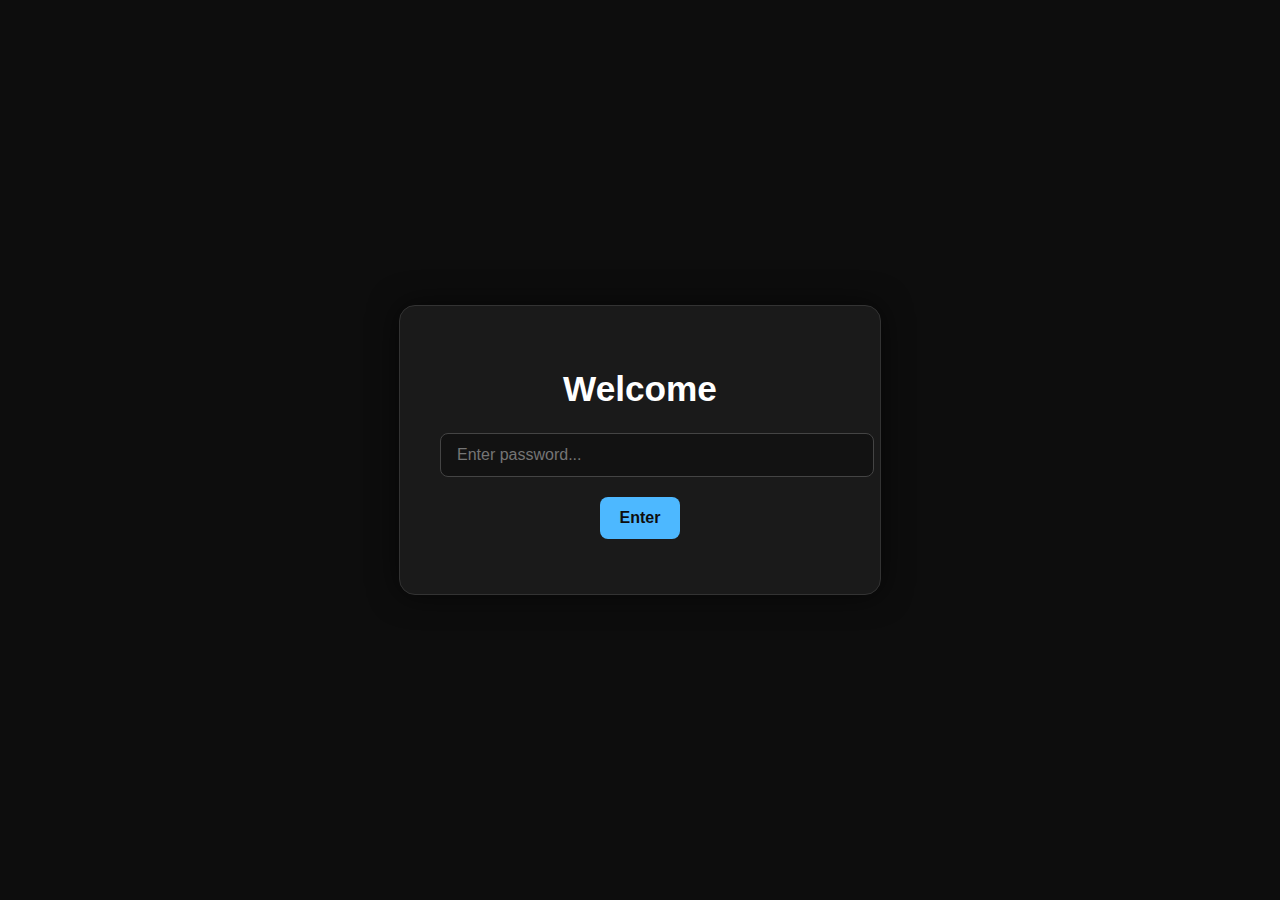
==== commit a6f738e8: "add password" ====
--- a/index.html
+++ b/index.html
@@ -1,692 +1,127 @@
-<!--
-	Author: W3layouts
-	Author URL: http://w3layouts.com
-	License: Creative Commons Attribution 3.0 Unported
-	License URL: http://creativecommons.org/licenses/by/3.0/
--->
 <!DOCTYPE html>
 <html lang="en">
-<!-- Head -->
 <head>
-	<title>Al Chasni Portofolio</title>
-	<meta name="viewport" content="width=device-width, initial-scale=1">
-	<meta charset="utf-8">
-	<meta name="keywords" content="C-Resume a Responsive web template, Bootstrap Web Templates, Flat Web Templates, Android Compatible web template, 
-	Smartphone Compatible web template, free webdesigns for Nokia, Samsung, LG, SonyEricsson, Motorola web design" />
-	<!-- css -->
-	<!-- font-awesome icons -->
-	<link rel="stylesheet" href="css/font-awesome.min.css" />
-	<!-- //font-awesome icons -->
-	<link href="//fonts.googleapis.com/css?family=Raleway:100,100i,200,200i,300,300i,400,400i,500,500i,600,600i,700,700i,800,800i,900,900i" rel="stylesheet">
-	<link href="//fonts.googleapis.com/css?family=Yanone+Kaffeesatz:200,300,400,700" rel="stylesheet">
-	<link href="//fonts.googleapis.com/css?family=Poppins:300,400,500,600,700" rel="stylesheet">
-	<link rel="stylesheet" href="css/style.css" type="text/css" media="all" />
-	<link rel="stylesheet" href="css/bootstrap.min.css" type="text/css" media="all" />
-	<!-- Default-JavaScript-File -->
-	<script type="text/javascript" src="js/jquery-2.1.4.min.js"></script>
-	<script type="text/javascript" src="js/bootstrap.min.js"></script>
-	<!-- //Default-JavaScript-File -->
+	<meta charset="UTF-8" />
+	<meta name="viewport" content="width=device-width, initial-scale=1.0"/>
+	<title>Welcome</title>
+	<style>
+		body {
+			margin: 0;
+			padding: 0;
+		}
+		.welcome-screen {
+			height: 100vh;
+			background-color: #0d0d0d;
+			display: flex;
+			align-items: center;
+			justify-content: center;
+			font-family: 'Segoe UI', Tahoma, Geneva, Verdana, sans-serif;
+			color: #e0e0e0;
+		}
 
+		.welcome-screen .box {
+			background-color: #1a1a1a;
+			padding: 40px;
+			border-radius: 16px;
+			text-align: center;
+			box-shadow: 0 0 30px rgba(0, 0, 0, 0.6);
+			max-width: 90%;
+			width: 400px;
+			animation: fadeIn 0.9s ease;
+			border: 1px solid #333;
+		}
+
+		.welcome-screen .box h1 {
+			font-size: 2.2rem;
+			margin-bottom: 24px;
+			color: #ffffff;
+		}
+
+		.welcome-screen .box input[type="password"] {
+			padding: 12px 16px;
+			border-radius: 8px;
+			border: 1px solid #444;
+			background-color: #121212;
+			color: #e0e0e0;
+			width: 100%;
+			font-size: 1rem;
+			margin-bottom: 20px;
+			outline: none;
+			transition: border-color 0.2s ease;
+		}
+
+		.welcome-screen .box input[type="password"]:focus {
+			border-color: #4db8ff;
+		}
+
+		.welcome-screen .box button {
+			background-color: #4db8ff;
+			border: none;
+			padding: 12px 20px;
+			font-size: 1rem;
+			color: #0d0d0d;
+			border-radius: 8px;
+			cursor: pointer;
+			transition: background-color 0.3s ease;
+			font-weight: bold;
+		}
+
+		.welcome-screen .box button:hover {
+			background-color: #3aa7e0;
+		}
+
+		.welcome-screen .box .error {
+			color: #ff6b6b;
+			margin-top: 15px;
+			font-size: 0.9rem;
+		}
+
+		@keyframes fadeIn {
+			from {
+				opacity: 0;
+				transform: translateY(10px);
+			}
+			to {
+				opacity: 1;
+				transform: translateY(0);
+			}
+		}
+	</style>
 </head>
 <body>
-	<!-- banner -->
-	<div class="w3-banner-top">
-		<div class="agileinfo-dot">
-			<div class="w3layouts_menu">
-				<nav class="cd-stretchy-nav edit-content">
-					<a class="cd-nav-trigger" href="#0"> Menu <span aria-hidden="true"></span> </a>
-					<ul>
-						<li><a href="#home" class="scroll"><span>Home</span></a></li>
-						<li><a href="#experiences" class="scroll"><span>Experiences</span></a></li>
-						<li><a href="#about" class="scroll"><span>Education</span></a></li>
-						<li><a href="#skills" class="scroll"><span>Skills</span></a></li> 
-						<li><a href="#projects" class="scroll"><span>Projects</span></a></li>
-<!-- 						<li><a href="#contact" class="scroll"><span>Contact</span></a></li> -->
-					</ul> 
-					<span aria-hidden="true" class="stretchy-nav-bg"></span>
-				</nav> 
-			</div>
-
-			<div class="w3-banner-grids">
-				<div class="col-md-6 w3-banner-grid-left">
-					<div class="w3-banner-img">
-						<img src="images/Foto (2).png" alt="img">
-						<h3 class="test">Achmad Al Chasni</h3>
-						<p class="test" >Portofolio</p>
-					</div>
-				</div>
-				<div class="col-md-6 w3-banner-grid-right">
-					<div class="w3-banner-text">
-						<h3>About Me</h3>
-						<p>Informatics Engineer junior student of Sepuluh Nopember Institute of Technology. Loves playing any kind of games. Sometimes code counts as a game.</p>
-					</div>
-					<div class=" w3-right-addres-1">
-						<ul class="address">
-							<li>
-								<ul class="agileits-address-text ">
-									<li class="agile-it-adress-left"><b>D.O.B</b></li>
-									<li><span>:</span> 19-04-1998</li>
-								</ul>
-							</li>
-							<li>
-								<ul class="agileits-address-text">
-									<li class="agile-it-adress-left"><b>PHONE</b></li>
-									<li><span>:</span> (+62) 8214 788 9171</li>
-								</ul>
-							</li>
-							<li>
-								<ul class="agileits-address-text">
-									<li class="agile-it-adress-left"><b>ADDRESS 1</b></li>
-									<li><span>:</span> Jl KH wahid hasyim, Mojoroto Kediri 64114</li>
-								</ul>
-							</li>
-							<li>
-								<ul class="agileits-address-text">
-									<li class="agile-it-adress-left"><b>E-MAIL</b></li>
-									<li><span>:</span><a href="mailto:example@mail.com"> achmad.alchasni1@gmail.com</a></li>
-								</ul>
-							</li>
-							<li>
-								<ul class="agileits-address-text">
-									<li class="agile-it-adress-left"><b>Github</b></li>
-									<li><span>:</span><a href="https://github.com/alchasni"> github.com/alchasni</a></li>
-								</ul>
-							</li>
-						</ul> 
-					</div>
-				</div>
-				<div class="clearfix"></div>
-			</div>
-		</div>
-
-	</div>
-	<!-- banner -->
-	<!--/ experiences and achievements -->
-	<div class="w3-edu-top" id="experiences">
-		<div class="container">
-			<div class="w3-edu-grids">
-				<div class="col-md-6 w3-edu-grid-left">
-					<div class="w3-edu-grid-header">
-						<h3>Experiences</h3>
-					</div>
-					<div class="col-md-4 w3-edu-info1">
-						<h3>2020 - Present</h3>
-						<h4>Full time</h4>
-					</div>
-					<div class="col-md-6 w3-edu-info2">
-						<h3>Bukalapak</h3>
-						<h4><span>Backend Engineer</span></h4>
-						<p>In marketplace and O2O team and develop backend side of bukalapak apps and website, maintaining multiple microservices using various programming language</p>
-					</div>
-					<div class="clearfix"></div>
-					<div class="col-md-4 w3-edu-info1">
-						<h3>2021</h3>
-						<h4>Teaching</h4>
-					</div>
-					<div class="col-md-6 w3-edu-info2">
-						<h3>Digital Talent Scholarship By Rakamin Academy</h3>
-						<h4><span>Backend Engineer Tutor</span></h4>
-						<p>Tutoring a class of 40 students about basic to intermediate knowledge of backend engineering.</p>
-					</div>
-					<div class="clearfix"></div>
-					<div class="col-md-4 w3-edu-info1">
-						<h3>2019-2020</h3>
-						<h4>Full time</h4>
-					</div>
-					<div class="col-md-6 w3-edu-info2">
-						<h3>Garasi.id</h3>
-						<h4><span>Backend Engineer</span></h4>
-						<p>Developed Garasi marketplace main website backend side using php laravel and nodejs</p>
-					</div>
-					<div class="clearfix"></div>
-					<div class="col-md-4 w3-edu-info1">
-						<h3>2018</h3>
-						<h4>Internship</h4>
-					</div>
-					<div class="col-md-6 w3-edu-info2">
-						<h3>Nodeflux</h3>
-						<h4><span>Web Dev Internship</span></h4>
-						<p>Developed Nodeflux main website with given design using react.js also upgrade its react router to react router V4.0</p>
-					</div>
-					<div class="clearfix"></div>
-					<div class="col-md-4 w3-edu-info1">
-						<h3>2016 - 2019</h3>
-						<h4>Organization</h4>
-					</div>
-					<div class="col-md-6 w3-edu-info2">
-						<h3>Administrator of Intelligent Computation and Vision Laboratory</h3>
-						<h4><span>Heads of Internal</span></h4>
-						<p>take care of laboratories servers and pcs, also rules and sanitary</p>
-					</div>
-					<div class="clearfix"></div>
-					<div class="col-md-4 w3-edu-info1">
-						<h3>2016 - 2018</h3>
-						<h4>Teaching</h4>
-					</div>
-					<div class="col-md-6 w3-edu-info2">
-						<h3>Institute Teknology Sepuluh Nopember S1 and D3 Teaching Assistance</h3>
-						<h4><span>Teaching Assistance</span></h4>
-						<p>Being Teaching Assistance for over 5 teacher and over 10 different class. Ensure the student to understant the class, give tutorials, and check their works. also being subtitute teacher if the teacher unable to attend the class</p>
-					</div>
-					<div class="clearfix"></div>
-					<div class="col-md-4 w3-edu-info1">
-						<h3>2015 - 2017</h3>
-						<h4>Organization</h4>
-					</div>
-					<div class="col-md-6 w3-edu-info2">
-						<h3>National Programming Contest (NPC)</h3>
-						<h4><span>Organizing Commitee</span></h4>
-						<p>Ensure the event runs smoothly and is responsible for the server and the web</p>
-					</div>
-					<div class="clearfix"></div>
-					<div class="col-md-4 w3-edu-info1">
-						<h3>2017</h3>
-						<h4>Event</h4>
-					</div>
-					<div class="col-md-6 w3-edu-info2">
-						<h3>GameJam 3 2017 ITS</h3>
-						<h4><span>Vice Chairman</span></h4>
-						<p>Ensure the event runs smoothly and is responsible technical issues</p>
-					</div>
-					<div class="clearfix"></div>
-				</div>
-				<div class="col-md-6 w3-edu-grid-right">
-					<div class="w3-edu-grid-header">
-						<h3>Achievements</h3>
-					</div>
-					<div class="col-md-3 w3-edu-info-right1">
-						<h3>2018</h3>
-					</div>
-					<div class="col-md-9 w3-edu-info-right2">
-						<h3>National Game Development Copetition Gemastik 11</h3>
-						<h4>1st Place Winner</h4>
-						<p>Making puzzle education game "Traffic Panic" using unity c# (description on projects section)</p>
-					</div>
-					<div class="clearfix"></div>
-					<div class="col-md-3 w3-edu-info-right1">
-						<h3>2018</h3>
-					</div>
-					<div class="col-md-9 w3-edu-info-right2">
-						<h3>Google Developer Student Club Hackaton : Kartini</h3>
-						<h4>Best UI/UX</h4>
-						<p>Making android simulation aplication "UMMI" using unity c# (description on projects section)</p>
-
-					</div>
-					<div class="clearfix"></div>
-					<div class="col-md-3 w3-edu-info-right1">
-						<h3>2018</h3>
-					</div>
-					<div class="col-md-9 w3-edu-info-right2">
-						<h3>National UX Design Competition Gemastik 11</h3>
-						<h4>Semi Finalist</h4>
-						<p>Making application about parenting advice. application not listed because ended up used by my friend for his startup (confidential)</p>
-					</div>
-					<div class="clearfix"></div>
-					<div class="col-md-3 w3-edu-info-right1">
-						<h3>2017</h3>
-					</div>
-					<div class="col-md-9 w3-edu-info-right2">
-						<h3>National Game Development Copetition Gemastik 10</h3>
-						<h4>Finalist top 5</h4>
-						<p>Making multiplayer pc education game "Froggy Battle" using unity c# (description on projects section)</p>
-					</div>
-					<div class="clearfix"></div>
-					<div class="col-md-3 w3-edu-info-right1">
-						<h3>2017</h3>
-					</div>
-					<div class="col-md-9 w3-edu-info-right2">
-						<h3>GameJam 1 2017 ITS</h3>
-						<h4>Best Game Award</h4>
-						<p>Making puzzle game "Kabuurrr" using unity C# (description on projects section)</p>
-					</div>
-					<div class="clearfix"></div>	
-				</div>
-				<div class="clearfix"></div>	
-			</div>
-		</div>
-	</div>
-	<!-- education -->
-	<div class="w3-about" id="about">
-		<div class="container">
-			<div class="w3-about-head">
-				<h3>Sepuluh Nopember Institute of Technology</h3>
-			</div>
-			<div class="w3-about-grids">
-				<div class=" w3-about-grids1">
-					<div class="col-md-6 w3-about-grid-left1">
-						<img src="images/its.png" alt="img1">
-
-					</div>
-					<div class="col-md-6 w3-about-grid-right1">
-						<h3>About ITS</h3>
-						<p>Sepuluh Nopember Institute of Technology (ITS) is an Indonesian public university located in Surabaya, East Java, with a strong emphasis on scientific, engineering, and technological education and research.</p>
-						<h5>Summary</h5>
-						<div class= "w3-about-grid-small-border">
-							<div class="col-md-4 w3-about-grid-small">
-								<h3 class="w3-head-project">56</h3>
-								<h5>Courses Taken</h5>
-							</div>
-							<div class="col-md-4 w3-about-grid-small">
-								<h3 class="w3-head-project">146</h3>
-								<h5>Course credit</h5>
-							</div>
-							<div class="col-md-4 w3-about-grid-small">
-								<h3 class="w3-head-project">3.8</h3>
-								<h5>Grade Point Average</h5>
-								<div class="clearfix"></div>
-							</div>
-							<div class="clearfix"></div>
-						</div>
-					</div>
-		</div>
-	</div>
-</div>
-</div>
-<!-- //about  -->
-<!-- skills -->
-<div class="skills" id="skills">
-	<div class="container">
-		<div class="title-w3ls">
-			<h4>My Skills</h4>
-		</div>
-		<div class="skills-bar">
-			<div class="col-md-6 w3-agile-skills-grid">
-				<section class='bar'>
-					<section class='wrap'>
-						<div class='wrap_right'>
-							<div class='bar_group'>
-								<div class='bar_group__bar thin' label='C++' show_values='true' tooltip='true' value='87'></div>
-								<div class='bar_group__bar thin' label='C#' show_values='true' tooltip='true' value='91'></div>
-								<div class='bar_group__bar thin' label='PHP' show_values='true' tooltip='true' value='87'></div>
-								<div class='bar_group__bar thin' label='Ruby' show_values='true' tooltip='true' value='78'></div>
-								<div class='bar_group__bar thin' label='Go' show_values='true' tooltip='true' value='83'></div>
-								<div class='bar_group__bar thin' label='SQL' show_values='true' tooltip='true' value='75'></div>
-							</div>
-						</div>
-						<div class="clearfix"></div>
-					</section>
-				</section>
-			</div>
-			<div class="col-md-6 w3-agile-skills-grid">
-				<section class='bar'>
-					<section class='wrap'>
-						<div class='wrap_right'>
-							<div class='bar_group'>
-								<div class='bar_group__bar thin' label='English' show_values='true' tooltip='true' value='92'></div>
-								<div class='bar_group__bar thin' label='Scrum Methodology' show_values='true' tooltip='true' value='90'></div>
-								<div class='bar_group__bar thin' label='Git' show_values='true' tooltip='true' value='90'></div>
-								<div class='bar_group__bar thin' label='Teaching' show_values='true' tooltip='true' value='84'></div>
-								<div class='bar_group__bar thin' label='Fundamental Programming' show_values='true' tooltip='true' value='82'></div>
-								<div class='bar_group__bar thin' label='Data Structure' show_values='true' tooltip='true' value='88'></div>
-							</div>
-						</div>
-						<div class="clearfix"></div>
-					</section>
-				</section>
-			</div>
-			<div class="clearfix"></div>
-		</div>
-	</div>
-</div>
-<!-- //skills -->
-
-<!-- main-content -->
-<div class="main-content">
-	<!-- gallery -->
-	<div class="gallery" id="projects">
-		<div class="w3-gallery-head">
-			<h3>My projects</h3>
-		</div>
-		<div class="container">
-			<div class="gallery_gds">
-				<ul class="simplefilter ">
-					<li class="active" data-filter="all">All</li>
-					<li data-filter="1">game</li>
-					<li data-filter="2">Websites</li>
-				</ul>   
-				<div class="filtr-container " style="padding: 0px; position: relative; height: 858px;">
-					<div class="col-md-4 col-ms-6 jm-item first filtr-item" data-category="1, 5" data-sort="Busy streets" style="opacity: 1; transform: scale(1) translate3d(0px, 0px, 0px); backface-visibility: hidden; perspective: 1000px; transform-style: preserve-3d; position: absolute; transition: all 0.5s ease-out 0ms;">
-						<div class="jm-item-wrapper">
-							<div class="jm-item-image">
-								<img src="images/froggy.png" alt="property" />
-								<span class="jm-item-overlay"> </span>
-								<div class="jm-item-button"><a href="#"  data-toggle="modal" data-target="#myModal1">View Details</a></div>
-							</div>	
-
-						</div>
-					</div>
-					<div class="col-md-4 col-ms-6 jm-item first filtr-item" data-category="2, 5" data-sort="Luminous night" style="opacity: 1; transform: scale(1) translate3d(380px, 0px, 0px); backface-visibility: hidden; perspective: 1000px; transform-style: preserve-3d; position: absolute; transition: all 0.5s ease-out 0ms;">
-						<div class="jm-item-wrapper">
-							<div class="jm-item-image">
-								<img src="images/siakad.PNG" alt="property" />
-								<span class="jm-item-overlay"> </span>
-								<div class="jm-item-button"><a href="#"  data-toggle="modal" data-target="#myModal2">View Details</a></div>
-							</div>	
-
-						</div>
-					</div>
-					<div class="col-md-4 col-ms-6 jm-item first filtr-item" data-category="2, 4" data-sort="City wonders" style="opacity: 1; transform: scale(1) translate3d(760px, 0px, 0px); backface-visibility: hidden; perspective: 1000px; transform-style: preserve-3d; position: absolute; transition: all 0.5s ease-out 0ms;">
-						<div class="jm-item-wrapper">
-							<div class="jm-item-image">
-								<img src="images/kyt.PNG" alt="property" />
-								<span class="jm-item-overlay"> </span>
-								<div class="jm-item-button"><a href="#"  data-toggle="modal" data-target="#myModal3">View Details</a></div>
-							</div>	
-
-						</div>
-					</div>
-					<div class="col-md-4 col-ms-6 jm-item first filtr-item" data-category="1, 3" data-sort="In production" style="opacity: 1; transform: scale(1) translate3d(0px, 286px, 0px); backface-visibility: hidden; perspective: 1000px; transform-style: preserve-3d; position: absolute; transition: all 0.5s ease-out 0ms;">
-						<div class="jm-item-wrapper">
-							<div class="jm-item-image">
-								<img src="images/graph.png" alt="property" />
-								<span class="jm-item-overlay"> </span>
-								<div class="jm-item-button"><a href="#"  data-toggle="modal" data-target="#myModal4">View Details</a></div>
-							</div>	
-						</div>
-					</div>
-					<div class="col-md-4 col-ms-6 jm-item first filtr-item" data-category="1, 4" data-sort="Industrial site" style="opacity: 1; transform: scale(1) translate3d(380px, 286px, 0px); backface-visibility: hidden; perspective: 1000px; transform-style: preserve-3d; position: absolute; transition: all 0.5s ease-out 0ms;">
-						<div class="jm-item-wrapper">
-							<div class="jm-item-image">
-								<img src="images/ummi.png" alt="property" />
-								<span class="jm-item-overlay"> </span>
-								<div class="jm-item-button"><a href="#"  data-toggle="modal" data-target="#myModal5">View Details</a></div>
-							</div>	
-						</div>
-					</div>
-					<div class="col-md-4 col-ms-6 jm-item first filtr-item" data-category="3, 4" data-sort="Industrial site" style="opacity: 1; transform: scale(1) translate3d(760px, 286px, 0px); backface-visibility: hidden; perspective: 1000px; transform-style: preserve-3d; position: absolute; transition: all 0.5s ease-out 0ms;">
-						<div class="jm-item-wrapper">
-							<div class="jm-item-image">
-								<img src="images/wardrav.jpg" alt="property" />
-								<span class="jm-item-overlay"> </span>
-								<div class="jm-item-button"><a href="#"  data-toggle="modal" data-target="#myModal6">View Details</a></div>
-							</div>
-						</div>
-					</div>
-					<div class="col-md-4 col-ms-6 jm-item first filtr-item" data-category="1, 3" data-sort="City lights" style="opacity: 1; transform: scale(1) translate3d(380px, 572px, 0px); backface-visibility: hidden; perspective: 1000px; transform-style: preserve-3d; position: absolute; transition: all 0.5s ease-out 0ms;">
-						<div class="jm-item-wrapper">
-							<div class="jm-item-image">
-								<img src="images/kabur.png" alt="property" />
-								<span class="jm-item-overlay"> </span>
-								<div class="jm-item-button"><a href="#"  data-toggle="modal" data-target="#myModal7">View Details</a></div>
-							</div>	
-
-						</div>
-					</div>
-					
-					<div class="col-md-4 col-ms-6 jm-item first filtr-item" data-category="1, 4" data-sort="Industrial site" style="opacity: 1; transform: scale(1) translate3d(380px, 286px, 0px); backface-visibility: hidden; perspective: 1000px; transform-style: preserve-3d; position: absolute; transition: all 0.5s ease-out 0ms;">
-						<div class="jm-item-wrapper">
-							<div class="jm-item-image">
-								<img src="images/tp1.png" alt="property" />
-								<span class="jm-item-overlay"> </span>
-								<div class="jm-item-button"><a href="#"  data-toggle="modal" data-target="#myModal8">View Details</a></div>
-							</div>	
-						</div>
-					</div>
-					<div class="clearfix"> </div>
-				</div>
-			</div>
-		</div>	
-	</div>
-	<!--//gallery-->
-</div>
-<!-- //main-content -->
-<div class="modal fade" id="myModal1" tabindex="-1" role="dialog" >
-	<div class="modal-dialog">
-		<!-- Modal content-->
-		<button type="button" class="close" data-dismiss="modal">&times;</button>
-		<div class="w3ls-property-images w3-pop1-img">
-			<img src="images/froggy2.png" alt="image">
-		</div>
-
-		<div class="ins-details">
-			<div class="ins-name">
-				<h3>Froggy Battle</h3>
-				<p>Froggy Battle is a Multiplayer Education PC game made by team GG for National Game Development Contest - Gemastik. Ended up in 4th placement<br>Made by unity, this game is focus on making math fun. this game is about 2 frogs that want to eat eggs, but they are magical egg and player must solve mathematical equation to eat those egg. This game is multiplayer so player can play with friends and families, that mean player wont get bored because it is so competitive.<br> file : <a href="https://gg.gg/teamGG">link</a></p>
-			</div>
-
-		</div>
-		<div class="clearfix"></div>			
+<div class="welcome-screen">
+	<div class="box">
+		<h1>Welcome</h1>
+		<input type="password" id="password" placeholder="Enter password..." />
+		<button onclick="checkPassword()">Enter</button>
+		<div class="error" id="error-msg"></div>
 	</div>
 </div>
 
-<div class="modal fade" id="myModal2" tabindex="-1" role="dialog" >
-	<div class="modal-dialog">
-		<!-- Modal content-->
-		<button type="button" class="close" data-dismiss="modal">&times;</button>
-		<div class="w3ls-property-images">
-			<img src="images/siakad2.PNG" alt="image">
-		</div>
+<script>
+	async function hashPassword(str) {
+		const encoder = new TextEncoder();
+		const data = encoder.encode(str);
+		const hashBuffer = await crypto.subtle.digest('SHA-256', data);
+		const hashArray = Array.from(new Uint8Array(hashBuffer));
+		return hashArray.map(b => b.toString(16).padStart(2, '0')).join('');
+	}
 
-		<div class="ins-details">
-			<div class="ins-name">
-				<h3>Siakad</h3>
-				<p>Siakad is a laravel website prototyping project that ended up used for someone thesis<br> file : <a href="https://github.com/alchasni/Siakad">link</a></p>
+	function checkPassword() {
+		const input = document.getElementById('password').value;
+		const errorMsg = document.getElementById('error-msg');
+		if (input === "chasniganteng") {
+			window.location.href = "home.html"; // rename your real index.html to this
+		} else {
+			errorMsg.textContent = "Incorrect password. Try again.";
+		}
+	}
 
-			</div>
-
-		</div>
-		<div class="clearfix"></div>			
-	</div>
-</div>
-
-<div class="modal fade" id="myModal3" tabindex="-1" role="dialog" >
-	<div class="modal-dialog">
-		<!-- Modal content-->
-		<button type="button" class="close" data-dismiss="modal">&times;</button>
-		<div class=" w3ls-property-images w3-pop1-img2">
-			<img src="images/kyt2.PNG" alt="image">
-		</div>
-
-		<div class=" ins-details">
-			<div class="ins-name">
-				<h3>Know Your TC</h3>
-				<p>Know Your TC is a website project using laravel used for Informatic ITS introduction for fresh year student. It contain quizes about Informatic ITS that help fresh year student feel mor confortable with their new school. This project also supervised by Imam Kuswardayan, S.Kom, M.T. and used until now<br> file : <a href="https://github.com/alchasni/KnowYourTC">link</a></p>
-			</div>
-
-		</div>
-		<div class="clearfix"></div>			
-	</div>
-</div>
-
-<div class="modal fade" id="myModal4" tabindex="-1" role="dialog" >
-	<div class="modal-dialog">
-		<!-- Modal content-->
-		<button type="button" class="close" data-dismiss="modal">&times;</button>
-		<div class="w3ls-property-images w3-pop1-img3">
-			<img src="images/graph2.png" alt="image">
-		</div>
-
-		<div class="ins-details">
-			<div class="ins-name">
-				<h3>Hamilton Simulation</h3>
-				<p>Hamilton simulation is a Hamilton Simulation game made by team GG for National Game Development Contest - Gemastik<br> file : <a href="https://github.com/alchasni/Graph">link</a></p>
-			</div>
-
-		</div>
-		<div class="clearfix"></div>			
-	</div>
-</div>
-
-<div class="modal fade" id="myModal5" tabindex="-1" role="dialog" >
-	<div class="modal-dialog">
-		<!-- Modal content-->
-		<button type="button" class="close" data-dismiss="modal">&times;</button>
-		<div class=" w3ls-property-images w3-pop1-img4">
-			<img src="images/ummi2.png" alt="image">
-		</div>
-
-		<div class=" ins-details">
-			<div class="ins-name">
-				<h3>Ummi</h3>
-				<p>Ummi is a simulation application made by team GG for Google Developer Student Club Hackaton, Ended up winning best UI/UX<br>Made by unity, this simulation application about mother daily life. This application made for kids and teens to reminds how hard it can be to become mother and reminds them to always pay respect to mother all over the world <br> file : <a href="https://github.com/alchasni/Ummi">link</a></p>
-			</div>
-
-		</div>
-		<div class="clearfix"></div>			
-	</div>
-</div>
-
-<div class="modal fade" id="myModal6" tabindex="-1" role="dialog" >
-	<div class="modal-dialog">
-		<!-- Modal content-->
-		<button type="button" class="close" data-dismiss="modal">&times;</button>
-		<div class=" w3ls-property-images w3-pop1-img5">
-			<img src="images/wardrav.jpg" alt="image">
-		</div>
-
-		<div class=" ins-details">
-			<div class="ins-name">
-				<h3>WardTrav</h3>
-				<p>WardTrav is a Web for made travel company. this web code are confidential but the copy of similiar project is listed below<br> file : <a href="https://bitbucket.org/chasni/wardtrav">link</a></p>
-			</div>
-
-		</div>
-		<div class="clearfix"></div>			
-	</div>
-</div>
-
-<div class="modal fade" id="myModal7" tabindex="-1" role="dialog" >
-	<div class="modal-dialog">
-		<!-- Modal content-->
-		<button type="button" class="close" data-dismiss="modal">&times;</button>
-		<div class=" w3ls-property-images w3-pop1-img6">
-			<img src="images/kabur2.png" alt="image">
-		</div>
-		<div class=" ins-details">
-			<div class="ins-name">
-				<h3>Kabuurrr</h3>
-				<p>Kabuurrr is a puzzle game made for game jam in just one day. Kabuurrr ended up get best game dan most favorite game</p>
-			</div>
-		</div>
-		<div class="clearfix"></div>			
-	</div>
-</div>		 			
-
-<div class="modal fade" id="myModal8" tabindex="-1" role="dialog" >
-	<div class="modal-dialog">
-		<!-- Modal content-->
-		<button type="button" class="close" data-dismiss="modal">&times;</button>
-		<div class=" w3ls-property-images w3-pop1-img4">
-			<img src="images/tp2.png" alt="image">
-		</div>
-
-		<div class=" ins-details">
-			<div class="ins-name">
-				<h3>Traffic Panic</h3>
-				<p>Traffic Panic is a Android Education Puzzle game made by team GG for National Game Development Contest - Gemastik. Ended up in 1th placement<br>Made by unity, this game is focus on simulating traffic. The goal is to not let traffic jam happen by controlling the traffic light. There are also many common condition that also happen in real life that teach player about traffic inderectly.<br> file : <a href="https://play.google.com/store/apps/details?id=com.GG.TrafficPanic">link</a></p>
-			</div>
-
-		</div>
-		<div class="clearfix"></div>			
-	</div>
-</div>
-
-
-<script src="js/jquery.filterizr.js"></script>
-
-<!-- Kick off Filterizr -->
-<script type="text/javascript">
-	$(function() {
-            //Initialize filterizr with default options
-            $('.filtr-container').filterizr();
-        });
-    </script>
-    <!-- footer -->
-    <div class="w3l_footer">
-    	<div class="container">
-
-    		<div class="w3ls_footer_grids">
-
-    			<div class="w3ls_footer_grid">
-    				<div class="col-md-4 w3ls_footer_grid_left">
-    					<div class="w3ls_footer_grid_leftl">
-    						<i class="fa fa-map-marker" aria-hidden="true"></i>
-    					</div>
-    					<div class="w3ls_footer_grid_leftr">
-    						<h4>Location</h4>
-    						<p>Surabaya, East Java, Indonesia</p>
-    					</div>
-    					<div class="clearfix"> </div>
-    				</div>
-    				<div class="col-md-4 w3ls_footer_grid_left">
-    					<div class="w3ls_footer_grid_leftl">
-    						<i class="fa fa-envelope" aria-hidden="true"></i>
-    					</div>
-    					<div class="w3ls_footer_grid_leftr">
-    						<h4>Email</h4>
-    						<a href="mailto:achmad.alchasni1@gmail.com">achmad.alchasni1@gmail.com</a>
-    					</div>
-    					<div class="clearfix"> </div>
-    				</div>
-    				<div class="col-md-4 w3ls_footer_grid_left">
-    					<div class="w3ls_footer_grid_leftl">
-    						<i class="fa fa-phone" aria-hidden="true"></i>
-    					</div>
-    					<div class="w3ls_footer_grid_leftr">
-    						<h4>Call Me</h4>
-    						<p>(+62) 8214 788 9171</p>
-    					</div>
-    					<div class="clearfix"> </div>
-    				</div>
-    				<div class="clearfix"> </div>
-    			</div>
-    		</div>
-    	</div>
-    	<div class="w3l_footer_pos">
-    		<p>© 2017 C-Resume. All Rights Reserved | Design by <a href="https://w3layouts.com/">W3layouts</a></p>
-    	</div>
-    </div>
-    <!-- //footer -->
-    <script src="js/bars.js"></script>
-    <!-- start-smoth-scrolling -->
-    <script src="js/SmoothScroll.min.js"></script>
-    <!-- text-effect -->
-    <script type="text/javascript" src="js/jquery.transit.js"></script> 
-    <script type="text/javascript" src="js/jquery.textFx.js"></script> 
-    <script type="text/javascript">
-    	$(document).ready(function() {
-    		$('.test').textFx({
-    			type: 'fadeIn',
-    			iChar: 100,
-    			iAnim: 1000
-    		});
-    	});
-    </script>
-    <!-- //text-effect -->
-    <!-- menu-js --> 	
-    <script src="js/modernizr.js"></script>	
-    <script src="js/menu.js"></script>
-    <!-- //menu-js --> 	
-
-
-    <script type="text/javascript" src="js/move-top.js"></script>
-
-    <script type="text/javascript" src="js/easing.js"></script>
-    <script type="text/javascript">
-    	jQuery(document).ready(function($) {
-    		$(".scroll").click(function(event){		
-    			event.preventDefault();
-    			$('html,body').animate({scrollTop:$(this.hash).offset().top},1000);
-    		});
-    	});
-    </script>
-    <!-- start-smoth-scrolling -->
-    <script type="text/javascript">
-    	$(document).ready(function() {
-			/*
-				var defaults = {
-				containerID: 'toTop', // fading element id
-				containerHoverID: 'toTopHover', // fading element hover id
-				scrollSpeed: 1200,
-				easingType: 'linear' 
-				};
-				*/
-
-				$().UItoTop({ easingType: 'easeOutQuart' });
-
-			});
-		</script>
-
-
-	</body>
-	</html>+	document.getElementById("password").addEventListener("keypress", function (e) {
+		if (e.key === "Enter") {
+			checkPassword();
+		}
+	});
+</script>
+</body>
+</html>
